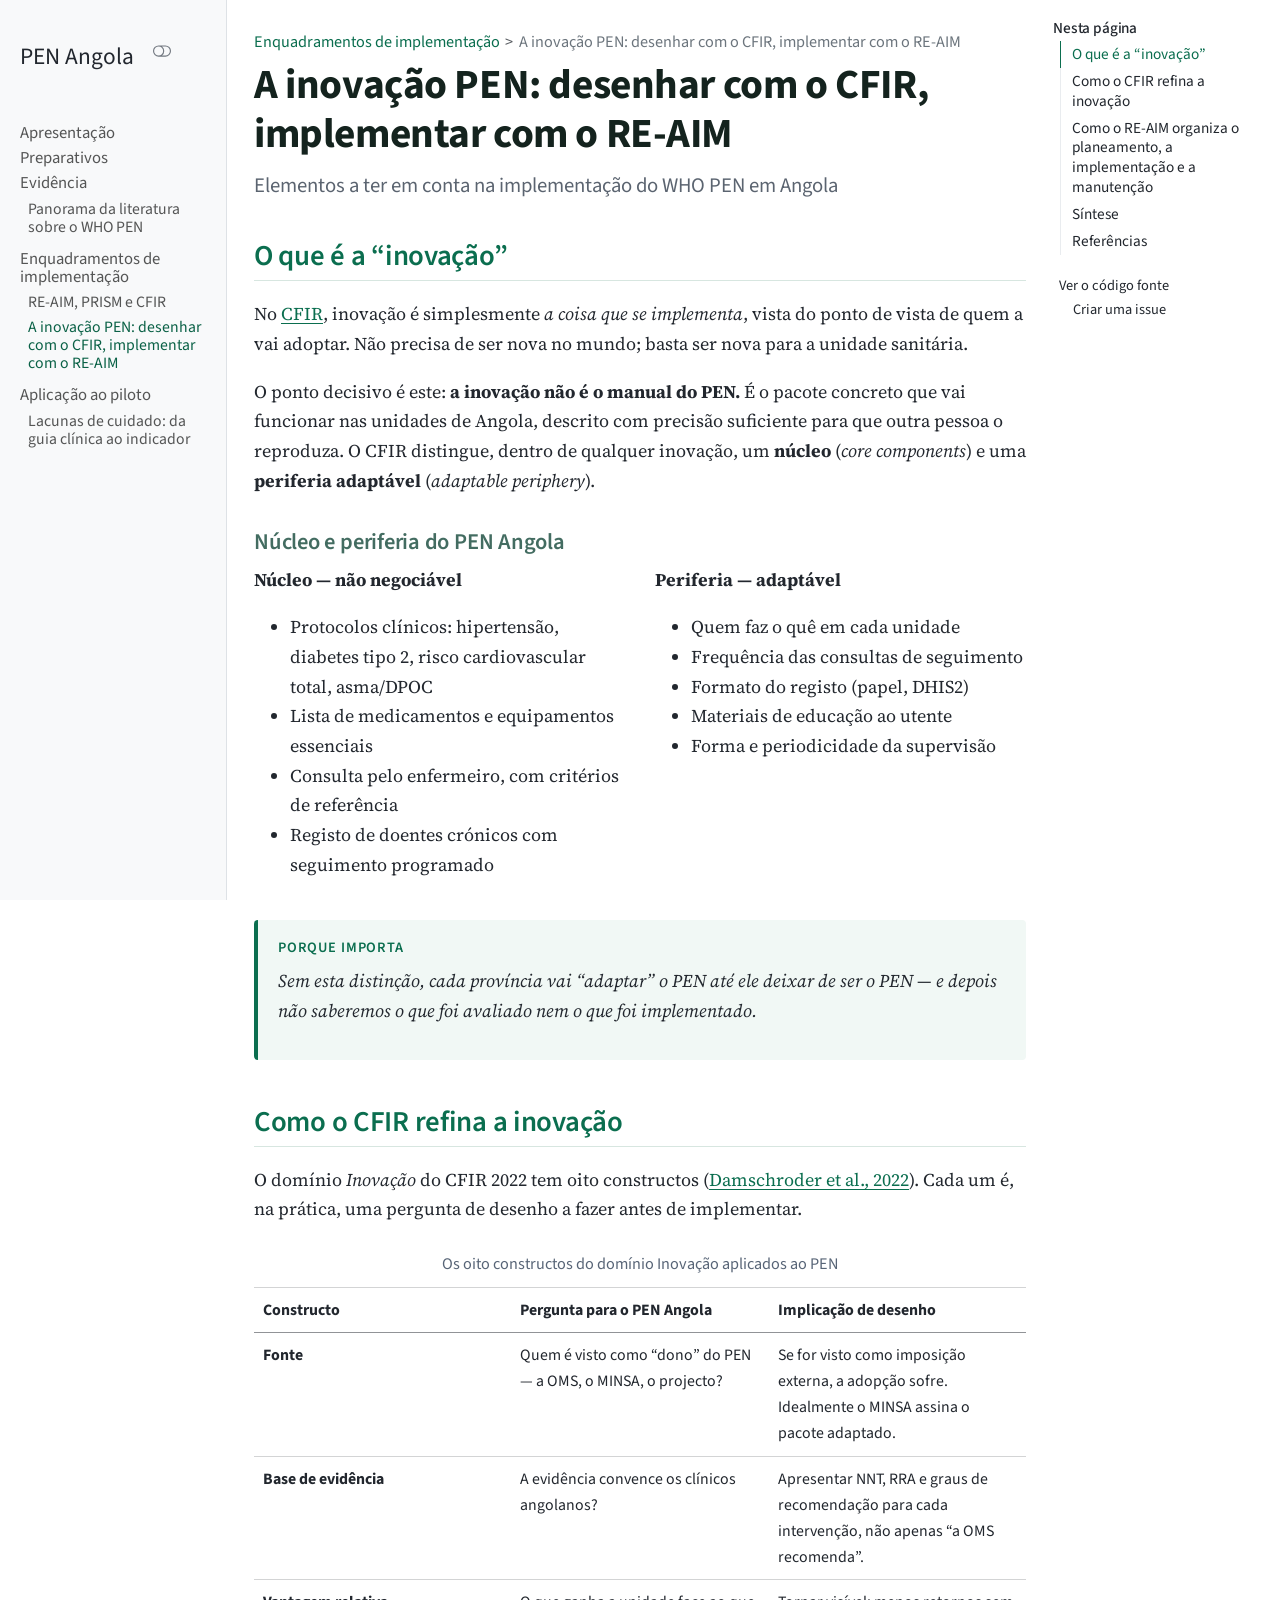
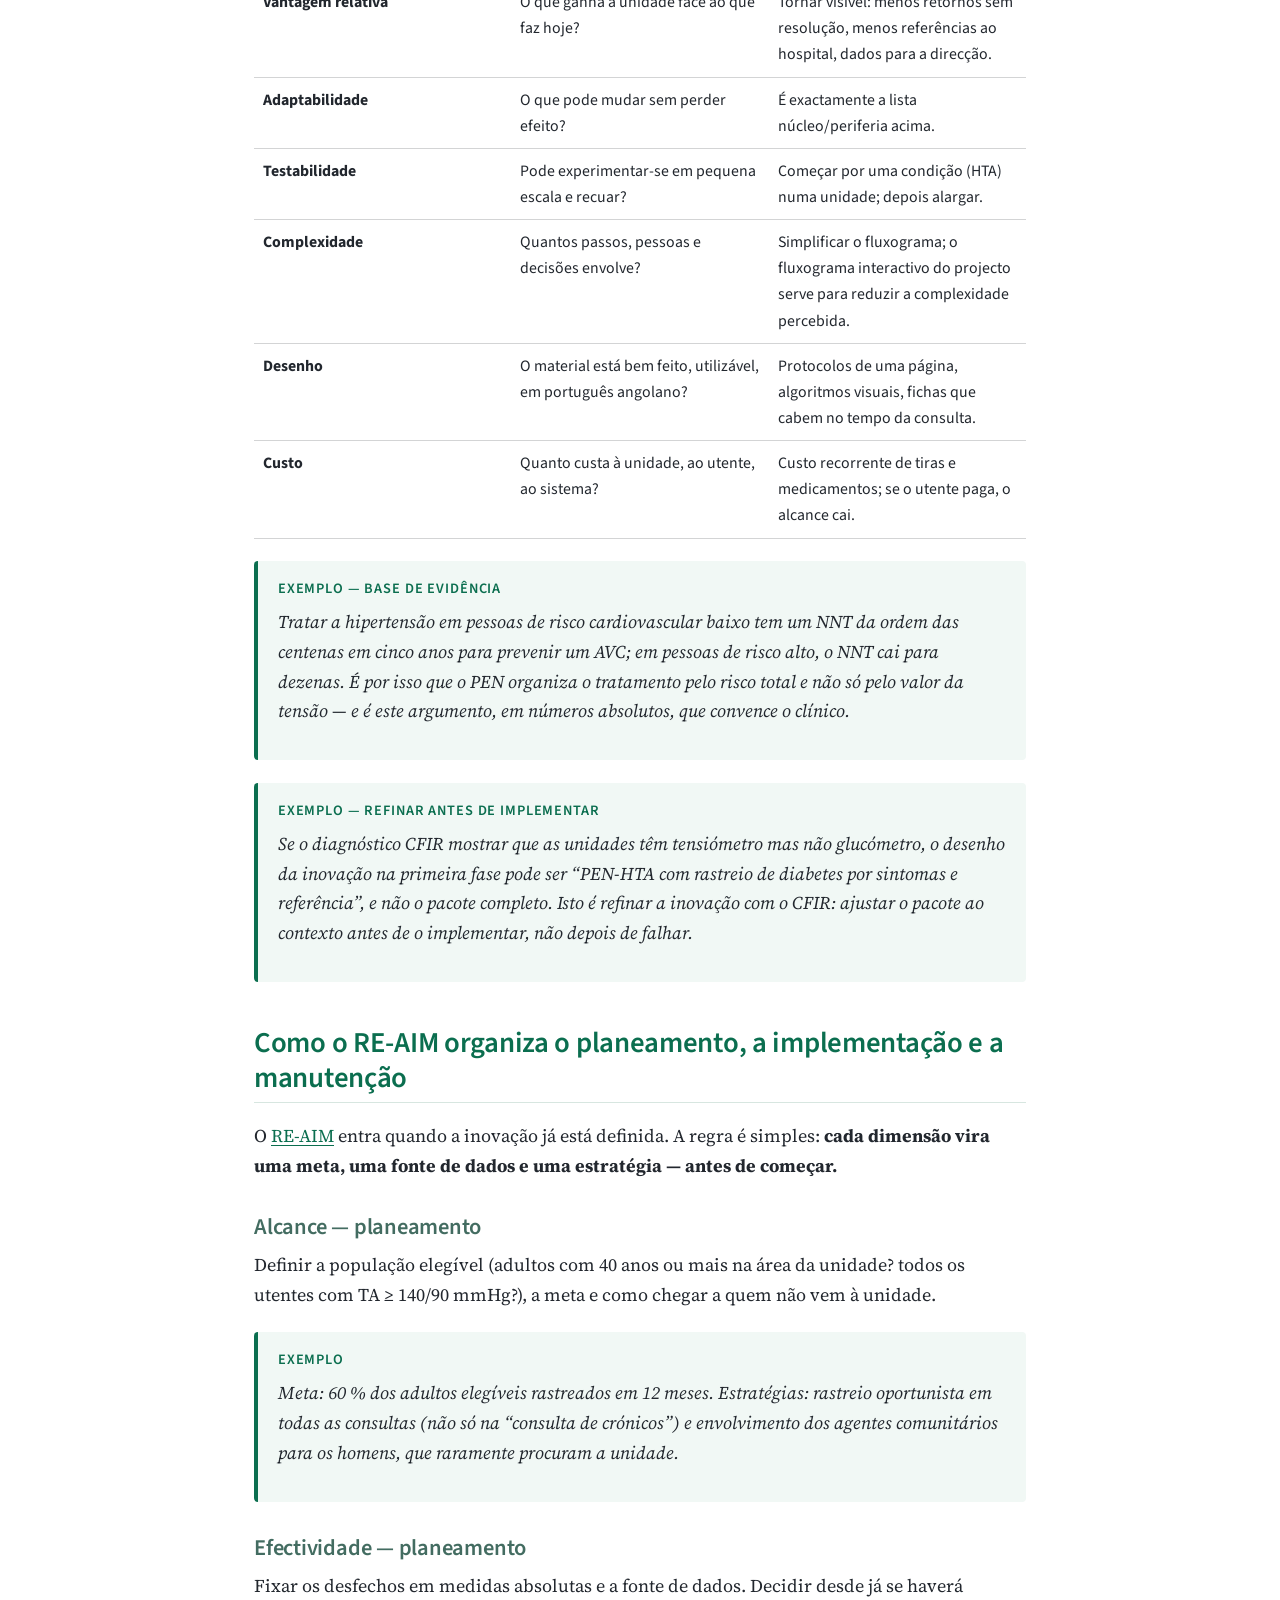
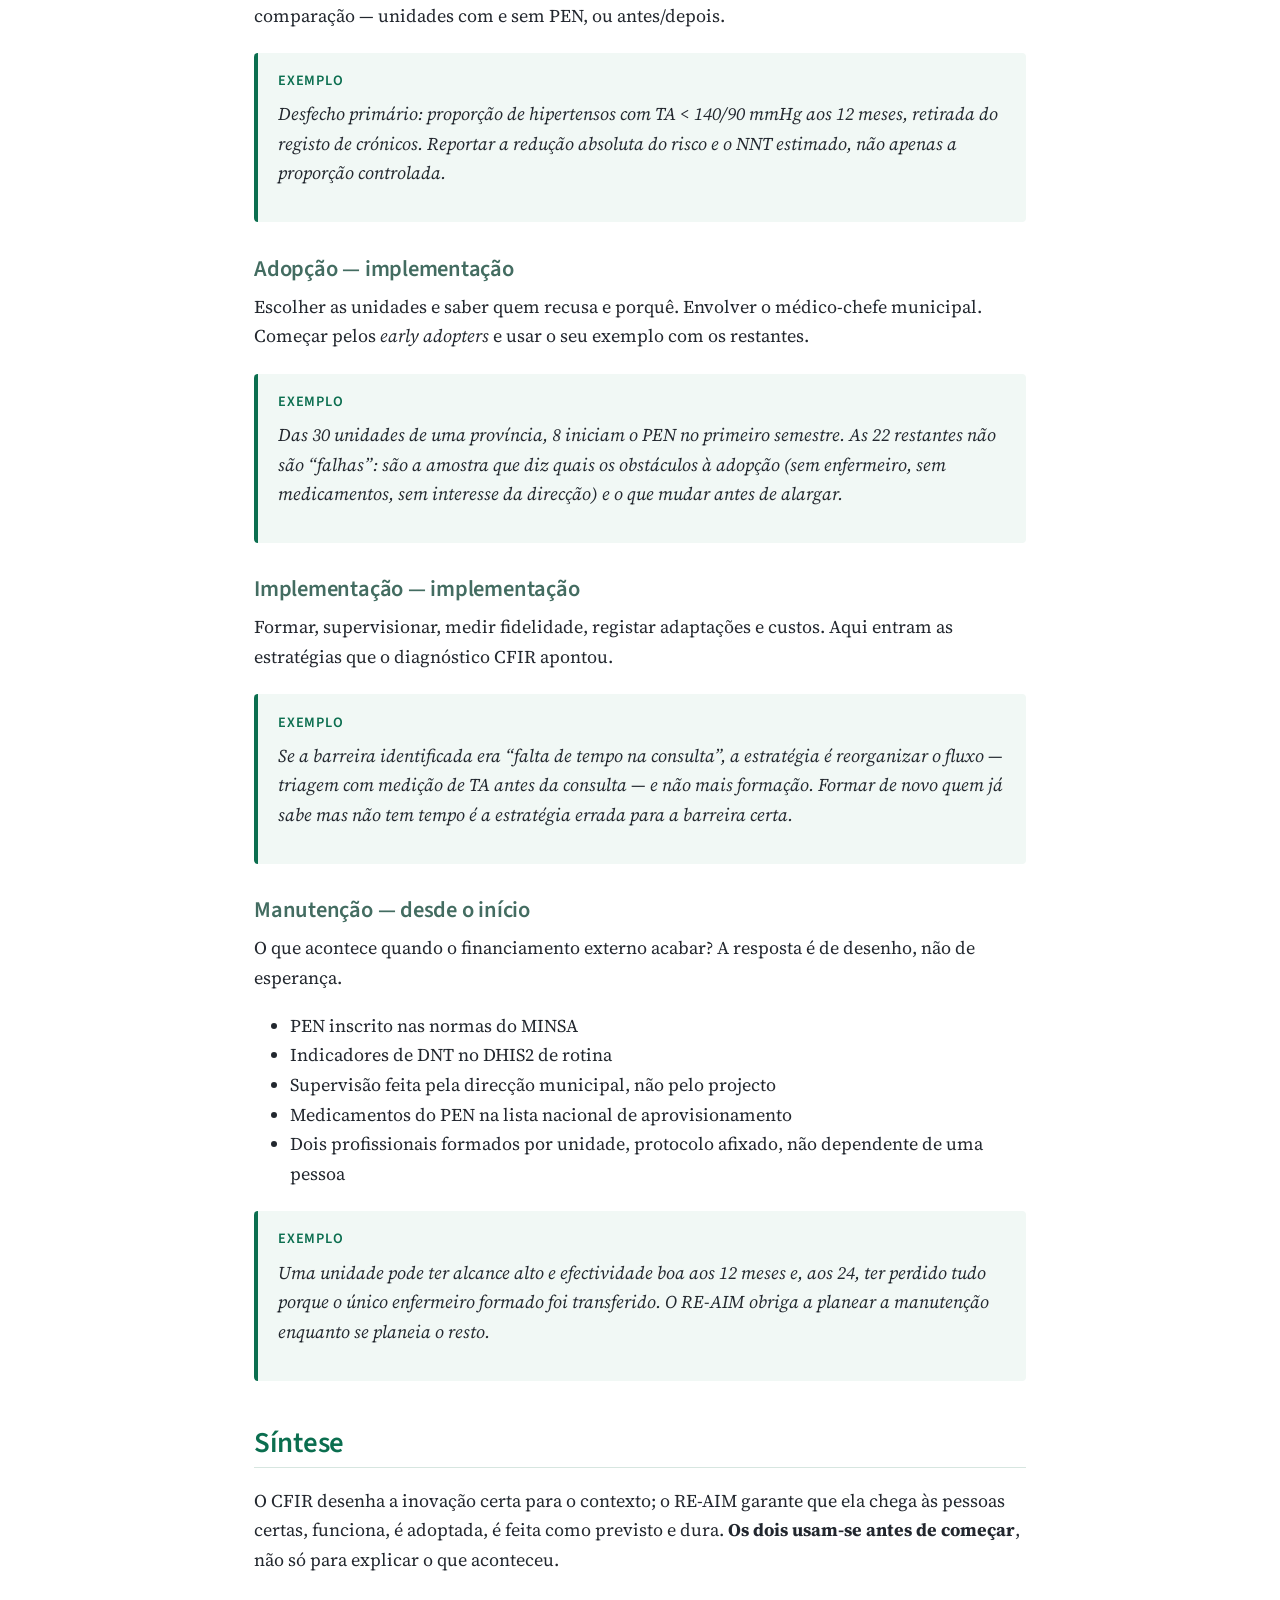
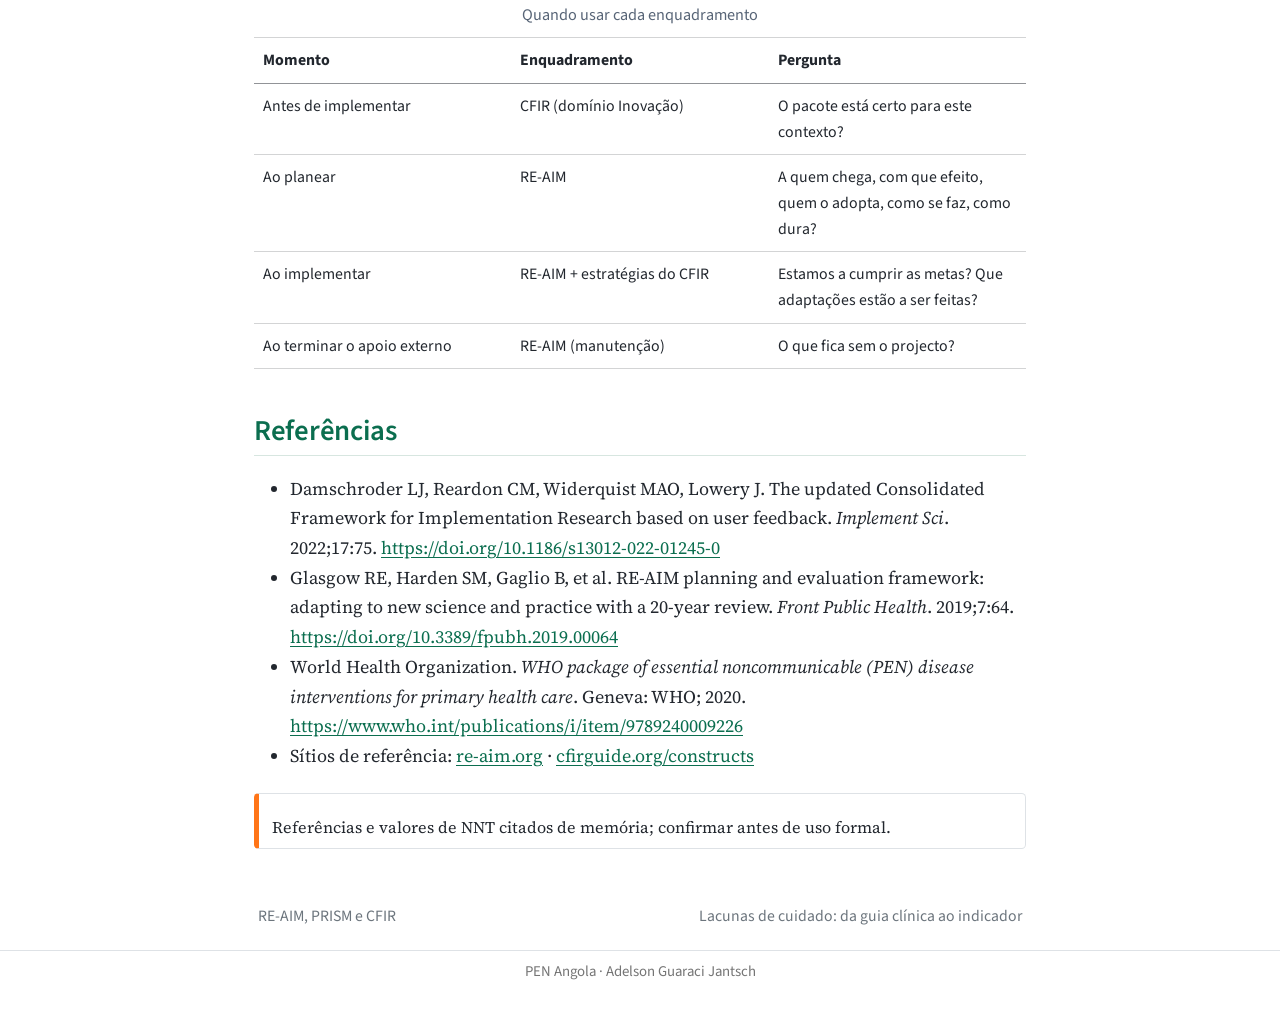
==== cfir-reaim-desenho-pen.html @ 809ad521 "Built site for gh-pages" ====
<!DOCTYPE html>
<html xmlns="http://www.w3.org/1999/xhtml" lang="pt" xml:lang="pt"><head>

<meta charset="utf-8">
<meta name="generator" content="quarto-1.8.25">

<meta name="viewport" content="width=device-width, initial-scale=1.0, user-scalable=yes">


<title>A inovação PEN: desenhar com o CFIR, implementar com o RE-AIM – PEN Angola</title>
<style>
code{white-space: pre-wrap;}
span.smallcaps{font-variant: small-caps;}
div.columns{display: flex; gap: min(4vw, 1.5em);}
div.column{flex: auto; overflow-x: auto;}
div.hanging-indent{margin-left: 1.5em; text-indent: -1.5em;}
ul.task-list{list-style: none;}
ul.task-list li input[type="checkbox"] {
  width: 0.8em;
  margin: 0 0.8em 0.2em -1em; /* quarto-specific, see https://github.com/quarto-dev/quarto-cli/issues/4556 */ 
  vertical-align: middle;
}
</style>


<script src="site_libs/quarto-nav/quarto-nav.js"></script>
<script src="site_libs/quarto-nav/headroom.min.js"></script>
<script src="site_libs/clipboard/clipboard.min.js"></script>
<script src="site_libs/quarto-search/autocomplete.umd.js"></script>
<script src="site_libs/quarto-search/fuse.min.js"></script>
<script src="site_libs/quarto-search/quarto-search.js"></script>
<meta name="quarto:offset" content="./">
<link href="./lacunas-de-cuidado-pen-angola.html" rel="next">
<link href="./reaim-prism-cfir-pen-angola.html" rel="prev">
<script src="site_libs/quarto-html/quarto.js" type="module"></script>
<script src="site_libs/quarto-html/tabsets/tabsets.js" type="module"></script>
<script src="site_libs/quarto-html/axe/axe-check.js" type="module"></script>
<script src="site_libs/quarto-html/popper.min.js"></script>
<script src="site_libs/quarto-html/tippy.umd.min.js"></script>
<script src="site_libs/quarto-html/anchor.min.js"></script>
<link href="site_libs/quarto-html/tippy.css" rel="stylesheet">
<link href="site_libs/quarto-html/quarto-syntax-highlighting-d9f556602a4d0dbd54f48a35e9d6f275.css" rel="stylesheet" class="quarto-color-scheme" id="quarto-text-highlighting-styles">
<link href="site_libs/quarto-html/quarto-syntax-highlighting-dark-a410ac0594f3f60730e10a6a17a25e0c.css" rel="stylesheet" class="quarto-color-scheme quarto-color-alternate" id="quarto-text-highlighting-styles">
<link href="site_libs/quarto-html/quarto-syntax-highlighting-d9f556602a4d0dbd54f48a35e9d6f275.css" rel="stylesheet" class="quarto-color-scheme-extra" id="quarto-text-highlighting-styles">
<script src="site_libs/bootstrap/bootstrap.min.js"></script>
<link href="site_libs/bootstrap/bootstrap-icons.css" rel="stylesheet">
<link href="site_libs/bootstrap/bootstrap-90b7d86ede8d9cce6b396161920d003d.min.css" rel="stylesheet" append-hash="true" class="quarto-color-scheme" id="quarto-bootstrap" data-mode="light">
<link href="site_libs/bootstrap/bootstrap-dark-f256fd1ab41218bc795b7dce6b5c4c24.min.css" rel="stylesheet" append-hash="true" class="quarto-color-scheme quarto-color-alternate" id="quarto-bootstrap" data-mode="dark">
<link href="site_libs/bootstrap/bootstrap-90b7d86ede8d9cce6b396161920d003d.min.css" rel="stylesheet" append-hash="true" class="quarto-color-scheme-extra" id="quarto-bootstrap" data-mode="light">
<script id="quarto-search-options" type="application/json">{
  "location": "sidebar",
  "copy-button": false,
  "collapse-after": 3,
  "panel-placement": "start",
  "type": "textbox",
  "limit": 50,
  "keyboard-shortcut": [
    "f",
    "/",
    "s"
  ],
  "show-item-context": false,
  "language": {
    "search-no-results-text": "Nenhum resultado",
    "search-matching-documents-text": "documentos correspondentes",
    "search-copy-link-title": "Copiar link para a busca",
    "search-hide-matches-text": "Esconder correspondências adicionais",
    "search-more-match-text": "mais correspondência neste documento",
    "search-more-matches-text": "mais correspondências neste documento",
    "search-clear-button-title": "Limpar",
    "search-text-placeholder": "",
    "search-detached-cancel-button-title": "Cancelar",
    "search-submit-button-title": "Enviar",
    "search-label": "Procurar"
  }
}</script>
<style>html{ scroll-behavior: smooth; }</style>


</head>

<body class="nav-sidebar docked quarto-light"><script id="quarto-html-before-body" type="application/javascript">
    const toggleBodyColorMode = (bsSheetEl) => {
      const mode = bsSheetEl.getAttribute("data-mode");
      const bodyEl = window.document.querySelector("body");
      if (mode === "dark") {
        bodyEl.classList.add("quarto-dark");
        bodyEl.classList.remove("quarto-light");
      } else {
        bodyEl.classList.add("quarto-light");
        bodyEl.classList.remove("quarto-dark");
      }
    }
    const toggleBodyColorPrimary = () => {
      const bsSheetEl = window.document.querySelector("link#quarto-bootstrap:not([rel=disabled-stylesheet])");
      if (bsSheetEl) {
        toggleBodyColorMode(bsSheetEl);
      }
    }
    const setColorSchemeToggle = (alternate) => {
      const toggles = window.document.querySelectorAll('.quarto-color-scheme-toggle');
      for (let i=0; i < toggles.length; i++) {
        const toggle = toggles[i];
        if (toggle) {
          if (alternate) {
            toggle.classList.add("alternate");
          } else {
            toggle.classList.remove("alternate");
          }
        }
      }
    };
    const toggleColorMode = (alternate) => {
      // Switch the stylesheets
      const primaryStylesheets = window.document.querySelectorAll('link.quarto-color-scheme:not(.quarto-color-alternate)');
      const alternateStylesheets = window.document.querySelectorAll('link.quarto-color-scheme.quarto-color-alternate');
      manageTransitions('#quarto-margin-sidebar .nav-link', false);
      if (alternate) {
        // note: dark is layered on light, we don't disable primary!
        enableStylesheet(alternateStylesheets);
        for (const sheetNode of alternateStylesheets) {
          if (sheetNode.id === "quarto-bootstrap") {
            toggleBodyColorMode(sheetNode);
          }
        }
      } else {
        disableStylesheet(alternateStylesheets);
        enableStylesheet(primaryStylesheets)
        toggleBodyColorPrimary();
      }
      manageTransitions('#quarto-margin-sidebar .nav-link', true);
      // Switch the toggles
      setColorSchemeToggle(alternate)
      // Hack to workaround the fact that safari doesn't
      // properly recolor the scrollbar when toggling (#1455)
      if (navigator.userAgent.indexOf('Safari') > 0 && navigator.userAgent.indexOf('Chrome') == -1) {
        manageTransitions("body", false);
        window.scrollTo(0, 1);
        setTimeout(() => {
          window.scrollTo(0, 0);
          manageTransitions("body", true);
        }, 40);
      }
    }
    const disableStylesheet = (stylesheets) => {
      for (let i=0; i < stylesheets.length; i++) {
        const stylesheet = stylesheets[i];
        stylesheet.rel = 'disabled-stylesheet';
      }
    }
    const enableStylesheet = (stylesheets) => {
      for (let i=0; i < stylesheets.length; i++) {
        const stylesheet = stylesheets[i];
        if(stylesheet.rel !== 'stylesheet') { // for Chrome, which will still FOUC without this check
          stylesheet.rel = 'stylesheet';
        }
      }
    }
    const manageTransitions = (selector, allowTransitions) => {
      const els = window.document.querySelectorAll(selector);
      for (let i=0; i < els.length; i++) {
        const el = els[i];
        if (allowTransitions) {
          el.classList.remove('notransition');
        } else {
          el.classList.add('notransition');
        }
      }
    }
    const isFileUrl = () => {
      return window.location.protocol === 'file:';
    }
    const hasAlternateSentinel = () => {
      let styleSentinel = getColorSchemeSentinel();
      if (styleSentinel !== null) {
        return styleSentinel === "alternate";
      } else {
        return false;
      }
    }
    const setStyleSentinel = (alternate) => {
      const value = alternate ? "alternate" : "default";
      if (!isFileUrl()) {
        window.localStorage.setItem("quarto-color-scheme", value);
      } else {
        localAlternateSentinel = value;
      }
    }
    const getColorSchemeSentinel = () => {
      if (!isFileUrl()) {
        const storageValue = window.localStorage.getItem("quarto-color-scheme");
        return storageValue != null ? storageValue : localAlternateSentinel;
      } else {
        return localAlternateSentinel;
      }
    }
    const toggleGiscusIfUsed = (isAlternate, darkModeDefault) => {
      const baseTheme = document.querySelector('#giscus-base-theme')?.value ?? 'light';
      const alternateTheme = document.querySelector('#giscus-alt-theme')?.value ?? 'dark';
      let newTheme = '';
      if(authorPrefersDark) {
        newTheme = isAlternate ? baseTheme : alternateTheme;
      } else {
        newTheme = isAlternate ? alternateTheme : baseTheme;
      }
      const changeGiscusTheme = () => {
        // From: https://github.com/giscus/giscus/issues/336
        const sendMessage = (message) => {
          const iframe = document.querySelector('iframe.giscus-frame');
          if (!iframe) return;
          iframe.contentWindow.postMessage({ giscus: message }, 'https://giscus.app');
        }
        sendMessage({
          setConfig: {
            theme: newTheme
          }
        });
      }
      const isGiscussLoaded = window.document.querySelector('iframe.giscus-frame') !== null;
      if (isGiscussLoaded) {
        changeGiscusTheme();
      }
    };
    const authorPrefersDark = false;
    const queryPrefersDark = window.matchMedia('(prefers-color-scheme: dark)');
    const darkModeDefault = queryPrefersDark.matches;
      document.querySelector('link#quarto-text-highlighting-styles.quarto-color-scheme-extra').rel = 'disabled-stylesheet';
      document.querySelector('link#quarto-bootstrap.quarto-color-scheme-extra').rel = 'disabled-stylesheet';
    let localAlternateSentinel = darkModeDefault ? 'alternate' : 'default';
    // Dark / light mode switch
    window.quartoToggleColorScheme = () => {
      // Read the current dark / light value
      let toAlternate = !hasAlternateSentinel();
      toggleColorMode(toAlternate);
      setStyleSentinel(toAlternate);
      toggleGiscusIfUsed(toAlternate, darkModeDefault);
      window.dispatchEvent(new Event('resize'));
    };
    queryPrefersDark.addEventListener("change", e => {
      if(window.localStorage.getItem("quarto-color-scheme") !== null)
        return;
      const alternate = e.matches
      toggleColorMode(alternate);
      localAlternateSentinel = e.matches ? 'alternate' : 'default'; // this is used alongside local storage!
      toggleGiscusIfUsed(alternate, darkModeDefault);
    });
    // Switch to dark mode if need be
    if (hasAlternateSentinel()) {
      toggleColorMode(true);
    } else {
      toggleColorMode(false);
    }
  </script>

<div id="quarto-search-results"></div>
  <header id="quarto-header" class="headroom fixed-top">
  <nav class="quarto-secondary-nav">
    <div class="container-fluid d-flex">
      <button type="button" class="quarto-btn-toggle btn" data-bs-toggle="collapse" role="button" data-bs-target=".quarto-sidebar-collapse-item" aria-controls="quarto-sidebar" aria-expanded="false" aria-label="Alternar barra lateral" onclick="if (window.quartoToggleHeadroom) { window.quartoToggleHeadroom(); }">
        <i class="bi bi-layout-text-sidebar-reverse"></i>
      </button>
        <nav class="quarto-page-breadcrumbs" aria-label="breadcrumb"><ol class="breadcrumb"><li class="breadcrumb-item"><a href="./reaim-prism-cfir-pen-angola.html">Enquadramentos de implementação</a></li><li class="breadcrumb-item"><a href="./cfir-reaim-desenho-pen.html"><span class="chapter-title">A inovação PEN: desenhar com o CFIR, implementar com o RE-AIM</span></a></li></ol></nav>
        <a class="flex-grow-1" role="navigation" data-bs-toggle="collapse" data-bs-target=".quarto-sidebar-collapse-item" aria-controls="quarto-sidebar" aria-expanded="false" aria-label="Alternar barra lateral" onclick="if (window.quartoToggleHeadroom) { window.quartoToggleHeadroom(); }">      
        </a>
      <button type="button" class="btn quarto-search-button" aria-label="Procurar" onclick="window.quartoOpenSearch();">
        <i class="bi bi-search"></i>
      </button>
    </div>
  </nav>
</header>
<!-- content -->
<div id="quarto-content" class="quarto-container page-columns page-rows-contents page-layout-article">
<!-- sidebar -->
  <nav id="quarto-sidebar" class="sidebar collapse collapse-horizontal quarto-sidebar-collapse-item sidebar-navigation docked overflow-auto">
    <div class="pt-lg-2 mt-2 text-left sidebar-header sidebar-header-stacked">
      <a href="./index.html" class="sidebar-logo-link">
      </a>
    <div class="sidebar-title mb-0 py-0">
      <a href="./">PEN Angola</a> 
        <div class="sidebar-tools-main">
    <a href="https://github.com/filustrias/PEN_Angola" title="Código fonte" class="quarto-navigation-tool px-1" aria-label="Código fonte"><i class="bi bi-github"></i></a>
  <a href="" class="quarto-color-scheme-toggle quarto-navigation-tool  px-1" onclick="window.quartoToggleColorScheme(); return false;" title="Alternar modo escuro"><i class="bi"></i></a>
</div>
    </div>
      </div>
        <div class="mt-2 flex-shrink-0 align-items-center">
        <div class="sidebar-search">
        <div id="quarto-search" class="" title="Procurar"></div>
        </div>
        </div>
    <div class="sidebar-menu-container"> 
    <ul class="list-unstyled mt-1">
        <li class="sidebar-item">
  <div class="sidebar-item-container"> 
  <a href="./index.html" class="sidebar-item-text sidebar-link">
 <span class="menu-text">Apresentação</span></a>
  </div>
</li>
        <li class="sidebar-item">
  <div class="sidebar-item-container"> 
  <a href="./preparativos.html" class="sidebar-item-text sidebar-link"><span class="chapter-title">Preparativos</span></a>
  </div>
</li>
        <li class="sidebar-item sidebar-item-section">
      <div class="sidebar-item-container"> 
            <a class="sidebar-item-text sidebar-link text-start" data-bs-toggle="collapse" data-bs-target="#quarto-sidebar-section-1" role="navigation" aria-expanded="true">
 <span class="menu-text">Evidência</span></a>
          <a class="sidebar-item-toggle text-start" data-bs-toggle="collapse" data-bs-target="#quarto-sidebar-section-1" role="navigation" aria-expanded="true" aria-label="Alternar seção">
            <i class="bi bi-chevron-right ms-2"></i>
          </a> 
      </div>
      <ul id="quarto-sidebar-section-1" class="collapse list-unstyled sidebar-section depth1 show">  
          <li class="sidebar-item">
  <div class="sidebar-item-container"> 
  <a href="./panorama-literatura-pen.html" class="sidebar-item-text sidebar-link"><span class="chapter-title">Panorama da literatura sobre o WHO PEN</span></a>
  </div>
</li>
      </ul>
  </li>
        <li class="sidebar-item sidebar-item-section">
      <div class="sidebar-item-container"> 
            <a class="sidebar-item-text sidebar-link text-start" data-bs-toggle="collapse" data-bs-target="#quarto-sidebar-section-2" role="navigation" aria-expanded="true">
 <span class="menu-text">Enquadramentos de implementação</span></a>
          <a class="sidebar-item-toggle text-start" data-bs-toggle="collapse" data-bs-target="#quarto-sidebar-section-2" role="navigation" aria-expanded="true" aria-label="Alternar seção">
            <i class="bi bi-chevron-right ms-2"></i>
          </a> 
      </div>
      <ul id="quarto-sidebar-section-2" class="collapse list-unstyled sidebar-section depth1 show">  
          <li class="sidebar-item">
  <div class="sidebar-item-container"> 
  <a href="./reaim-prism-cfir-pen-angola.html" class="sidebar-item-text sidebar-link"><span class="chapter-title">RE-AIM, PRISM e CFIR</span></a>
  </div>
</li>
          <li class="sidebar-item">
  <div class="sidebar-item-container"> 
  <a href="./cfir-reaim-desenho-pen.html" class="sidebar-item-text sidebar-link active"><span class="chapter-title">A inovação PEN: desenhar com o CFIR, implementar com o RE-AIM</span></a>
  </div>
</li>
      </ul>
  </li>
        <li class="sidebar-item sidebar-item-section">
      <div class="sidebar-item-container"> 
            <a class="sidebar-item-text sidebar-link text-start" data-bs-toggle="collapse" data-bs-target="#quarto-sidebar-section-3" role="navigation" aria-expanded="true">
 <span class="menu-text">Aplicação ao piloto</span></a>
          <a class="sidebar-item-toggle text-start" data-bs-toggle="collapse" data-bs-target="#quarto-sidebar-section-3" role="navigation" aria-expanded="true" aria-label="Alternar seção">
            <i class="bi bi-chevron-right ms-2"></i>
          </a> 
      </div>
      <ul id="quarto-sidebar-section-3" class="collapse list-unstyled sidebar-section depth1 show">  
          <li class="sidebar-item">
  <div class="sidebar-item-container"> 
  <a href="./lacunas-de-cuidado-pen-angola.html" class="sidebar-item-text sidebar-link"><span class="chapter-title">Lacunas de cuidado: da guia clínica ao indicador</span></a>
  </div>
</li>
      </ul>
  </li>
    </ul>
    </div>
</nav>
<div id="quarto-sidebar-glass" class="quarto-sidebar-collapse-item" data-bs-toggle="collapse" data-bs-target=".quarto-sidebar-collapse-item"></div>
<!-- margin-sidebar -->
    <div id="quarto-margin-sidebar" class="sidebar margin-sidebar">
        <nav id="TOC" role="doc-toc" class="toc-active">
    <h2 id="toc-title">Nesta página</h2>
   
  <ul>
  <li><a href="#o-que-é-a-inovação" id="toc-o-que-é-a-inovação" class="nav-link active" data-scroll-target="#o-que-é-a-inovação">O que é a “inovação”</a>
  <ul class="collapse">
  <li><a href="#núcleo-e-periferia-do-pen-angola" id="toc-núcleo-e-periferia-do-pen-angola" class="nav-link" data-scroll-target="#núcleo-e-periferia-do-pen-angola">Núcleo e periferia do PEN Angola</a></li>
  </ul></li>
  <li><a href="#como-o-cfir-refina-a-inovação" id="toc-como-o-cfir-refina-a-inovação" class="nav-link" data-scroll-target="#como-o-cfir-refina-a-inovação">Como o CFIR refina a inovação</a></li>
  <li><a href="#como-o-re-aim-organiza-o-planeamento-a-implementação-e-a-manutenção" id="toc-como-o-re-aim-organiza-o-planeamento-a-implementação-e-a-manutenção" class="nav-link" data-scroll-target="#como-o-re-aim-organiza-o-planeamento-a-implementação-e-a-manutenção">Como o RE-AIM organiza o planeamento, a implementação e a manutenção</a>
  <ul class="collapse">
  <li><a href="#alcance-planeamento" id="toc-alcance-planeamento" class="nav-link" data-scroll-target="#alcance-planeamento">Alcance — planeamento</a></li>
  <li><a href="#efectividade-planeamento" id="toc-efectividade-planeamento" class="nav-link" data-scroll-target="#efectividade-planeamento">Efectividade — planeamento</a></li>
  <li><a href="#adopção-implementação" id="toc-adopção-implementação" class="nav-link" data-scroll-target="#adopção-implementação">Adopção — implementação</a></li>
  <li><a href="#implementação-implementação" id="toc-implementação-implementação" class="nav-link" data-scroll-target="#implementação-implementação">Implementação — implementação</a></li>
  <li><a href="#manutenção-desde-o-início" id="toc-manutenção-desde-o-início" class="nav-link" data-scroll-target="#manutenção-desde-o-início">Manutenção — desde o início</a></li>
  </ul></li>
  <li><a href="#síntese" id="toc-síntese" class="nav-link" data-scroll-target="#síntese">Síntese</a></li>
  <li><a href="#referências" id="toc-referências" class="nav-link" data-scroll-target="#referências">Referências</a></li>
  </ul>
<div class="toc-actions"><ul><li><a href="https://github.com/filustrias/PEN_Angola/blob/main/cfir-reaim-desenho-pen.qmd" class="toc-action"><i class="bi bi-github"></i>Ver o código fonte</a></li><li><a href="https://github.com/filustrias/PEN_Angola/issues/new" class="toc-action"><i class="bi empty"></i>Criar uma issue</a></li></ul></div></nav>
    </div>
<!-- main -->
<main class="content" id="quarto-document-content">


<header id="title-block-header" class="quarto-title-block default"><nav class="quarto-page-breadcrumbs quarto-title-breadcrumbs d-none d-lg-block" aria-label="breadcrumb"><ol class="breadcrumb"><li class="breadcrumb-item"><a href="./reaim-prism-cfir-pen-angola.html">Enquadramentos de implementação</a></li><li class="breadcrumb-item"><a href="./cfir-reaim-desenho-pen.html"><span class="chapter-title">A inovação PEN: desenhar com o CFIR, implementar com o RE-AIM</span></a></li></ol></nav>
<div class="quarto-title">
<h1 class="title"><span id="sec-desenho" class="quarto-section-identifier"><span class="chapter-title">A inovação PEN: desenhar com o CFIR, implementar com o RE-AIM</span></span></h1>
</div>



<div class="quarto-title-meta">

    
  
    
  </div>
  


</header>


<div class="chapter-subtitle">
<p>Elementos a ter em conta na implementação do WHO PEN em Angola</p>
</div>
<section id="o-que-é-a-inovação" class="level2">
<h2 class="anchored" data-anchor-id="o-que-é-a-inovação">O que é a “inovação”</h2>
<p>No <a href="https://cfirguide.org/">CFIR</a>, inovação é simplesmente <em>a coisa que se implementa</em>, vista do ponto de vista de quem a vai adoptar. Não precisa de ser nova no mundo; basta ser nova para a unidade sanitária.</p>
<p>O ponto decisivo é este: <strong>a inovação não é o manual do PEN.</strong> É o pacote concreto que vai funcionar nas unidades de Angola, descrito com precisão suficiente para que outra pessoa o reproduza. O CFIR distingue, dentro de qualquer inovação, um <strong>núcleo</strong> (<em>core components</em>) e uma <strong>periferia adaptável</strong> (<em>adaptable periphery</em>).</p>
<section id="núcleo-e-periferia-do-pen-angola" class="level3">
<h3 class="anchored" data-anchor-id="núcleo-e-periferia-do-pen-angola">Núcleo e periferia do PEN Angola</h3>
<div class="columns">
<div class="column" style="width:48%;">
<p><strong>Núcleo — não negociável</strong></p>
<ul>
<li>Protocolos clínicos: hipertensão, diabetes tipo 2, risco cardiovascular total, asma/DPOC</li>
<li>Lista de medicamentos e equipamentos essenciais</li>
<li>Consulta pelo enfermeiro, com critérios de referência</li>
<li>Registo de doentes crónicos com seguimento programado</li>
</ul>
</div><div class="column" style="width:4%;">

</div><div class="column" style="width:48%;">
<p><strong>Periferia — adaptável</strong></p>
<ul>
<li>Quem faz o quê em cada unidade</li>
<li>Frequência das consultas de seguimento</li>
<li>Formato do registo (papel, DHIS2)</li>
<li>Materiais de educação ao utente</li>
<li>Forma e periodicidade da supervisão</li>
</ul>
</div>
</div>
<div class="callout-exemplo">
<div class="titulo">
Porque importa
</div>
<p><em>Sem esta distinção, cada província vai “adaptar” o PEN até ele deixar de ser o PEN — e depois não saberemos o que foi avaliado nem o que foi implementado.</em></p>
</div>
</section>
</section>
<section id="como-o-cfir-refina-a-inovação" class="level2">
<h2 class="anchored" data-anchor-id="como-o-cfir-refina-a-inovação">Como o CFIR refina a inovação</h2>
<p>O domínio <em>Inovação</em> do CFIR 2022 tem oito constructos (<a href="https://doi.org/10.1186/s13012-022-01245-0">Damschroder et al., 2022</a>). Cada um é, na prática, uma pergunta de desenho a fazer antes de implementar.</p>
<table class="tabela-compacta caption-top table">
<caption>Os oito constructos do domínio Inovação aplicados ao PEN</caption>
<colgroup>
<col style="width: 33%">
<col style="width: 33%">
<col style="width: 33%">
</colgroup>
<thead>
<tr class="header">
<th style="text-align: left;">Constructo</th>
<th style="text-align: left;">Pergunta para o PEN Angola</th>
<th style="text-align: left;">Implicação de desenho</th>
</tr>
</thead>
<tbody>
<tr class="odd">
<td style="text-align: left;"><strong>Fonte</strong></td>
<td style="text-align: left;">Quem é visto como “dono” do PEN — a OMS, o MINSA, o projecto?</td>
<td style="text-align: left;">Se for visto como imposição externa, a adopção sofre. Idealmente o MINSA assina o pacote adaptado.</td>
</tr>
<tr class="even">
<td style="text-align: left;"><strong>Base de evidência</strong></td>
<td style="text-align: left;">A evidência convence os clínicos angolanos?</td>
<td style="text-align: left;">Apresentar NNT, RRA e graus de recomendação para cada intervenção, não apenas “a OMS recomenda”.</td>
</tr>
<tr class="odd">
<td style="text-align: left;"><strong>Vantagem relativa</strong></td>
<td style="text-align: left;">O que ganha a unidade face ao que faz hoje?</td>
<td style="text-align: left;">Tornar visível: menos retornos sem resolução, menos referências ao hospital, dados para a direcção.</td>
</tr>
<tr class="even">
<td style="text-align: left;"><strong>Adaptabilidade</strong></td>
<td style="text-align: left;">O que pode mudar sem perder efeito?</td>
<td style="text-align: left;">É exactamente a lista núcleo/periferia acima.</td>
</tr>
<tr class="odd">
<td style="text-align: left;"><strong>Testabilidade</strong></td>
<td style="text-align: left;">Pode experimentar-se em pequena escala e recuar?</td>
<td style="text-align: left;">Começar por uma condição (HTA) numa unidade; depois alargar.</td>
</tr>
<tr class="even">
<td style="text-align: left;"><strong>Complexidade</strong></td>
<td style="text-align: left;">Quantos passos, pessoas e decisões envolve?</td>
<td style="text-align: left;">Simplificar o fluxograma; o fluxograma interactivo do projecto serve para reduzir a complexidade percebida.</td>
</tr>
<tr class="odd">
<td style="text-align: left;"><strong>Desenho</strong></td>
<td style="text-align: left;">O material está bem feito, utilizável, em português angolano?</td>
<td style="text-align: left;">Protocolos de uma página, algoritmos visuais, fichas que cabem no tempo da consulta.</td>
</tr>
<tr class="even">
<td style="text-align: left;"><strong>Custo</strong></td>
<td style="text-align: left;">Quanto custa à unidade, ao utente, ao sistema?</td>
<td style="text-align: left;">Custo recorrente de tiras e medicamentos; se o utente paga, o alcance cai.</td>
</tr>
</tbody>
</table>
<div class="callout-exemplo">
<div class="titulo">
Exemplo — base de evidência
</div>
<p><em>Tratar a hipertensão em pessoas de risco cardiovascular baixo tem um NNT da ordem das centenas em cinco anos para prevenir um AVC; em pessoas de risco alto, o NNT cai para dezenas. É por isso que o PEN organiza o tratamento pelo risco total e não só pelo valor da tensão — e é este argumento, em números absolutos, que convence o clínico.</em></p>
</div>
<div class="callout-exemplo">
<div class="titulo">
Exemplo — refinar antes de implementar
</div>
<p><em>Se o diagnóstico CFIR mostrar que as unidades têm tensiómetro mas não glucómetro, o desenho da inovação na primeira fase pode ser “PEN-HTA com rastreio de diabetes por sintomas e referência”, e não o pacote completo. Isto é refinar a inovação com o CFIR: ajustar o pacote ao contexto antes de o implementar, não depois de falhar.</em></p>
</div>
</section>
<section id="como-o-re-aim-organiza-o-planeamento-a-implementação-e-a-manutenção" class="level2">
<h2 class="anchored" data-anchor-id="como-o-re-aim-organiza-o-planeamento-a-implementação-e-a-manutenção">Como o RE-AIM organiza o planeamento, a implementação e a manutenção</h2>
<p>O <a href="https://re-aim.org/">RE-AIM</a> entra quando a inovação já está definida. A regra é simples: <strong>cada dimensão vira uma meta, uma fonte de dados e uma estratégia — antes de começar.</strong></p>
<section id="alcance-planeamento" class="level3">
<h3 class="anchored" data-anchor-id="alcance-planeamento">Alcance — planeamento</h3>
<p>Definir a população elegível (adultos com 40 anos ou mais na área da unidade? todos os utentes com TA ≥ 140/90 mmHg?), a meta e como chegar a quem não vem à unidade.</p>
<div class="callout-exemplo">
<div class="titulo">
Exemplo
</div>
<p><em>Meta: 60 % dos adultos elegíveis rastreados em 12 meses. Estratégias: rastreio oportunista em todas as consultas (não só na “consulta de crónicos”) e envolvimento dos agentes comunitários para os homens, que raramente procuram a unidade.</em></p>
</div>
</section>
<section id="efectividade-planeamento" class="level3">
<h3 class="anchored" data-anchor-id="efectividade-planeamento">Efectividade — planeamento</h3>
<p>Fixar os desfechos em medidas absolutas e a fonte de dados. Decidir desde já se haverá comparação — unidades com e sem PEN, ou antes/depois.</p>
<div class="callout-exemplo">
<div class="titulo">
Exemplo
</div>
<p><em>Desfecho primário: proporção de hipertensos com TA &lt; 140/90 mmHg aos 12 meses, retirada do registo de crónicos. Reportar a redução absoluta do risco e o NNT estimado, não apenas a proporção controlada.</em></p>
</div>
</section>
<section id="adopção-implementação" class="level3">
<h3 class="anchored" data-anchor-id="adopção-implementação">Adopção — implementação</h3>
<p>Escolher as unidades e saber quem recusa e porquê. Envolver o médico-chefe municipal. Começar pelos <em>early adopters</em> e usar o seu exemplo com os restantes.</p>
<div class="callout-exemplo">
<div class="titulo">
Exemplo
</div>
<p><em>Das 30 unidades de uma província, 8 iniciam o PEN no primeiro semestre. As 22 restantes não são “falhas”: são a amostra que diz quais os obstáculos à adopção (sem enfermeiro, sem medicamentos, sem interesse da direcção) e o que mudar antes de alargar.</em></p>
</div>
</section>
<section id="implementação-implementação" class="level3">
<h3 class="anchored" data-anchor-id="implementação-implementação">Implementação — implementação</h3>
<p>Formar, supervisionar, medir fidelidade, registar adaptações e custos. Aqui entram as estratégias que o diagnóstico CFIR apontou.</p>
<div class="callout-exemplo">
<div class="titulo">
Exemplo
</div>
<p><em>Se a barreira identificada era “falta de tempo na consulta”, a estratégia é reorganizar o fluxo — triagem com medição de TA antes da consulta — e não mais formação. Formar de novo quem já sabe mas não tem tempo é a estratégia errada para a barreira certa.</em></p>
</div>
</section>
<section id="manutenção-desde-o-início" class="level3">
<h3 class="anchored" data-anchor-id="manutenção-desde-o-início">Manutenção — desde o início</h3>
<p>O que acontece quando o financiamento externo acabar? A resposta é de desenho, não de esperança.</p>
<ul>
<li>PEN inscrito nas normas do MINSA</li>
<li>Indicadores de DNT no DHIS2 de rotina</li>
<li>Supervisão feita pela direcção municipal, não pelo projecto</li>
<li>Medicamentos do PEN na lista nacional de aprovisionamento</li>
<li>Dois profissionais formados por unidade, protocolo afixado, não dependente de uma pessoa</li>
</ul>
<div class="callout-exemplo">
<div class="titulo">
Exemplo
</div>
<p><em>Uma unidade pode ter alcance alto e efectividade boa aos 12 meses e, aos 24, ter perdido tudo porque o único enfermeiro formado foi transferido. O RE-AIM obriga a planear a manutenção enquanto se planeia o resto.</em></p>
</div>
</section>
</section>
<section id="síntese" class="level2">
<h2 class="anchored" data-anchor-id="síntese">Síntese</h2>
<p>O CFIR desenha a inovação certa para o contexto; o RE-AIM garante que ela chega às pessoas certas, funciona, é adoptada, é feita como previsto e dura. <strong>Os dois usam-se antes de começar</strong>, não só para explicar o que aconteceu.</p>
<table class="tabela-compacta caption-top table">
<caption>Quando usar cada enquadramento</caption>
<colgroup>
<col style="width: 33%">
<col style="width: 33%">
<col style="width: 33%">
</colgroup>
<thead>
<tr class="header">
<th style="text-align: left;">Momento</th>
<th style="text-align: left;">Enquadramento</th>
<th style="text-align: left;">Pergunta</th>
</tr>
</thead>
<tbody>
<tr class="odd">
<td style="text-align: left;">Antes de implementar</td>
<td style="text-align: left;">CFIR (domínio Inovação)</td>
<td style="text-align: left;">O pacote está certo para este contexto?</td>
</tr>
<tr class="even">
<td style="text-align: left;">Ao planear</td>
<td style="text-align: left;">RE-AIM</td>
<td style="text-align: left;">A quem chega, com que efeito, quem o adopta, como se faz, como dura?</td>
</tr>
<tr class="odd">
<td style="text-align: left;">Ao implementar</td>
<td style="text-align: left;">RE-AIM + estratégias do CFIR</td>
<td style="text-align: left;">Estamos a cumprir as metas? Que adaptações estão a ser feitas?</td>
</tr>
<tr class="even">
<td style="text-align: left;">Ao terminar o apoio externo</td>
<td style="text-align: left;">RE-AIM (manutenção)</td>
<td style="text-align: left;">O que fica sem o projecto?</td>
</tr>
</tbody>
</table>
</section>
<section id="referências" class="level2 unnumbered">
<h2 class="unnumbered anchored" data-anchor-id="referências">Referências</h2>
<ul>
<li>Damschroder LJ, Reardon CM, Widerquist MAO, Lowery J. The updated Consolidated Framework for Implementation Research based on user feedback. <em>Implement Sci</em>. 2022;17:75. <a href="https://doi.org/10.1186/s13012-022-01245-0" class="uri">https://doi.org/10.1186/s13012-022-01245-0</a></li>
<li>Glasgow RE, Harden SM, Gaglio B, et al.&nbsp;RE-AIM planning and evaluation framework: adapting to new science and practice with a 20-year review. <em>Front Public Health</em>. 2019;7:64. <a href="https://doi.org/10.3389/fpubh.2019.00064" class="uri">https://doi.org/10.3389/fpubh.2019.00064</a></li>
<li>World Health Organization. <em>WHO package of essential noncommunicable (PEN) disease interventions for primary health care</em>. Geneva: WHO; 2020. <a href="https://www.who.int/publications/i/item/9789240009226" class="uri">https://www.who.int/publications/i/item/9789240009226</a></li>
<li>Sítios de referência: <a href="https://re-aim.org/">re-aim.org</a> · <a href="https://cfirguide.org/constructs/">cfirguide.org/constructs</a></li>
</ul>
<div class="callout callout-style-simple callout-warning no-icon">
<div class="callout-body d-flex">
<div class="callout-icon-container">
<i class="callout-icon no-icon"></i>
</div>
<div class="callout-body-container">
<p>Referências e valores de NNT citados de memória; confirmar antes de uso formal.</p>
</div>
</div>
</div>


</section>

</main> <!-- /main -->
<script id="quarto-html-after-body" type="application/javascript">
  window.document.addEventListener("DOMContentLoaded", function (event) {
    // Ensure there is a toggle, if there isn't float one in the top right
    if (window.document.querySelector('.quarto-color-scheme-toggle') === null) {
      const a = window.document.createElement('a');
      a.classList.add('top-right');
      a.classList.add('quarto-color-scheme-toggle');
      a.href = "";
      a.onclick = function() { try { window.quartoToggleColorScheme(); } catch {} return false; };
      const i = window.document.createElement("i");
      i.classList.add('bi');
      a.appendChild(i);
      window.document.body.appendChild(a);
    }
    setColorSchemeToggle(hasAlternateSentinel())
    const icon = "";
    const anchorJS = new window.AnchorJS();
    anchorJS.options = {
      placement: 'right',
      icon: icon
    };
    anchorJS.add('.anchored');
    const isCodeAnnotation = (el) => {
      for (const clz of el.classList) {
        if (clz.startsWith('code-annotation-')) {                     
          return true;
        }
      }
      return false;
    }
    const onCopySuccess = function(e) {
      // button target
      const button = e.trigger;
      // don't keep focus
      button.blur();
      // flash "checked"
      button.classList.add('code-copy-button-checked');
      var currentTitle = button.getAttribute("title");
      button.setAttribute("title", "Copiada");
      let tooltip;
      if (window.bootstrap) {
        button.setAttribute("data-bs-toggle", "tooltip");
        button.setAttribute("data-bs-placement", "left");
        button.setAttribute("data-bs-title", "Copiada");
        tooltip = new bootstrap.Tooltip(button, 
          { trigger: "manual", 
            customClass: "code-copy-button-tooltip",
            offset: [0, -8]});
        tooltip.show();    
      }
      setTimeout(function() {
        if (tooltip) {
          tooltip.hide();
          button.removeAttribute("data-bs-title");
          button.removeAttribute("data-bs-toggle");
          button.removeAttribute("data-bs-placement");
        }
        button.setAttribute("title", currentTitle);
        button.classList.remove('code-copy-button-checked');
      }, 1000);
      // clear code selection
      e.clearSelection();
    }
    const getTextToCopy = function(trigger) {
      const outerScaffold = trigger.parentElement.cloneNode(true);
      const codeEl = outerScaffold.querySelector('code');
      for (const childEl of codeEl.children) {
        if (isCodeAnnotation(childEl)) {
          childEl.remove();
        }
      }
      return codeEl.innerText;
    }
    const clipboard = new window.ClipboardJS('.code-copy-button:not([data-in-quarto-modal])', {
      text: getTextToCopy
    });
    clipboard.on('success', onCopySuccess);
    if (window.document.getElementById('quarto-embedded-source-code-modal')) {
      const clipboardModal = new window.ClipboardJS('.code-copy-button[data-in-quarto-modal]', {
        text: getTextToCopy,
        container: window.document.getElementById('quarto-embedded-source-code-modal')
      });
      clipboardModal.on('success', onCopySuccess);
    }
      var localhostRegex = new RegExp(/^(?:http|https):\/\/localhost\:?[0-9]*\//);
      var mailtoRegex = new RegExp(/^mailto:/);
        var filterRegex = new RegExp("^(?:http:|https:)\/\/filustrias\.github\.io\/PEN_Angola\/");
      var isInternal = (href) => {
          return filterRegex.test(href) || localhostRegex.test(href) || mailtoRegex.test(href);
      }
      // Inspect non-navigation links and adorn them if external
     var links = window.document.querySelectorAll('a[href]:not(.nav-link):not(.navbar-brand):not(.toc-action):not(.sidebar-link):not(.sidebar-item-toggle):not(.pagination-link):not(.no-external):not([aria-hidden]):not(.dropdown-item):not(.quarto-navigation-tool):not(.about-link)');
      for (var i=0; i<links.length; i++) {
        const link = links[i];
        if (!isInternal(link.href)) {
          // undo the damage that might have been done by quarto-nav.js in the case of
          // links that we want to consider external
          if (link.dataset.originalHref !== undefined) {
            link.href = link.dataset.originalHref;
          }
            // target, if specified
            link.setAttribute("target", "_blank");
            if (link.getAttribute("rel") === null) {
              link.setAttribute("rel", "noopener");
            }
        }
      }
    function tippyHover(el, contentFn, onTriggerFn, onUntriggerFn) {
      const config = {
        allowHTML: true,
        maxWidth: 500,
        delay: 100,
        arrow: false,
        appendTo: function(el) {
            return el.parentElement;
        },
        interactive: true,
        interactiveBorder: 10,
        theme: 'quarto',
        placement: 'bottom-start',
      };
      if (contentFn) {
        config.content = contentFn;
      }
      if (onTriggerFn) {
        config.onTrigger = onTriggerFn;
      }
      if (onUntriggerFn) {
        config.onUntrigger = onUntriggerFn;
      }
      window.tippy(el, config); 
    }
        let selectedAnnoteEl;
        const selectorForAnnotation = ( cell, annotation) => {
          let cellAttr = 'data-code-cell="' + cell + '"';
          let lineAttr = 'data-code-annotation="' +  annotation + '"';
          const selector = 'span[' + cellAttr + '][' + lineAttr + ']';
          return selector;
        }
        const selectCodeLines = (annoteEl) => {
          const doc = window.document;
          const targetCell = annoteEl.getAttribute("data-target-cell");
          const targetAnnotation = annoteEl.getAttribute("data-target-annotation");
          const annoteSpan = window.document.querySelector(selectorForAnnotation(targetCell, targetAnnotation));
          const lines = annoteSpan.getAttribute("data-code-lines").split(",");
          const lineIds = lines.map((line) => {
            return targetCell + "-" + line;
          })
          let top = null;
          let height = null;
          let parent = null;
          if (lineIds.length > 0) {
              //compute the position of the single el (top and bottom and make a div)
              const el = window.document.getElementById(lineIds[0]);
              top = el.offsetTop;
              height = el.offsetHeight;
              parent = el.parentElement.parentElement;
            if (lineIds.length > 1) {
              const lastEl = window.document.getElementById(lineIds[lineIds.length - 1]);
              const bottom = lastEl.offsetTop + lastEl.offsetHeight;
              height = bottom - top;
            }
            if (top !== null && height !== null && parent !== null) {
              // cook up a div (if necessary) and position it 
              let div = window.document.getElementById("code-annotation-line-highlight");
              if (div === null) {
                div = window.document.createElement("div");
                div.setAttribute("id", "code-annotation-line-highlight");
                div.style.position = 'absolute';
                parent.appendChild(div);
              }
              div.style.top = top - 2 + "px";
              div.style.height = height + 4 + "px";
              div.style.left = 0;
              let gutterDiv = window.document.getElementById("code-annotation-line-highlight-gutter");
              if (gutterDiv === null) {
                gutterDiv = window.document.createElement("div");
                gutterDiv.setAttribute("id", "code-annotation-line-highlight-gutter");
                gutterDiv.style.position = 'absolute';
                const codeCell = window.document.getElementById(targetCell);
                const gutter = codeCell.querySelector('.code-annotation-gutter');
                gutter.appendChild(gutterDiv);
              }
              gutterDiv.style.top = top - 2 + "px";
              gutterDiv.style.height = height + 4 + "px";
            }
            selectedAnnoteEl = annoteEl;
          }
        };
        const unselectCodeLines = () => {
          const elementsIds = ["code-annotation-line-highlight", "code-annotation-line-highlight-gutter"];
          elementsIds.forEach((elId) => {
            const div = window.document.getElementById(elId);
            if (div) {
              div.remove();
            }
          });
          selectedAnnoteEl = undefined;
        };
          // Handle positioning of the toggle
      window.addEventListener(
        "resize",
        throttle(() => {
          elRect = undefined;
          if (selectedAnnoteEl) {
            selectCodeLines(selectedAnnoteEl);
          }
        }, 10)
      );
      function throttle(fn, ms) {
      let throttle = false;
      let timer;
        return (...args) => {
          if(!throttle) { // first call gets through
              fn.apply(this, args);
              throttle = true;
          } else { // all the others get throttled
              if(timer) clearTimeout(timer); // cancel #2
              timer = setTimeout(() => {
                fn.apply(this, args);
                timer = throttle = false;
              }, ms);
          }
        };
      }
        // Attach click handler to the DT
        const annoteDls = window.document.querySelectorAll('dt[data-target-cell]');
        for (const annoteDlNode of annoteDls) {
          annoteDlNode.addEventListener('click', (event) => {
            const clickedEl = event.target;
            if (clickedEl !== selectedAnnoteEl) {
              unselectCodeLines();
              const activeEl = window.document.querySelector('dt[data-target-cell].code-annotation-active');
              if (activeEl) {
                activeEl.classList.remove('code-annotation-active');
              }
              selectCodeLines(clickedEl);
              clickedEl.classList.add('code-annotation-active');
            } else {
              // Unselect the line
              unselectCodeLines();
              clickedEl.classList.remove('code-annotation-active');
            }
          });
        }
  });
  </script>
<nav class="page-navigation">
  <div class="nav-page nav-page-previous">
      <a href="./reaim-prism-cfir-pen-angola.html" class="pagination-link" aria-label="RE-AIM, PRISM e CFIR">
        <i class="bi bi-arrow-left-short"></i> <span class="nav-page-text"><span class="chapter-title">RE-AIM, PRISM e CFIR</span></span>
      </a>          
  </div>
  <div class="nav-page nav-page-next">
      <a href="./lacunas-de-cuidado-pen-angola.html" class="pagination-link" aria-label="Lacunas de cuidado: da guia clínica ao indicador">
        <span class="nav-page-text"><span class="chapter-title">Lacunas de cuidado: da guia clínica ao indicador</span></span> <i class="bi bi-arrow-right-short"></i>
      </a>
  </div>
</nav>
</div> <!-- /content -->
<footer class="footer">
  <div class="nav-footer">
    <div class="nav-footer-left">
      &nbsp;
    </div>   
    <div class="nav-footer-center">
<p>PEN Angola · Adelson Guaraci Jantsch</p>
<div class="toc-actions d-sm-block d-md-none"><ul><li><a href="https://github.com/filustrias/PEN_Angola/blob/main/cfir-reaim-desenho-pen.qmd" class="toc-action"><i class="bi bi-github"></i>Ver o código fonte</a></li><li><a href="https://github.com/filustrias/PEN_Angola/issues/new" class="toc-action"><i class="bi empty"></i>Criar uma issue</a></li></ul></div></div>
    <div class="nav-footer-right">
      &nbsp;
    </div>
  </div>
</footer>




<script src="site_libs/quarto-html/zenscroll-min.js"></script>
</body></html>
---- site_libs/quarto-html/tippy.css ----
.tippy-box[data-animation=fade][data-state=hidden]{opacity:0}[data-tippy-root]{max-width:calc(100vw - 10px)}.tippy-box{position:relative;background-color:#333;color:#fff;border-radius:4px;font-size:14px;line-height:1.4;white-space:normal;outline:0;transition-property:transform,visibility,opacity}.tippy-box[data-placement^=top]>.tippy-arrow{bottom:0}.tippy-box[data-placement^=top]>.tippy-arrow:before{bottom:-7px;left:0;border-width:8px 8px 0;border-top-color:initial;transform-origin:center top}.tippy-box[data-placement^=bottom]>.tippy-arrow{top:0}.tippy-box[data-placement^=bottom]>.tippy-arrow:before{top:-7px;left:0;border-width:0 8px 8px;border-bottom-color:initial;transform-origin:center bottom}.tippy-box[data-placement^=left]>.tippy-arrow{right:0}.tippy-box[data-placement^=left]>.tippy-arrow:before{border-width:8px 0 8px 8px;border-left-color:initial;right:-7px;transform-origin:center left}.tippy-box[data-placement^=right]>.tippy-arrow{left:0}.tippy-box[data-placement^=right]>.tippy-arrow:before{left:-7px;border-width:8px 8px 8px 0;border-right-color:initial;transform-origin:center right}.tippy-box[data-inertia][data-state=visible]{transition-timing-function:cubic-bezier(.54,1.5,.38,1.11)}.tippy-arrow{width:16px;height:16px;color:#333}.tippy-arrow:before{content:"";position:absolute;border-color:transparent;border-style:solid}.tippy-content{position:relative;padding:5px 9px;z-index:1}
---- site_libs/quarto-html/quarto-syntax-highlighting-d9f556602a4d0dbd54f48a35e9d6f275.css ----
/* quarto syntax highlight colors */
:root {
  --quarto-hl-ot-color: #003B4F;
  --quarto-hl-at-color: #657422;
  --quarto-hl-ss-color: #20794D;
  --quarto-hl-an-color: #5E5E5E;
  --quarto-hl-fu-color: #4758AB;
  --quarto-hl-st-color: #20794D;
  --quarto-hl-cf-color: #003B4F;
  --quarto-hl-op-color: #5E5E5E;
  --quarto-hl-er-color: #AD0000;
  --quarto-hl-bn-color: #AD0000;
  --quarto-hl-al-color: #AD0000;
  --quarto-hl-va-color: #111111;
  --quarto-hl-bu-color: inherit;
  --quarto-hl-ex-color: inherit;
  --quarto-hl-pp-color: #AD0000;
  --quarto-hl-in-color: #5E5E5E;
  --quarto-hl-vs-color: #20794D;
  --quarto-hl-wa-color: #5E5E5E;
  --quarto-hl-do-color: #5E5E5E;
  --quarto-hl-im-color: #00769E;
  --quarto-hl-ch-color: #20794D;
  --quarto-hl-dt-color: #AD0000;
  --quarto-hl-fl-color: #AD0000;
  --quarto-hl-co-color: #5E5E5E;
  --quarto-hl-cv-color: #5E5E5E;
  --quarto-hl-cn-color: #8f5902;
  --quarto-hl-sc-color: #5E5E5E;
  --quarto-hl-dv-color: #AD0000;
  --quarto-hl-kw-color: #003B4F;
}

/* other quarto variables */
:root {
  --quarto-font-monospace: "JetBrains Mono", Consolas, monospace;
}

/* syntax highlight based on Pandoc's rules */
pre > code.sourceCode > span {
  color: #003B4F;
}

code.sourceCode > span {
  color: #003B4F;
}

div.sourceCode,
div.sourceCode pre.sourceCode {
  color: #003B4F;
}

/* Normal */
code span {
  color: #003B4F;
}

/* Alert */
code span.al {
  color: #AD0000;
  font-style: inherit;
}

/* Annotation */
code span.an {
  color: #5E5E5E;
  font-style: inherit;
}

/* Attribute */
code span.at {
  color: #657422;
  font-style: inherit;
}

/* BaseN */
code span.bn {
  color: #AD0000;
  font-style: inherit;
}

/* BuiltIn */
code span.bu {
  font-style: inherit;
}

/* ControlFlow */
code span.cf {
  color: #003B4F;
  font-weight: bold;
  font-style: inherit;
}

/* Char */
code span.ch {
  color: #20794D;
  font-style: inherit;
}

/* Constant */
code span.cn {
  color: #8f5902;
  font-style: inherit;
}

/* Comment */
code span.co {
  color: #5E5E5E;
  font-style: inherit;
}

/* CommentVar */
code span.cv {
  color: #5E5E5E;
  font-style: italic;
}

/* Documentation */
code span.do {
  color: #5E5E5E;
  font-style: italic;
}

/* DataType */
code span.dt {
  color: #AD0000;
  font-style: inherit;
}

/* DecVal */
code span.dv {
  color: #AD0000;
  font-style: inherit;
}

/* Error */
code span.er {
  color: #AD0000;
  font-style: inherit;
}

/* Extension */
code span.ex {
  font-style: inherit;
}

/* Float */
code span.fl {
  color: #AD0000;
  font-style: inherit;
}

/* Function */
code span.fu {
  color: #4758AB;
  font-style: inherit;
}

/* Import */
code span.im {
  color: #00769E;
  font-style: inherit;
}

/* Information */
code span.in {
  color: #5E5E5E;
  font-style: inherit;
}

/* Keyword */
code span.kw {
  color: #003B4F;
  font-weight: bold;
  font-style: inherit;
}

/* Operator */
code span.op {
  color: #5E5E5E;
  font-style: inherit;
}

/* Other */
code span.ot {
  color: #003B4F;
  font-style: inherit;
}

/* Preprocessor */
code span.pp {
  color: #AD0000;
  font-style: inherit;
}

/* SpecialChar */
code span.sc {
  color: #5E5E5E;
  font-style: inherit;
}

/* SpecialString */
code span.ss {
  color: #20794D;
  font-style: inherit;
}

/* String */
code span.st {
  color: #20794D;
  font-style: inherit;
}

/* Variable */
code span.va {
  color: #111111;
  font-style: inherit;
}

/* VerbatimString */
code span.vs {
  color: #20794D;
  font-style: inherit;
}

/* Warning */
code span.wa {
  color: #5E5E5E;
  font-style: italic;
}

.prevent-inlining {
  content: "</";
}

/*# sourceMappingURL=cb6d29c6a8f236dd64354bd6ae43c6a5.css.map */
---- site_libs/quarto-html/quarto-syntax-highlighting-dark-a410ac0594f3f60730e10a6a17a25e0c.css ----
/* quarto syntax highlight colors */
:root {
  --quarto-hl-al-color: #f07178;
  --quarto-hl-an-color: #d4d0ab;
  --quarto-hl-at-color: #00e0e0;
  --quarto-hl-bn-color: #d4d0ab;
  --quarto-hl-bu-color: #abe338;
  --quarto-hl-ch-color: #abe338;
  --quarto-hl-co-color: #f8f8f2;
  --quarto-hl-cv-color: #ffd700;
  --quarto-hl-cn-color: #ffd700;
  --quarto-hl-cf-color: #ffa07a;
  --quarto-hl-dt-color: #ffa07a;
  --quarto-hl-dv-color: #d4d0ab;
  --quarto-hl-do-color: #f8f8f2;
  --quarto-hl-er-color: #f07178;
  --quarto-hl-ex-color: #00e0e0;
  --quarto-hl-fl-color: #d4d0ab;
  --quarto-hl-fu-color: #ffa07a;
  --quarto-hl-im-color: #abe338;
  --quarto-hl-in-color: #d4d0ab;
  --quarto-hl-kw-color: #ffa07a;
  --quarto-hl-op-color: #ffa07a;
  --quarto-hl-ot-color: #00e0e0;
  --quarto-hl-pp-color: #dcc6e0;
  --quarto-hl-re-color: #00e0e0;
  --quarto-hl-sc-color: #abe338;
  --quarto-hl-ss-color: #abe338;
  --quarto-hl-st-color: #abe338;
  --quarto-hl-va-color: #00e0e0;
  --quarto-hl-vs-color: #abe338;
  --quarto-hl-wa-color: #dcc6e0;
}

/* other quarto variables */
:root {
  --quarto-font-monospace: "JetBrains Mono", Consolas, monospace;
}

/* syntax highlight based on Pandoc's rules */
pre > code.sourceCode > span {
  color: #f8f8f2;
}

code.sourceCode > span {
  color: #f8f8f2;
}

div.sourceCode,
div.sourceCode pre.sourceCode {
  color: #f8f8f2;
}

/* Normal */
code span {
  color: #f8f8f2;
}

/* Alert */
code span.al {
  color: #f07178;
}

/* Annotation */
code span.an {
  color: #d4d0ab;
}

/* Attribute */
code span.at {
  color: #00e0e0;
}

/* BaseN */
code span.bn {
  color: #d4d0ab;
}

/* BuiltIn */
code span.bu {
  color: #abe338;
}

/* ControlFlow */
code span.cf {
  font-weight: bold;
  color: #ffa07a;
}

/* Char */
code span.ch {
  color: #abe338;
}

/* Constant */
code span.cn {
  color: #ffd700;
}

/* Comment */
code span.co {
  font-style: italic;
  color: #f8f8f2;
}

/* CommentVar */
code span.cv {
  color: #ffd700;
}

/* Documentation */
code span.do {
  color: #f8f8f2;
}

/* DataType */
code span.dt {
  color: #ffa07a;
}

/* DecVal */
code span.dv {
  color: #d4d0ab;
}

/* Error */
code span.er {
  color: #f07178;
  text-decoration: underline;
}

/* Extension */
code span.ex {
  font-weight: bold;
  color: #00e0e0;
}

/* Float */
code span.fl {
  color: #d4d0ab;
}

/* Function */
code span.fu {
  color: #ffa07a;
}

/* Import */
code span.im {
  color: #abe338;
}

/* Information */
code span.in {
  color: #d4d0ab;
}

/* Keyword */
code span.kw {
  font-weight: bold;
  color: #ffa07a;
}

/* Operator */
code span.op {
  color: #ffa07a;
}

/* Other */
code span.ot {
  color: #00e0e0;
}

/* Preprocessor */
code span.pp {
  color: #dcc6e0;
}

/* RegionMarker */
code span.re {
  background-color: #f8f8f2;
  color: #00e0e0;
}

/* SpecialChar */
code span.sc {
  color: #abe338;
}

/* SpecialString */
code span.ss {
  color: #abe338;
}

/* String */
code span.st {
  color: #abe338;
}

/* Variable */
code span.va {
  color: #00e0e0;
}

/* VerbatimString */
code span.vs {
  color: #abe338;
}

/* Warning */
code span.wa {
  color: #dcc6e0;
}

.prevent-inlining {
  content: "</";
}

/*# sourceMappingURL=fa86b363101770d3242b98c58854be9b.css.map */
---- site_libs/quarto-html/quarto-syntax-highlighting-d9f556602a4d0dbd54f48a35e9d6f275.css ----
/* quarto syntax highlight colors */
:root {
  --quarto-hl-ot-color: #003B4F;
  --quarto-hl-at-color: #657422;
  --quarto-hl-ss-color: #20794D;
  --quarto-hl-an-color: #5E5E5E;
  --quarto-hl-fu-color: #4758AB;
  --quarto-hl-st-color: #20794D;
  --quarto-hl-cf-color: #003B4F;
  --quarto-hl-op-color: #5E5E5E;
  --quarto-hl-er-color: #AD0000;
  --quarto-hl-bn-color: #AD0000;
  --quarto-hl-al-color: #AD0000;
  --quarto-hl-va-color: #111111;
  --quarto-hl-bu-color: inherit;
  --quarto-hl-ex-color: inherit;
  --quarto-hl-pp-color: #AD0000;
  --quarto-hl-in-color: #5E5E5E;
  --quarto-hl-vs-color: #20794D;
  --quarto-hl-wa-color: #5E5E5E;
  --quarto-hl-do-color: #5E5E5E;
  --quarto-hl-im-color: #00769E;
  --quarto-hl-ch-color: #20794D;
  --quarto-hl-dt-color: #AD0000;
  --quarto-hl-fl-color: #AD0000;
  --quarto-hl-co-color: #5E5E5E;
  --quarto-hl-cv-color: #5E5E5E;
  --quarto-hl-cn-color: #8f5902;
  --quarto-hl-sc-color: #5E5E5E;
  --quarto-hl-dv-color: #AD0000;
  --quarto-hl-kw-color: #003B4F;
}

/* other quarto variables */
:root {
  --quarto-font-monospace: "JetBrains Mono", Consolas, monospace;
}

/* syntax highlight based on Pandoc's rules */
pre > code.sourceCode > span {
  color: #003B4F;
}

code.sourceCode > span {
  color: #003B4F;
}

div.sourceCode,
div.sourceCode pre.sourceCode {
  color: #003B4F;
}

/* Normal */
code span {
  color: #003B4F;
}

/* Alert */
code span.al {
  color: #AD0000;
  font-style: inherit;
}

/* Annotation */
code span.an {
  color: #5E5E5E;
  font-style: inherit;
}

/* Attribute */
code span.at {
  color: #657422;
  font-style: inherit;
}

/* BaseN */
code span.bn {
  color: #AD0000;
  font-style: inherit;
}

/* BuiltIn */
code span.bu {
  font-style: inherit;
}

/* ControlFlow */
code span.cf {
  color: #003B4F;
  font-weight: bold;
  font-style: inherit;
}

/* Char */
code span.ch {
  color: #20794D;
  font-style: inherit;
}

/* Constant */
code span.cn {
  color: #8f5902;
  font-style: inherit;
}

/* Comment */
code span.co {
  color: #5E5E5E;
  font-style: inherit;
}

/* CommentVar */
code span.cv {
  color: #5E5E5E;
  font-style: italic;
}

/* Documentation */
code span.do {
  color: #5E5E5E;
  font-style: italic;
}

/* DataType */
code span.dt {
  color: #AD0000;
  font-style: inherit;
}

/* DecVal */
code span.dv {
  color: #AD0000;
  font-style: inherit;
}

/* Error */
code span.er {
  color: #AD0000;
  font-style: inherit;
}

/* Extension */
code span.ex {
  font-style: inherit;
}

/* Float */
code span.fl {
  color: #AD0000;
  font-style: inherit;
}

/* Function */
code span.fu {
  color: #4758AB;
  font-style: inherit;
}

/* Import */
code span.im {
  color: #00769E;
  font-style: inherit;
}

/* Information */
code span.in {
  color: #5E5E5E;
  font-style: inherit;
}

/* Keyword */
code span.kw {
  color: #003B4F;
  font-weight: bold;
  font-style: inherit;
}

/* Operator */
code span.op {
  color: #5E5E5E;
  font-style: inherit;
}

/* Other */
code span.ot {
  color: #003B4F;
  font-style: inherit;
}

/* Preprocessor */
code span.pp {
  color: #AD0000;
  font-style: inherit;
}

/* SpecialChar */
code span.sc {
  color: #5E5E5E;
  font-style: inherit;
}

/* SpecialString */
code span.ss {
  color: #20794D;
  font-style: inherit;
}

/* String */
code span.st {
  color: #20794D;
  font-style: inherit;
}

/* Variable */
code span.va {
  color: #111111;
  font-style: inherit;
}

/* VerbatimString */
code span.vs {
  color: #20794D;
  font-style: inherit;
}

/* Warning */
code span.wa {
  color: #5E5E5E;
  font-style: italic;
}

.prevent-inlining {
  content: "</";
}

/*# sourceMappingURL=cb6d29c6a8f236dd64354bd6ae43c6a5.css.map */
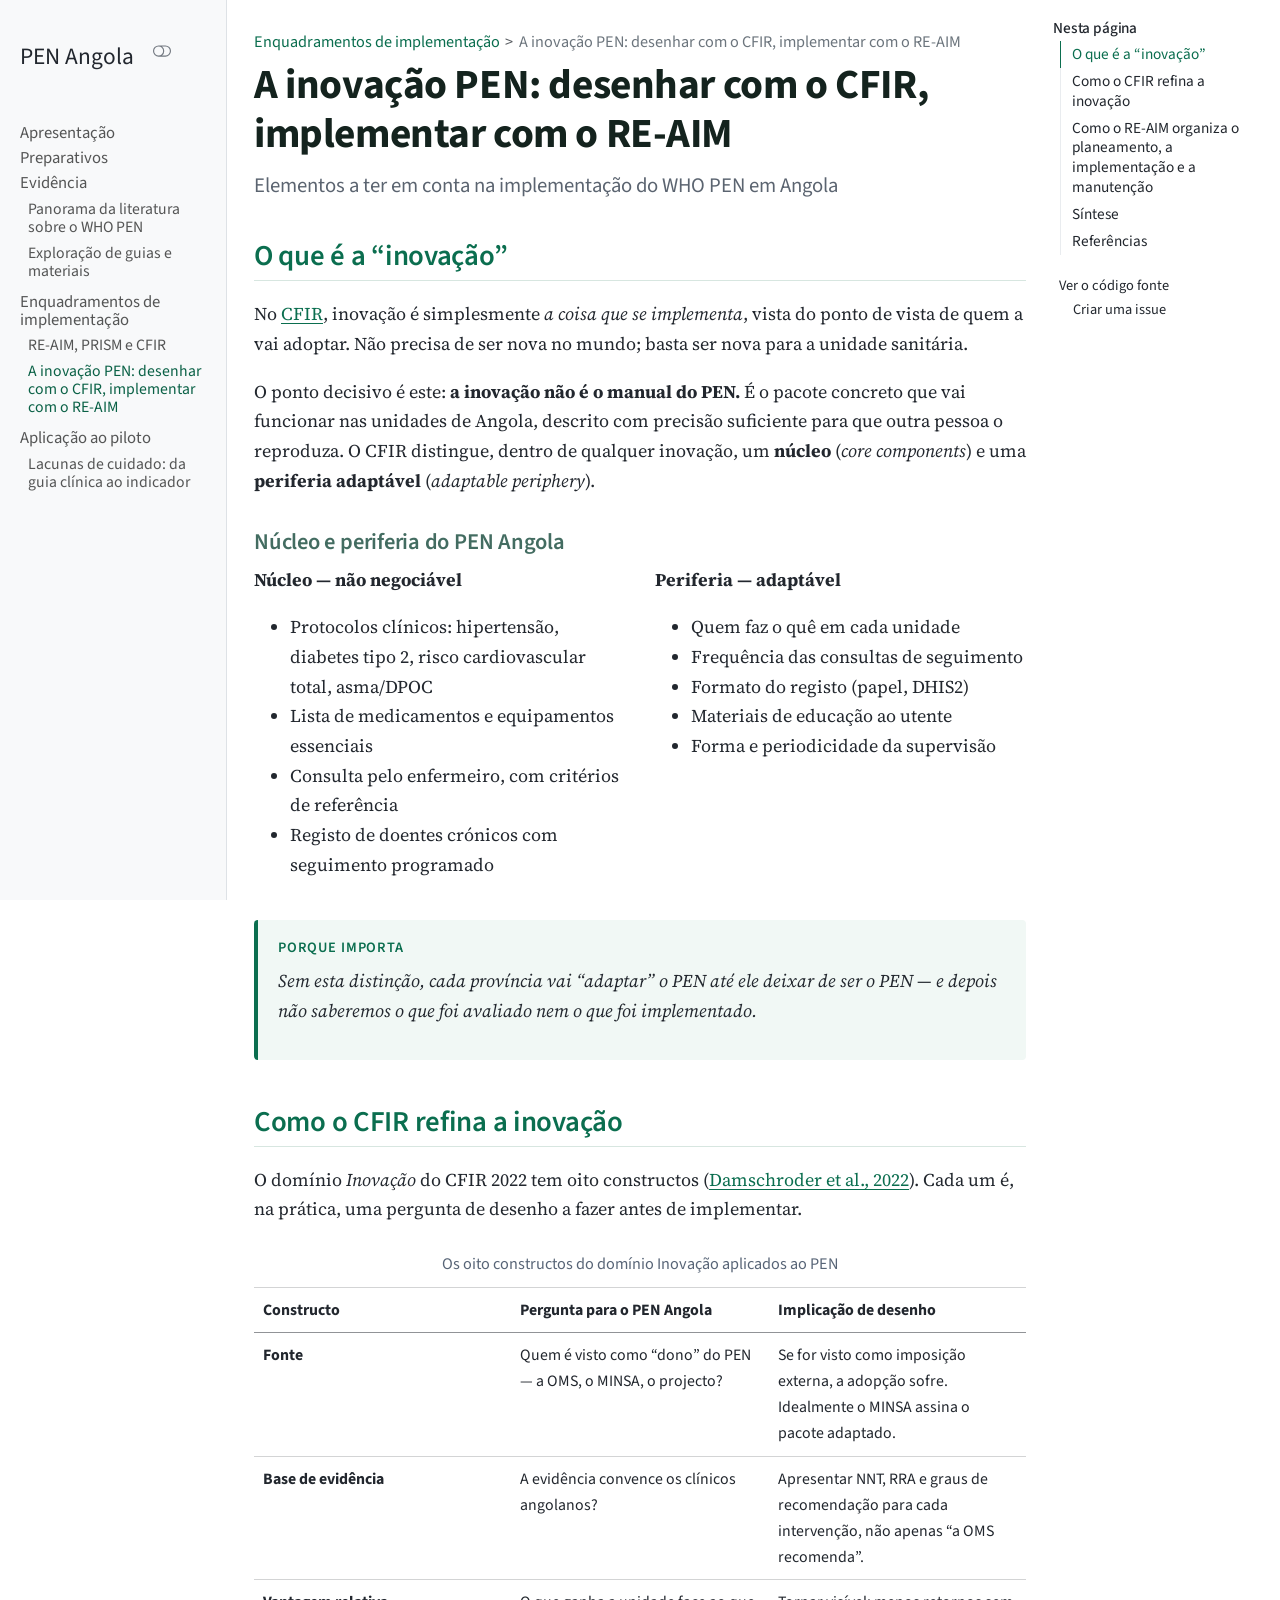
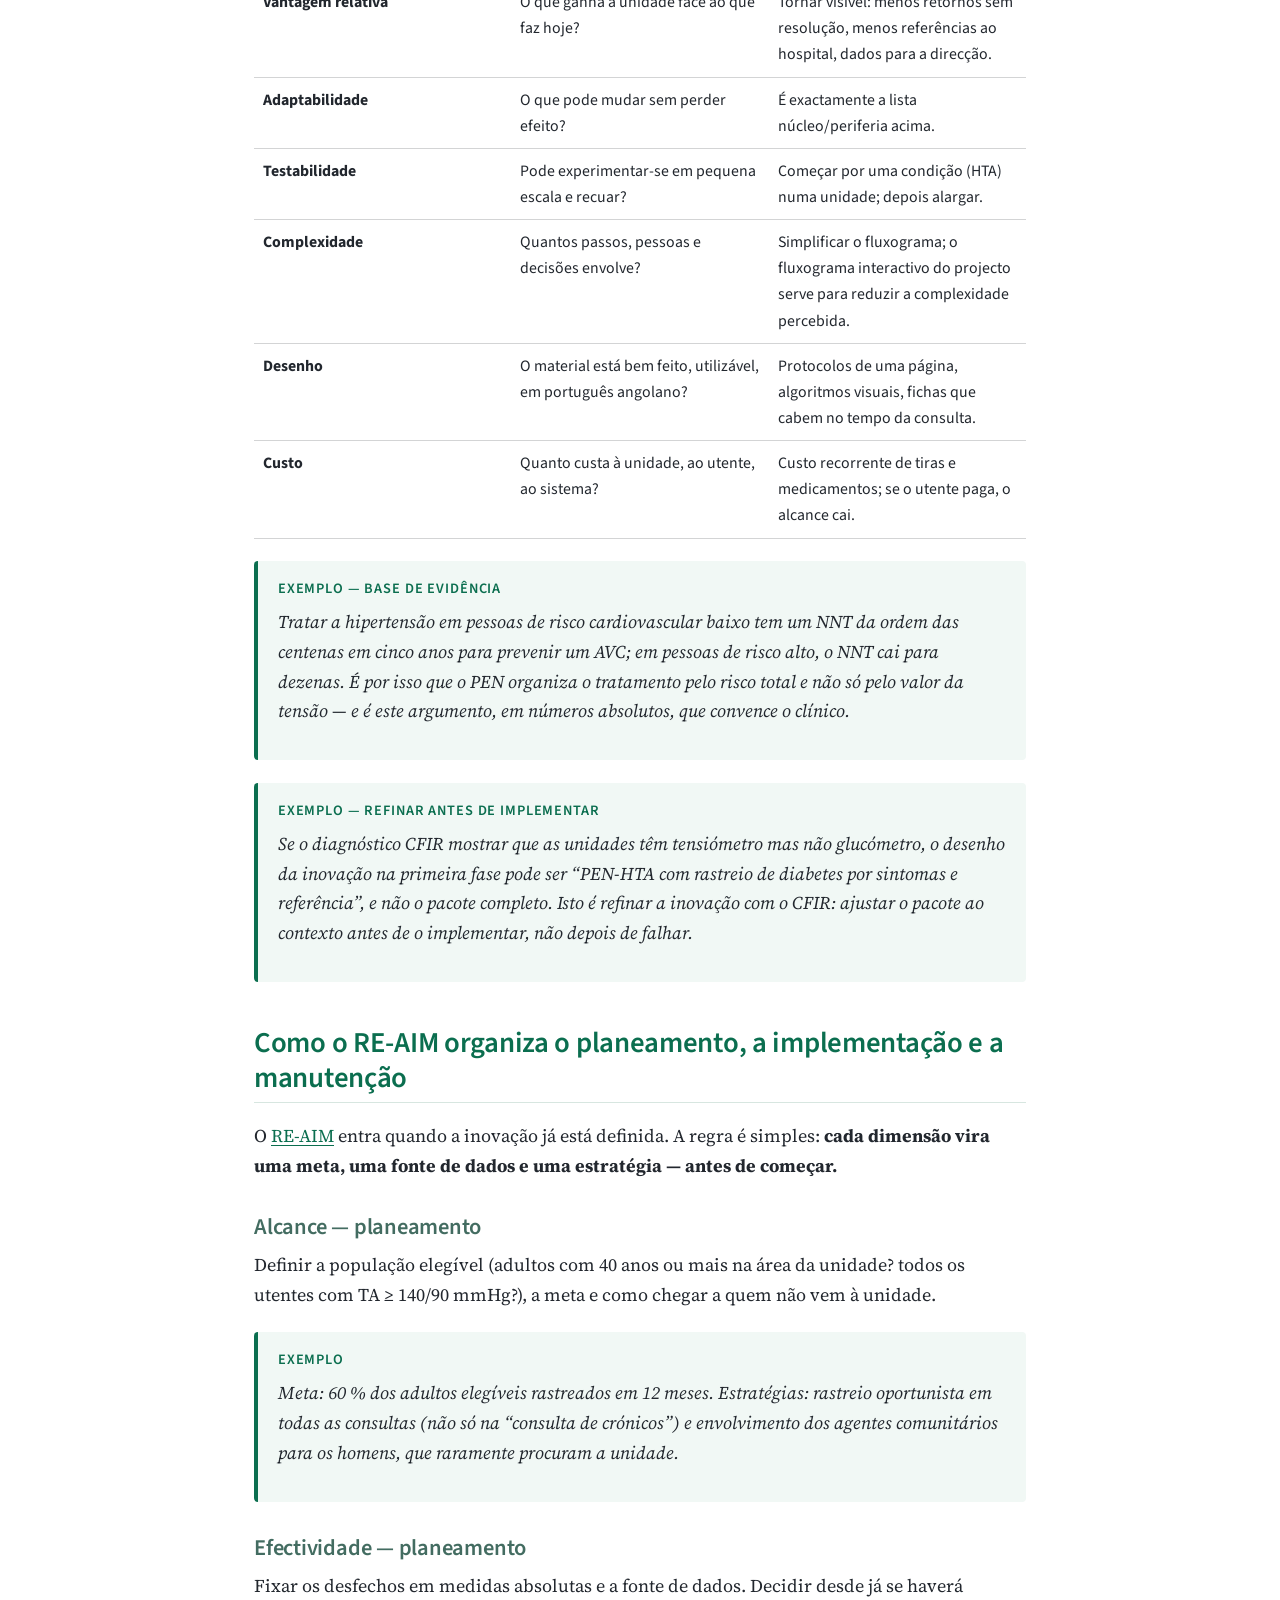
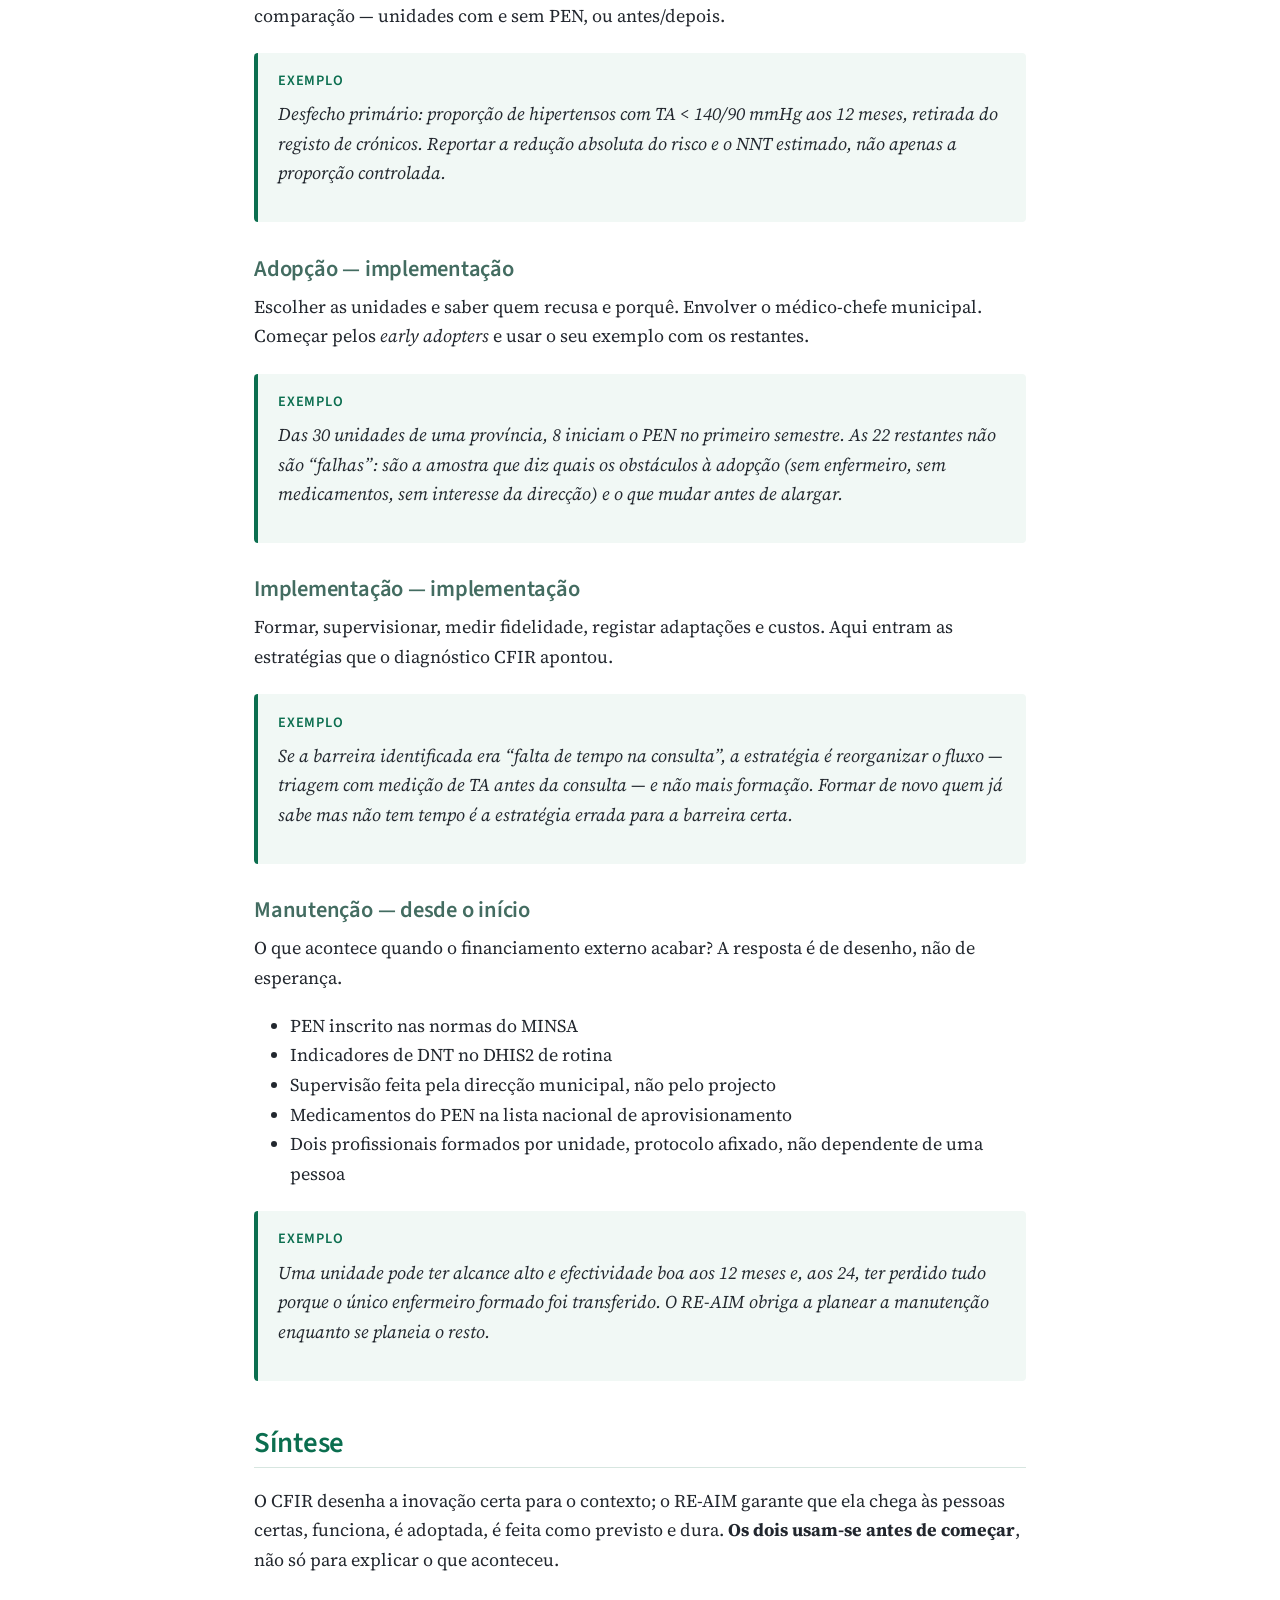
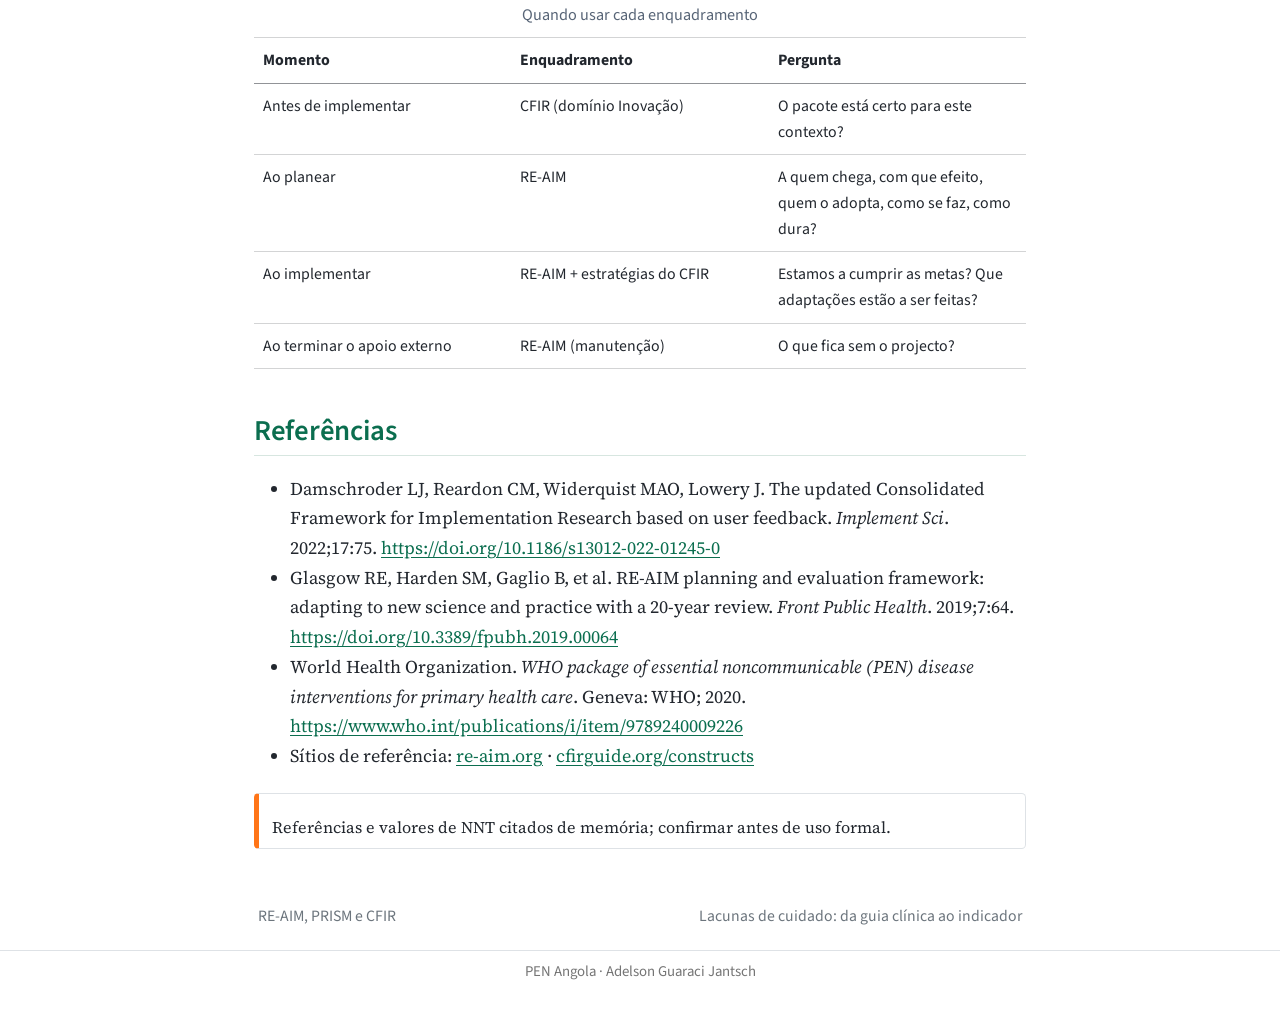
==== commit 2eff6d24: "Built site for gh-pages" ====
--- a/cfir-reaim-desenho-pen.html
+++ b/cfir-reaim-desenho-pen.html
@@ -44,9 +44,9 @@
 <link href="site_libs/quarto-html/quarto-syntax-highlighting-d9f556602a4d0dbd54f48a35e9d6f275.css" rel="stylesheet" class="quarto-color-scheme-extra" id="quarto-text-highlighting-styles">
 <script src="site_libs/bootstrap/bootstrap.min.js"></script>
 <link href="site_libs/bootstrap/bootstrap-icons.css" rel="stylesheet">
-<link href="site_libs/bootstrap/bootstrap-90b7d86ede8d9cce6b396161920d003d.min.css" rel="stylesheet" append-hash="true" class="quarto-color-scheme" id="quarto-bootstrap" data-mode="light">
-<link href="site_libs/bootstrap/bootstrap-dark-f256fd1ab41218bc795b7dce6b5c4c24.min.css" rel="stylesheet" append-hash="true" class="quarto-color-scheme quarto-color-alternate" id="quarto-bootstrap" data-mode="dark">
-<link href="site_libs/bootstrap/bootstrap-90b7d86ede8d9cce6b396161920d003d.min.css" rel="stylesheet" append-hash="true" class="quarto-color-scheme-extra" id="quarto-bootstrap" data-mode="light">
+<link href="site_libs/bootstrap/bootstrap-20ee78697bf0ee1463beb054b69576d8.min.css" rel="stylesheet" append-hash="true" class="quarto-color-scheme" id="quarto-bootstrap" data-mode="light">
+<link href="site_libs/bootstrap/bootstrap-dark-8f4e138a7407754d119c97fd35bb5a46.min.css" rel="stylesheet" append-hash="true" class="quarto-color-scheme quarto-color-alternate" id="quarto-bootstrap" data-mode="dark">
+<link href="site_libs/bootstrap/bootstrap-20ee78697bf0ee1463beb054b69576d8.min.css" rel="stylesheet" append-hash="true" class="quarto-color-scheme-extra" id="quarto-bootstrap" data-mode="light">
 <script id="quarto-search-options" type="application/json">{
   "location": "sidebar",
   "copy-button": false,
@@ -313,6 +313,11 @@
           <li class="sidebar-item">
   <div class="sidebar-item-container"> 
   <a href="./panorama-literatura-pen.html" class="sidebar-item-text sidebar-link"><span class="chapter-title">Panorama da literatura sobre o WHO PEN</span></a>
+  </div>
+</li>
+          <li class="sidebar-item">
+  <div class="sidebar-item-container"> 
+  <a href="./exploracao-guias-materiais.html" class="sidebar-item-text sidebar-link"><span class="chapter-title">Exploração de guias e materiais</span></a>
   </div>
 </li>
       </ul>
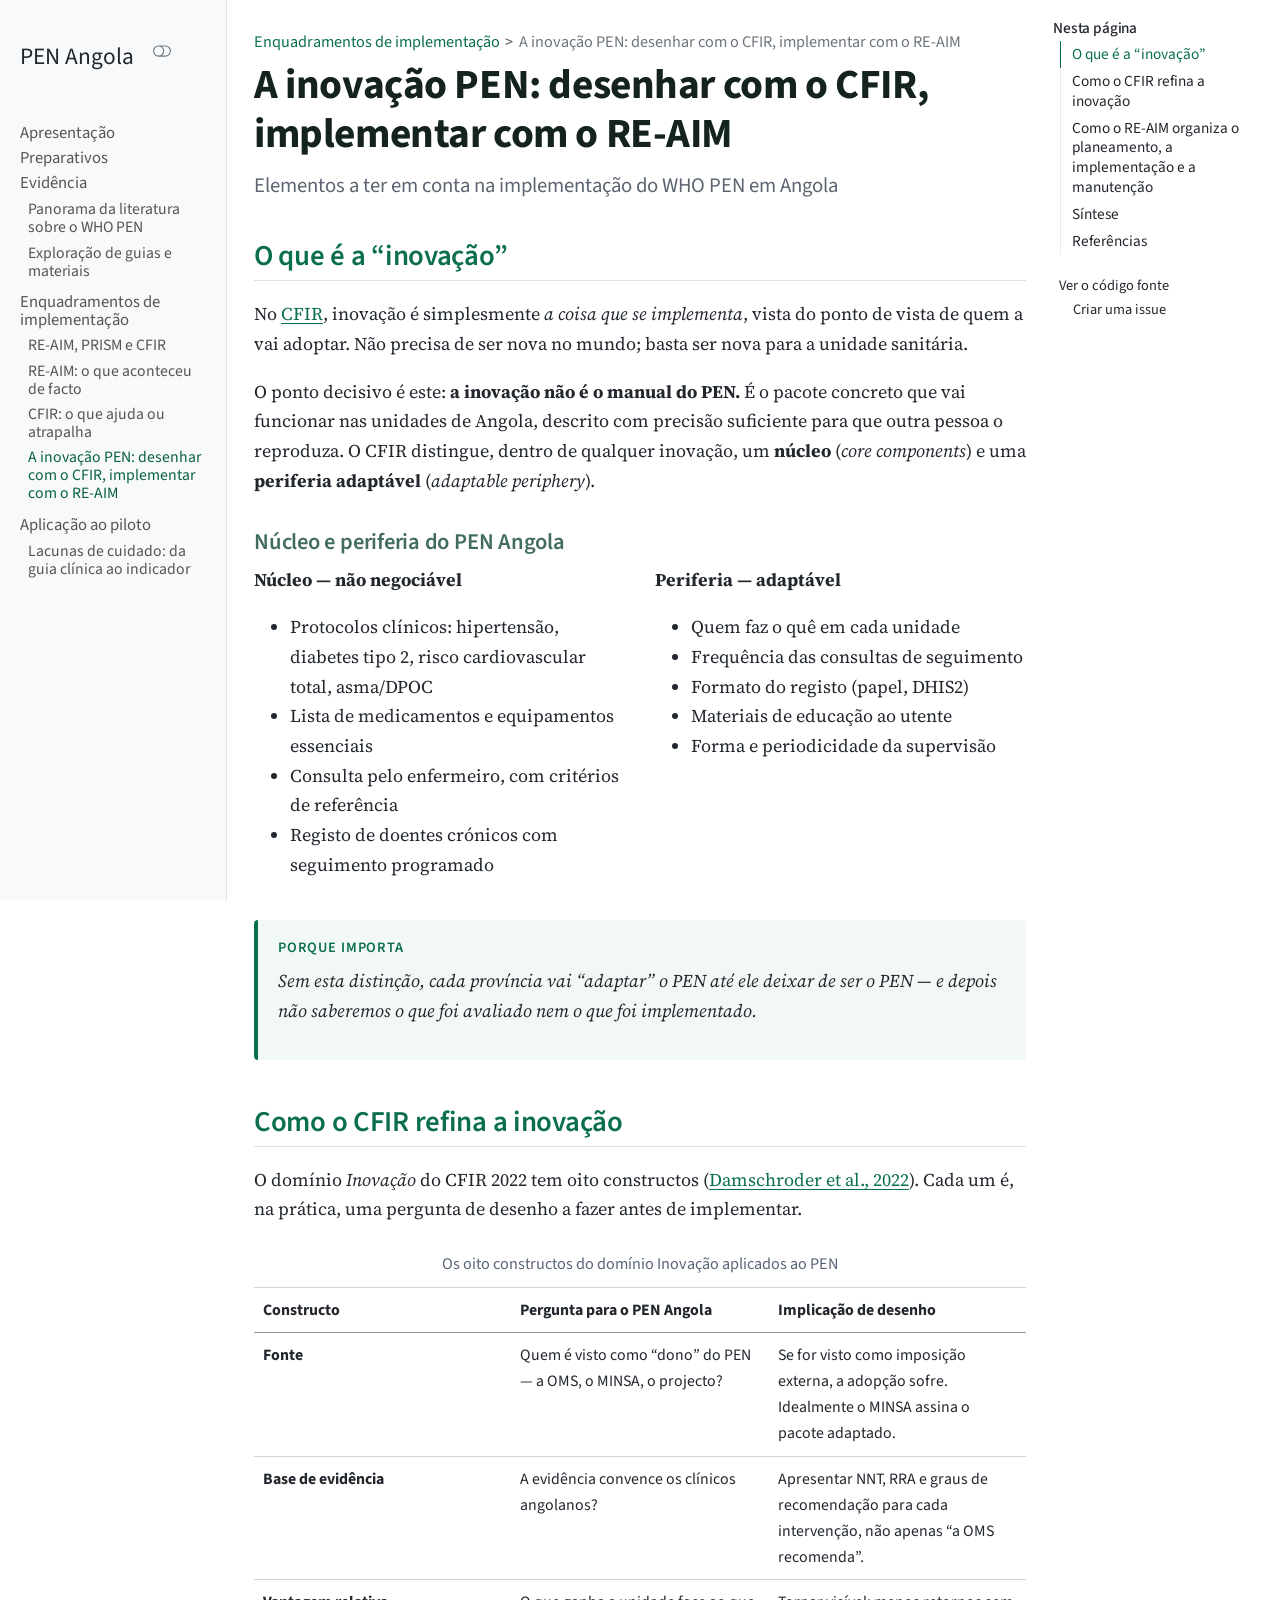
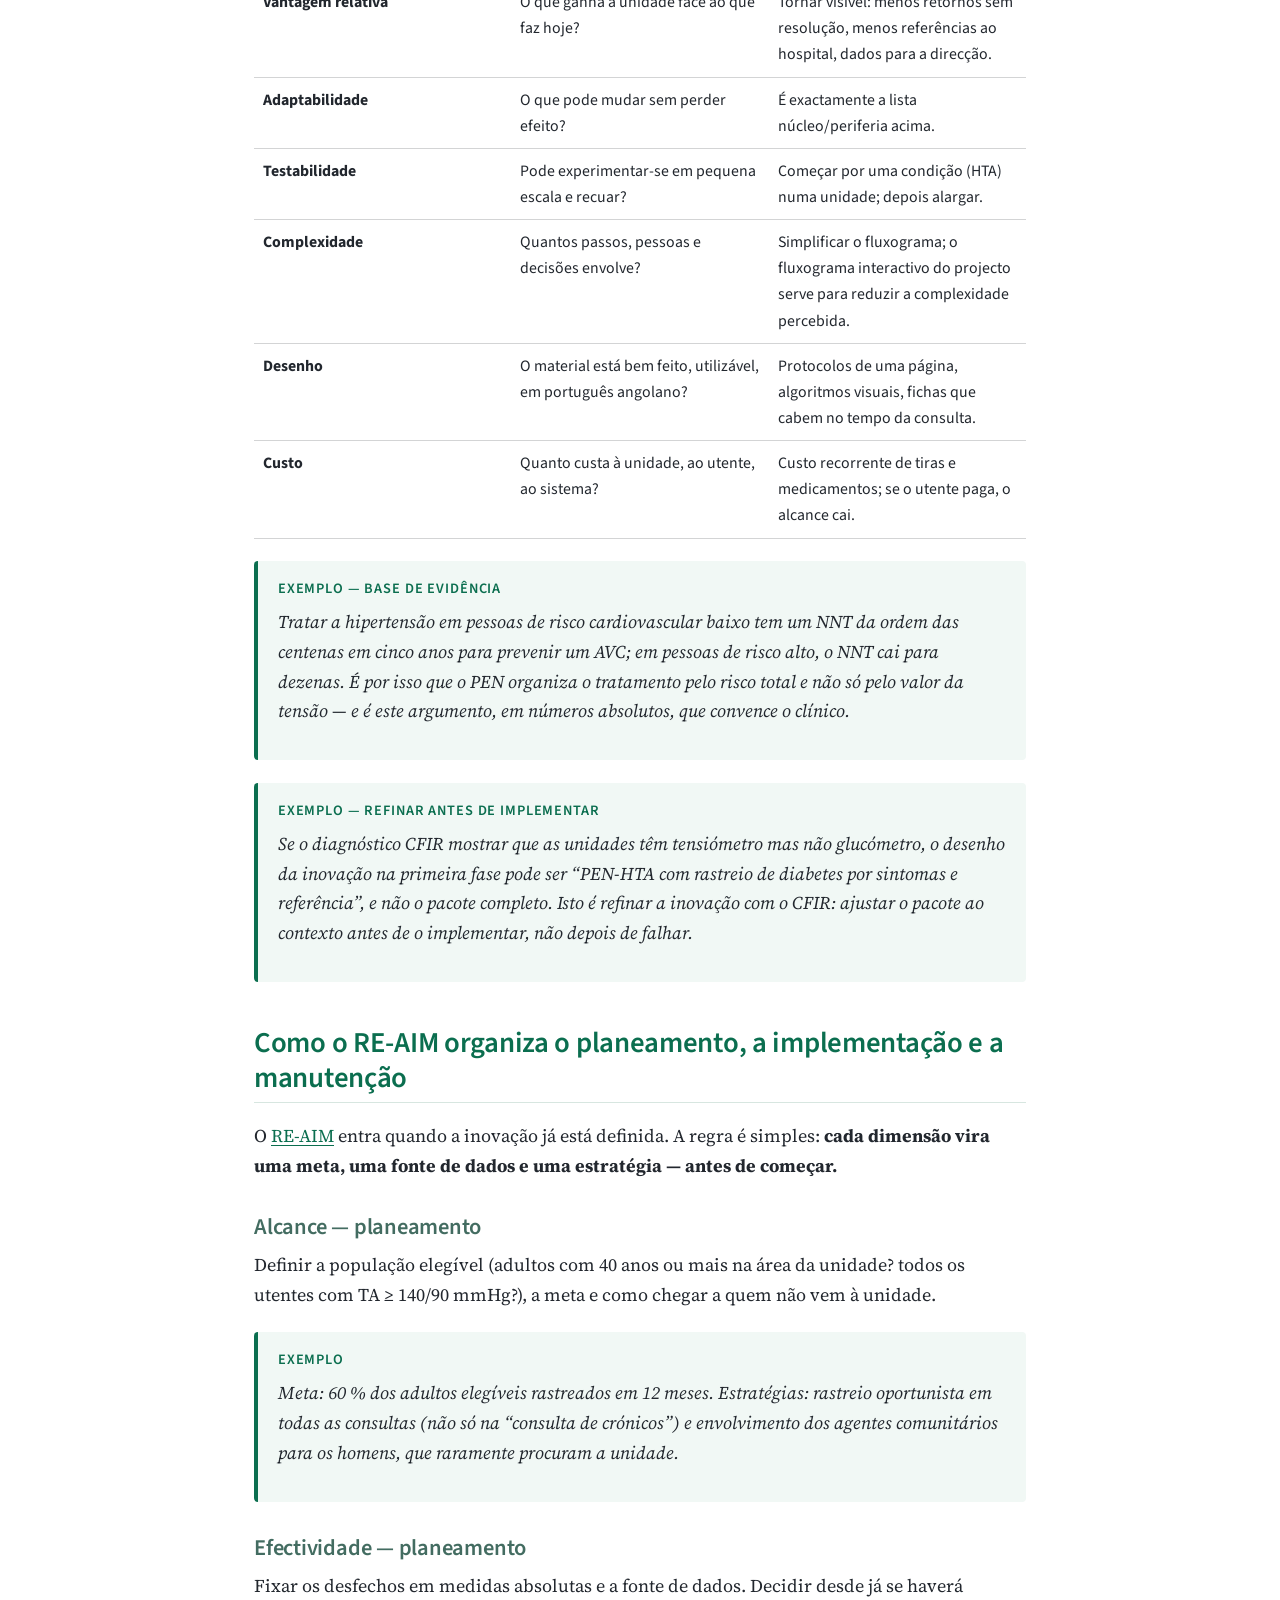
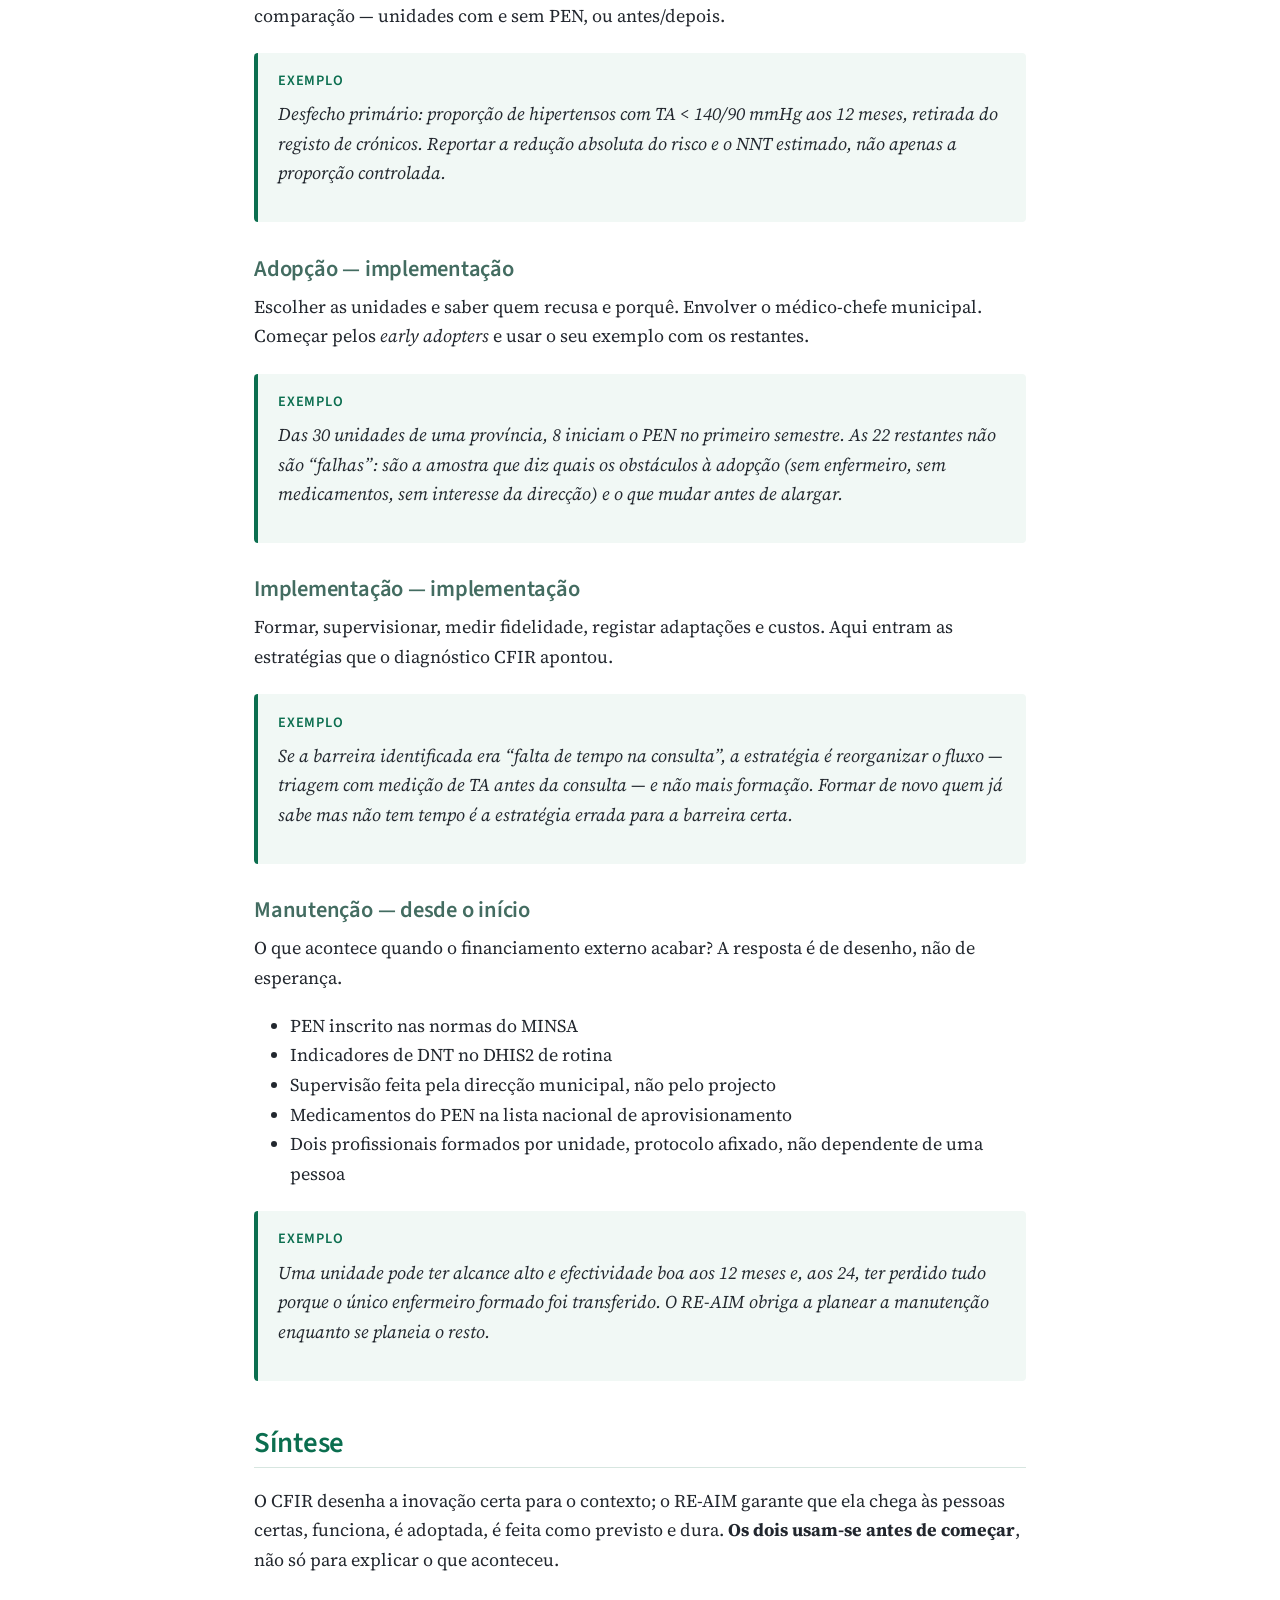
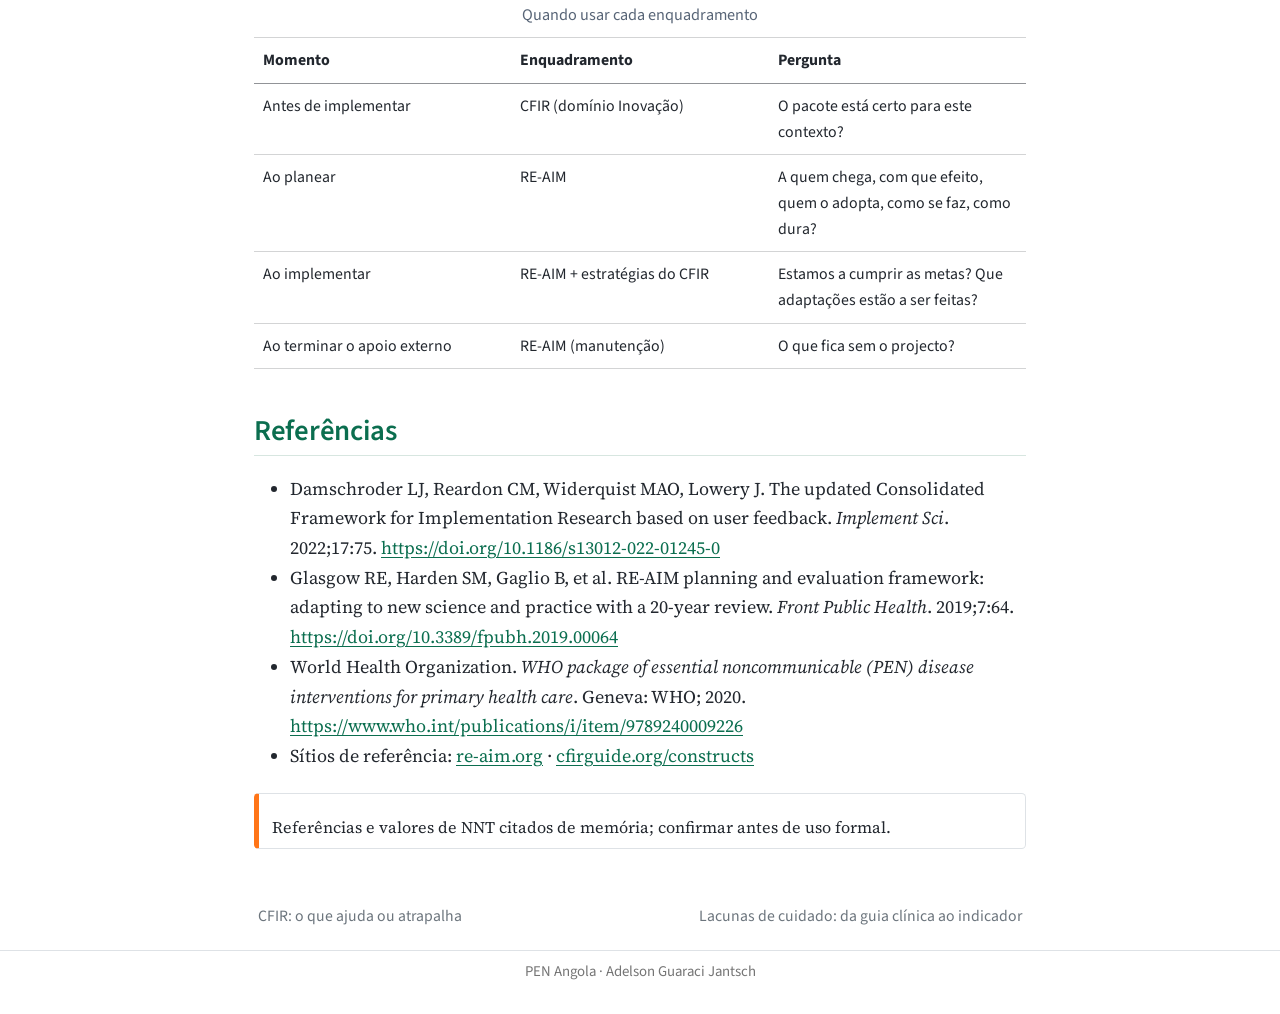
==== commit fc92c52c: "Built site for gh-pages" ====
--- a/cfir-reaim-desenho-pen.html
+++ b/cfir-reaim-desenho-pen.html
@@ -31,7 +31,7 @@
 <script src="site_libs/quarto-search/quarto-search.js"></script>
 <meta name="quarto:offset" content="./">
 <link href="./lacunas-de-cuidado-pen-angola.html" rel="next">
-<link href="./reaim-prism-cfir-pen-angola.html" rel="prev">
+<link href="./cfir.html" rel="prev">
 <script src="site_libs/quarto-html/quarto.js" type="module"></script>
 <script src="site_libs/quarto-html/tabsets/tabsets.js" type="module"></script>
 <script src="site_libs/quarto-html/axe/axe-check.js" type="module"></script>
@@ -44,9 +44,9 @@
 <link href="site_libs/quarto-html/quarto-syntax-highlighting-d9f556602a4d0dbd54f48a35e9d6f275.css" rel="stylesheet" class="quarto-color-scheme-extra" id="quarto-text-highlighting-styles">
 <script src="site_libs/bootstrap/bootstrap.min.js"></script>
 <link href="site_libs/bootstrap/bootstrap-icons.css" rel="stylesheet">
-<link href="site_libs/bootstrap/bootstrap-20ee78697bf0ee1463beb054b69576d8.min.css" rel="stylesheet" append-hash="true" class="quarto-color-scheme" id="quarto-bootstrap" data-mode="light">
-<link href="site_libs/bootstrap/bootstrap-dark-8f4e138a7407754d119c97fd35bb5a46.min.css" rel="stylesheet" append-hash="true" class="quarto-color-scheme quarto-color-alternate" id="quarto-bootstrap" data-mode="dark">
-<link href="site_libs/bootstrap/bootstrap-20ee78697bf0ee1463beb054b69576d8.min.css" rel="stylesheet" append-hash="true" class="quarto-color-scheme-extra" id="quarto-bootstrap" data-mode="light">
+<link href="site_libs/bootstrap/bootstrap-0578e7881288616dbf8e3ea461469366.min.css" rel="stylesheet" append-hash="true" class="quarto-color-scheme" id="quarto-bootstrap" data-mode="light">
+<link href="site_libs/bootstrap/bootstrap-dark-7978bb4974cbd753efe6f779a684a65d.min.css" rel="stylesheet" append-hash="true" class="quarto-color-scheme quarto-color-alternate" id="quarto-bootstrap" data-mode="dark">
+<link href="site_libs/bootstrap/bootstrap-0578e7881288616dbf8e3ea461469366.min.css" rel="stylesheet" append-hash="true" class="quarto-color-scheme-extra" id="quarto-bootstrap" data-mode="light">
 <script id="quarto-search-options" type="application/json">{
   "location": "sidebar",
   "copy-button": false,
@@ -334,6 +334,16 @@
           <li class="sidebar-item">
   <div class="sidebar-item-container"> 
   <a href="./reaim-prism-cfir-pen-angola.html" class="sidebar-item-text sidebar-link"><span class="chapter-title">RE-AIM, PRISM e CFIR</span></a>
+  </div>
+</li>
+          <li class="sidebar-item">
+  <div class="sidebar-item-container"> 
+  <a href="./reaim.html" class="sidebar-item-text sidebar-link"><span class="chapter-title">RE-AIM: o que aconteceu de facto</span></a>
+  </div>
+</li>
+          <li class="sidebar-item">
+  <div class="sidebar-item-container"> 
+  <a href="./cfir.html" class="sidebar-item-text sidebar-link"><span class="chapter-title">CFIR: o que ajuda ou atrapalha</span></a>
   </div>
 </li>
           <li class="sidebar-item">
@@ -896,8 +906,8 @@
   </script>
 <nav class="page-navigation">
   <div class="nav-page nav-page-previous">
-      <a href="./reaim-prism-cfir-pen-angola.html" class="pagination-link" aria-label="RE-AIM, PRISM e CFIR">
-        <i class="bi bi-arrow-left-short"></i> <span class="nav-page-text"><span class="chapter-title">RE-AIM, PRISM e CFIR</span></span>
+      <a href="./cfir.html" class="pagination-link" aria-label="CFIR: o que ajuda ou atrapalha">
+        <i class="bi bi-arrow-left-short"></i> <span class="nav-page-text"><span class="chapter-title">CFIR: o que ajuda ou atrapalha</span></span>
       </a>          
   </div>
   <div class="nav-page nav-page-next">
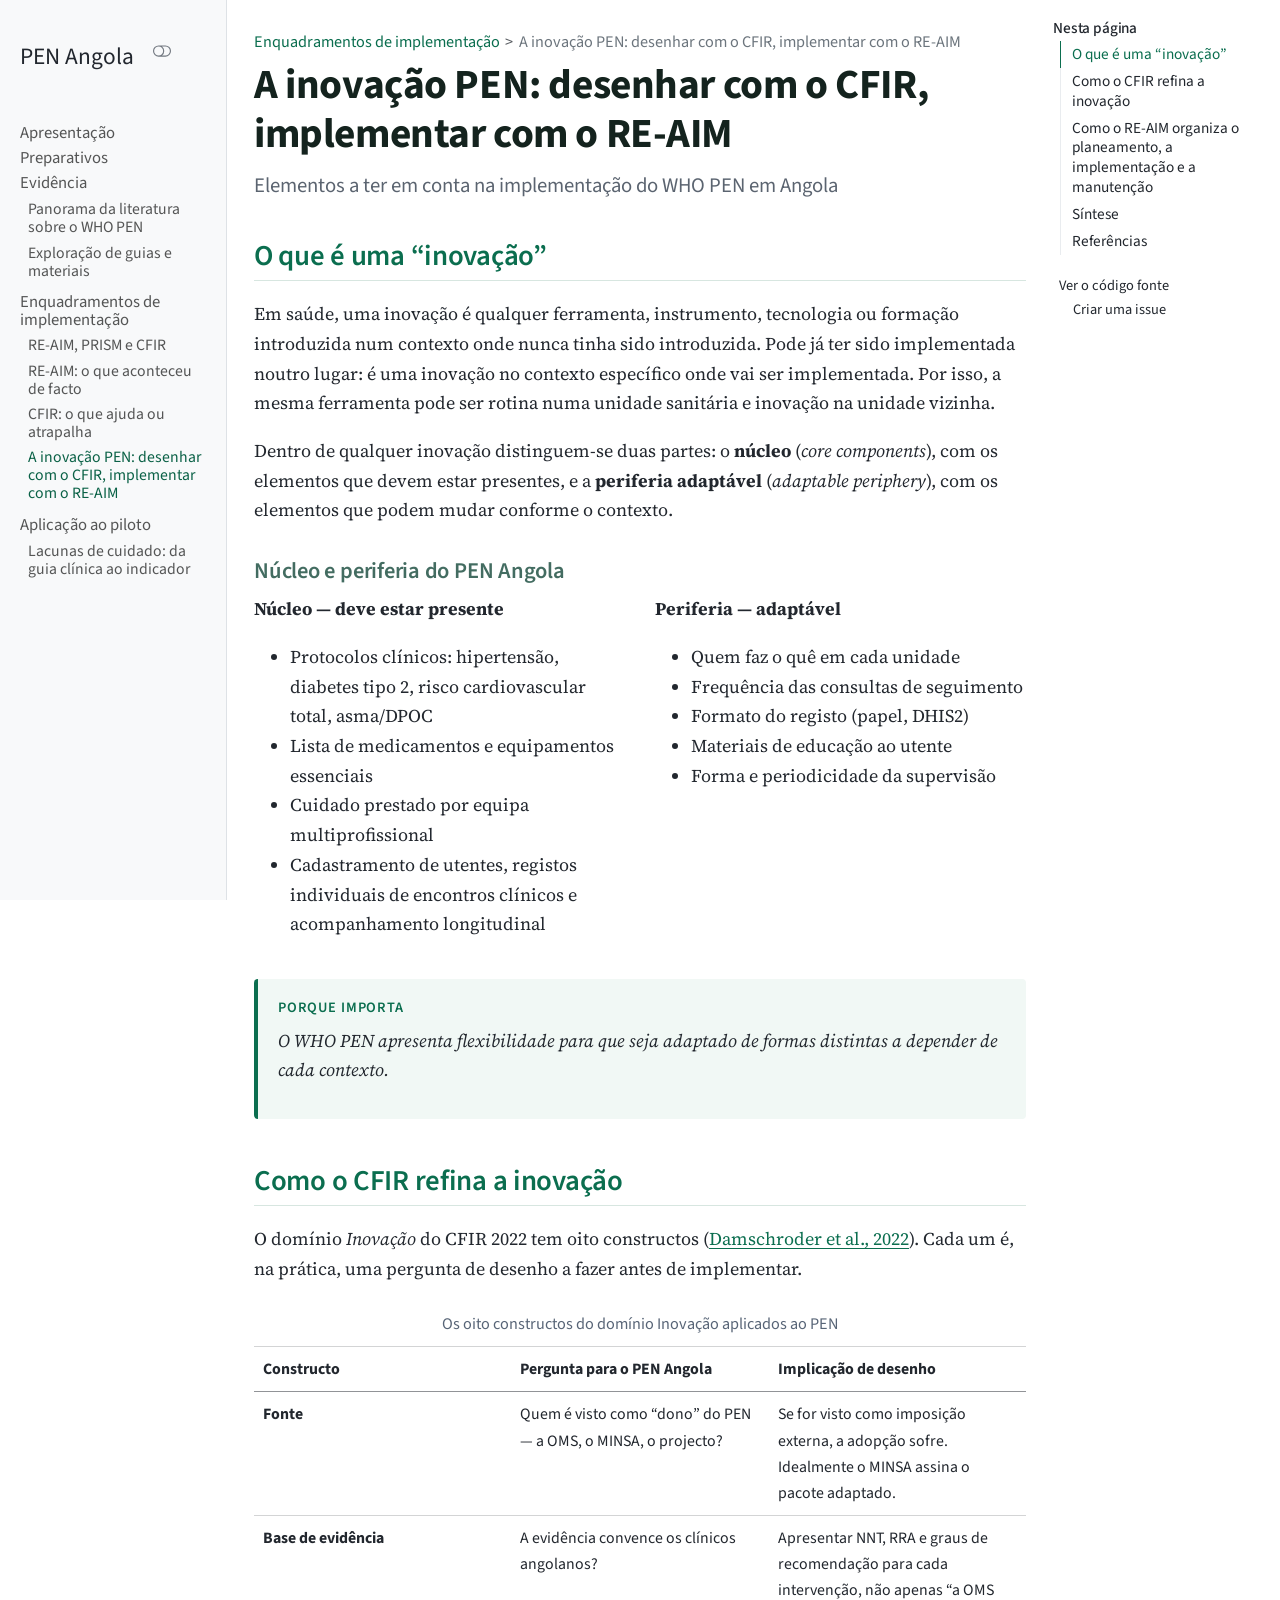
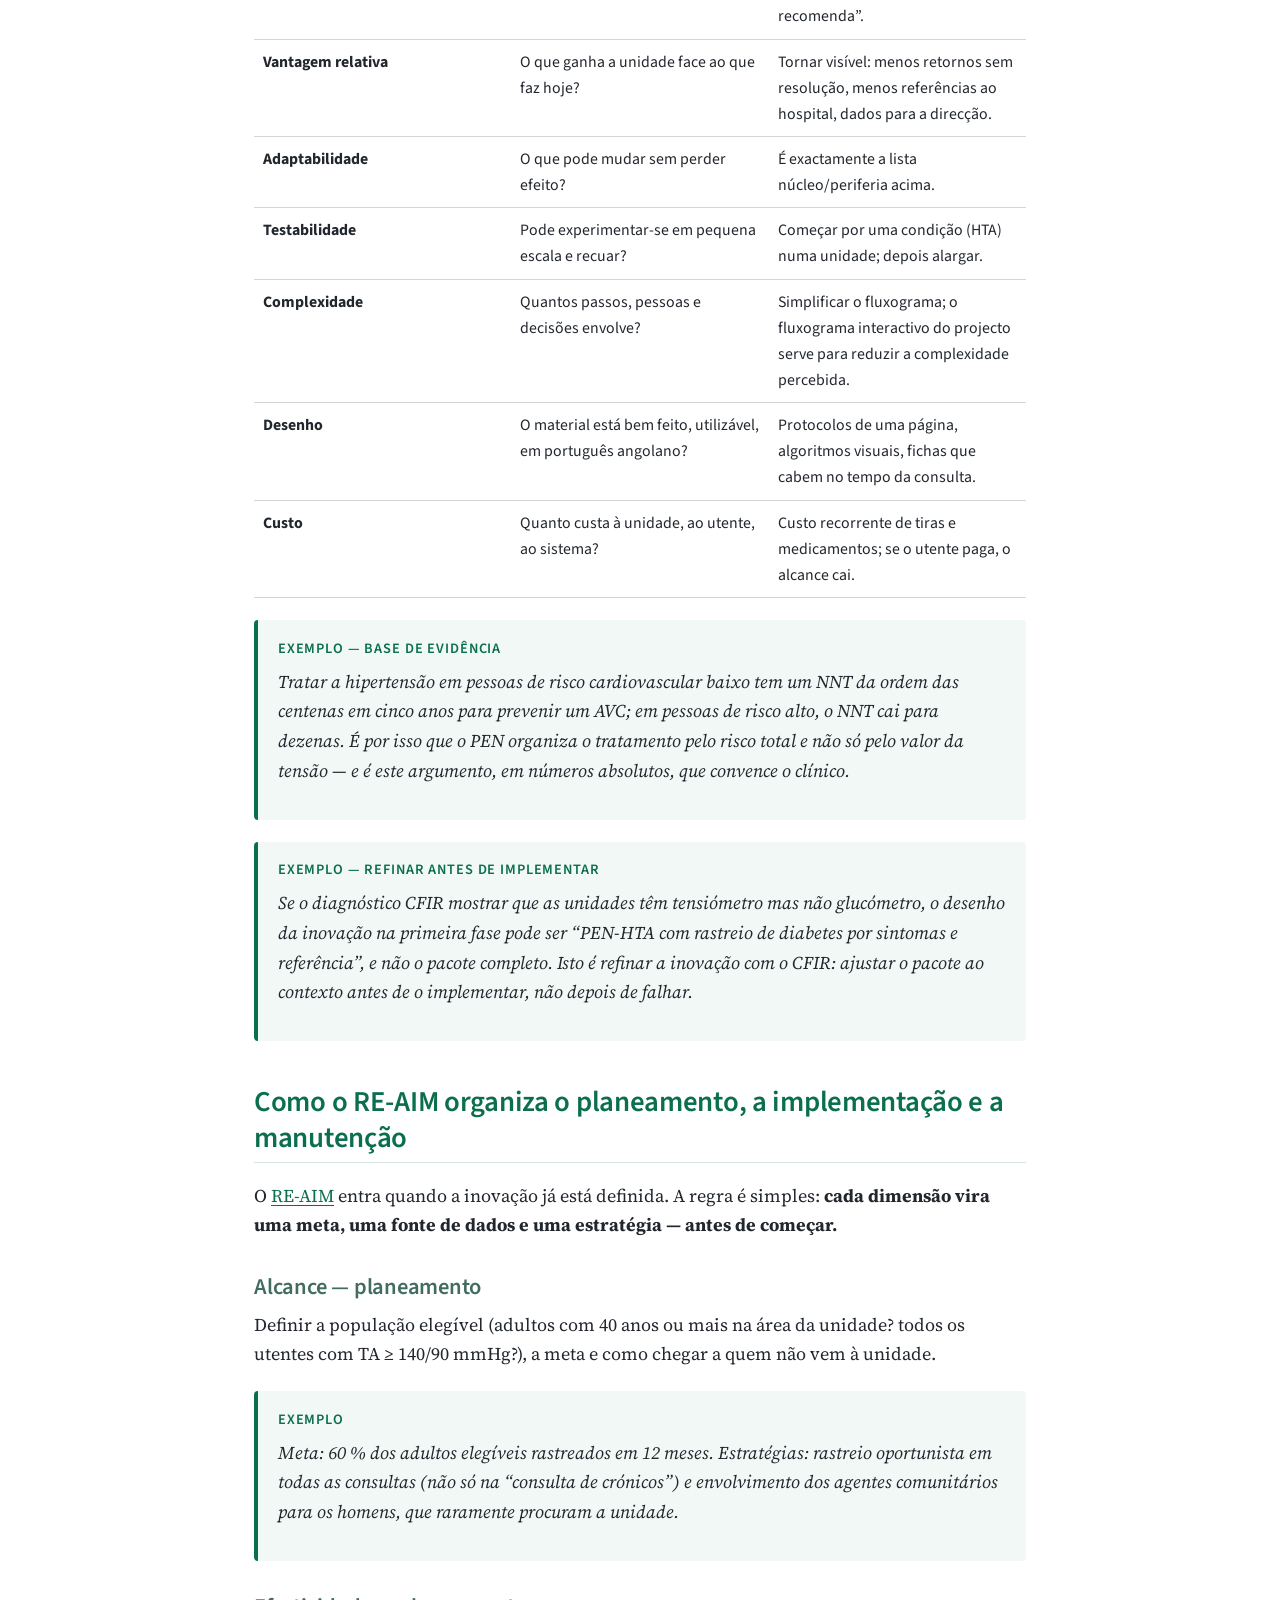
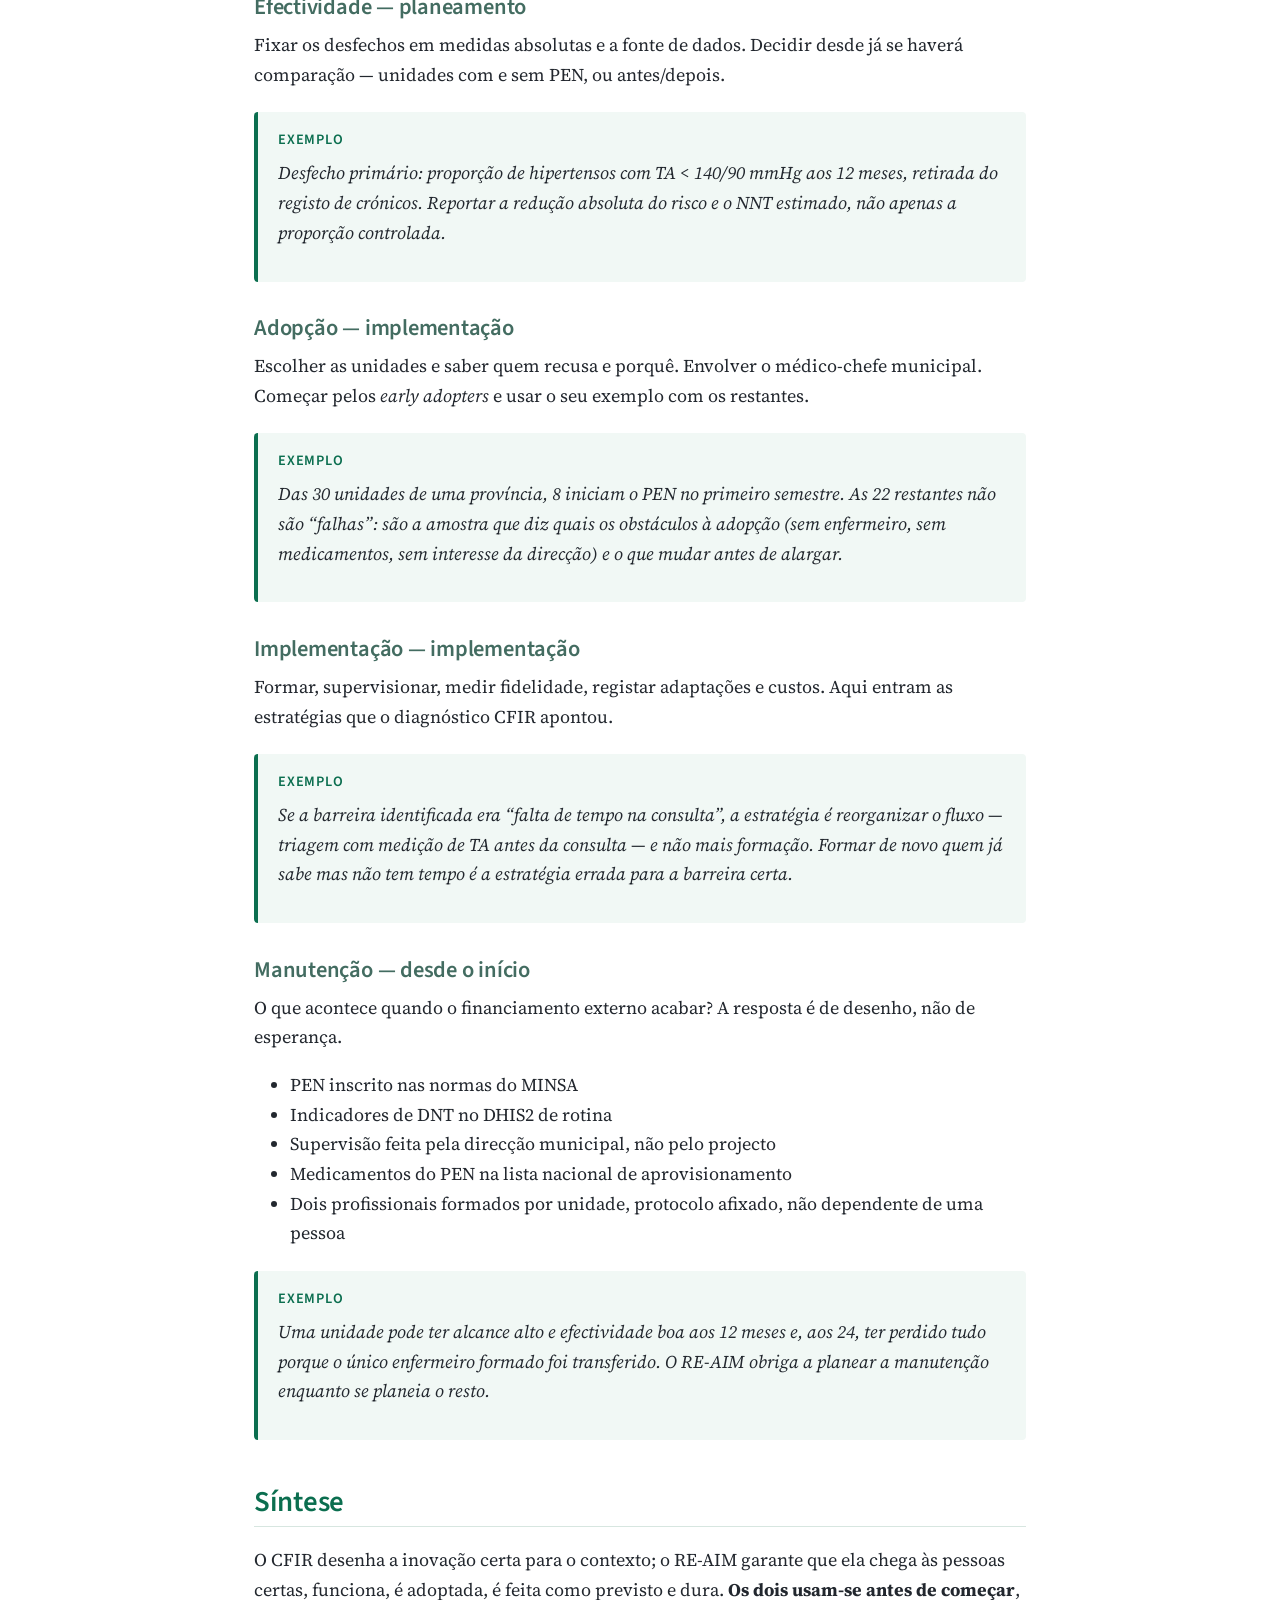
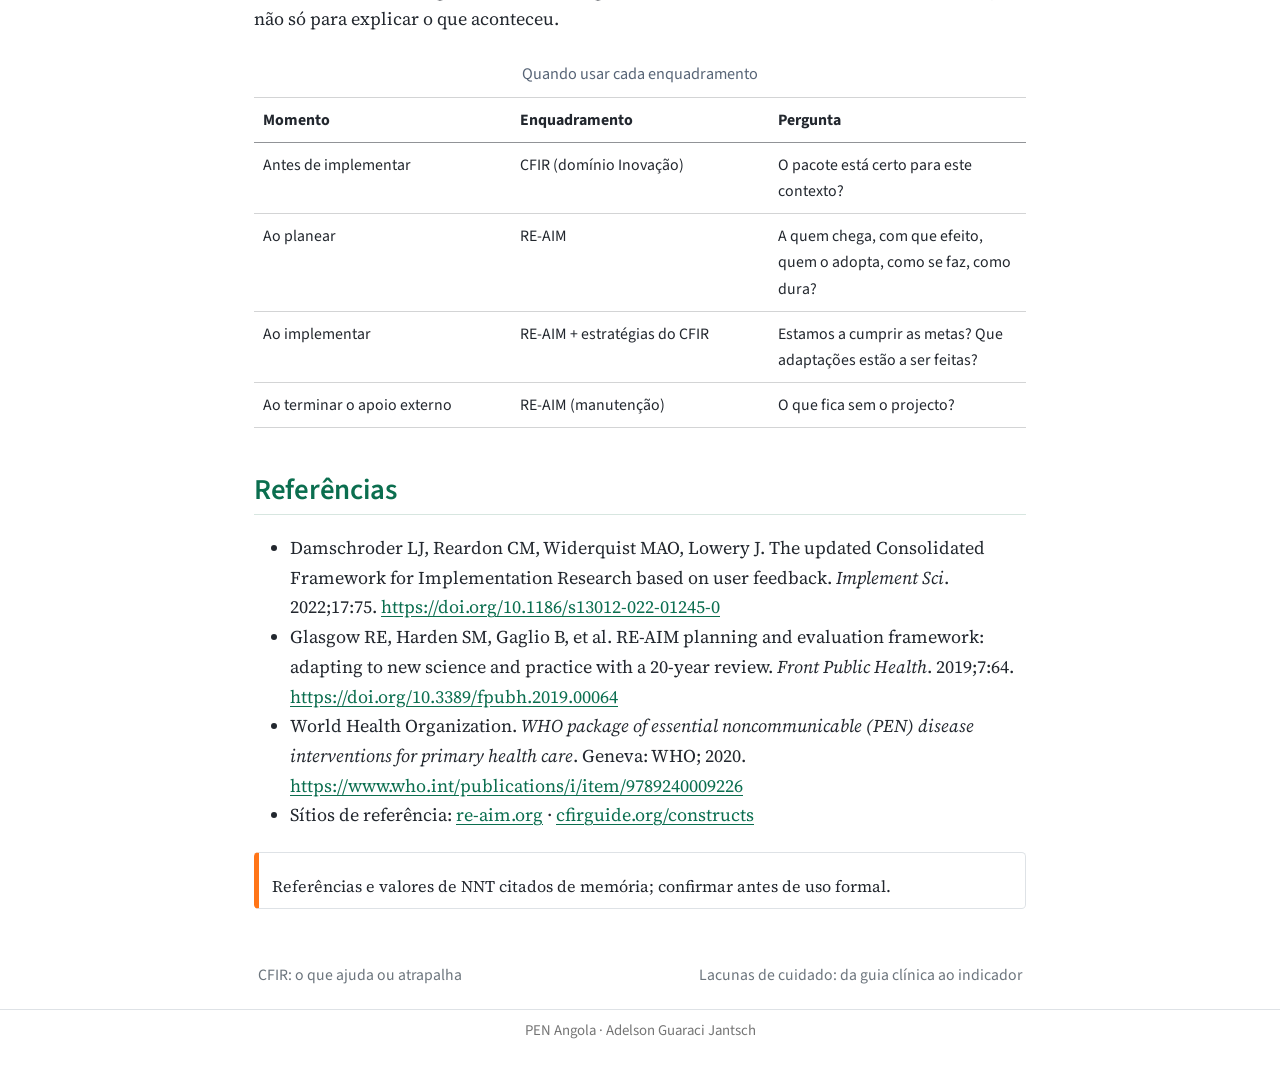
==== commit 44060a72: "Built site for gh-pages" ====
--- a/cfir-reaim-desenho-pen.html
+++ b/cfir-reaim-desenho-pen.html
@@ -379,7 +379,7 @@
     <h2 id="toc-title">Nesta página</h2>
    
   <ul>
-  <li><a href="#o-que-é-a-inovação" id="toc-o-que-é-a-inovação" class="nav-link active" data-scroll-target="#o-que-é-a-inovação">O que é a “inovação”</a>
+  <li><a href="#o-que-é-uma-inovação" id="toc-o-que-é-uma-inovação" class="nav-link active" data-scroll-target="#o-que-é-uma-inovação">O que é uma “inovação”</a>
   <ul class="collapse">
   <li><a href="#núcleo-e-periferia-do-pen-angola" id="toc-núcleo-e-periferia-do-pen-angola" class="nav-link" data-scroll-target="#núcleo-e-periferia-do-pen-angola">Núcleo e periferia do PEN Angola</a></li>
   </ul></li>
@@ -423,20 +423,20 @@
 <div class="chapter-subtitle">
 <p>Elementos a ter em conta na implementação do WHO PEN em Angola</p>
 </div>
-<section id="o-que-é-a-inovação" class="level2">
-<h2 class="anchored" data-anchor-id="o-que-é-a-inovação">O que é a “inovação”</h2>
-<p>No <a href="https://cfirguide.org/">CFIR</a>, inovação é simplesmente <em>a coisa que se implementa</em>, vista do ponto de vista de quem a vai adoptar. Não precisa de ser nova no mundo; basta ser nova para a unidade sanitária.</p>
-<p>O ponto decisivo é este: <strong>a inovação não é o manual do PEN.</strong> É o pacote concreto que vai funcionar nas unidades de Angola, descrito com precisão suficiente para que outra pessoa o reproduza. O CFIR distingue, dentro de qualquer inovação, um <strong>núcleo</strong> (<em>core components</em>) e uma <strong>periferia adaptável</strong> (<em>adaptable periphery</em>).</p>
+<section id="o-que-é-uma-inovação" class="level2">
+<h2 class="anchored" data-anchor-id="o-que-é-uma-inovação">O que é uma “inovação”</h2>
+<p>Em saúde, uma inovação é qualquer ferramenta, instrumento, tecnologia ou formação introduzida num contexto onde nunca tinha sido introduzida. Pode já ter sido implementada noutro lugar: é uma inovação no contexto específico onde vai ser implementada. Por isso, a mesma ferramenta pode ser rotina numa unidade sanitária e inovação na unidade vizinha.</p>
+<p>Dentro de qualquer inovação distinguem-se duas partes: o <strong>núcleo</strong> (<em>core components</em>), com os elementos que devem estar presentes, e a <strong>periferia adaptável</strong> (<em>adaptable periphery</em>), com os elementos que podem mudar conforme o contexto.</p>
 <section id="núcleo-e-periferia-do-pen-angola" class="level3">
 <h3 class="anchored" data-anchor-id="núcleo-e-periferia-do-pen-angola">Núcleo e periferia do PEN Angola</h3>
 <div class="columns">
 <div class="column" style="width:48%;">
-<p><strong>Núcleo — não negociável</strong></p>
+<p><strong>Núcleo — deve estar presente</strong></p>
 <ul>
 <li>Protocolos clínicos: hipertensão, diabetes tipo 2, risco cardiovascular total, asma/DPOC</li>
 <li>Lista de medicamentos e equipamentos essenciais</li>
-<li>Consulta pelo enfermeiro, com critérios de referência</li>
-<li>Registo de doentes crónicos com seguimento programado</li>
+<li>Cuidado prestado por equipa multiprofissional</li>
+<li>Cadastramento de utentes, registos individuais de encontros clínicos e acompanhamento longitudinal</li>
 </ul>
 </div><div class="column" style="width:4%;">
 
@@ -455,7 +455,7 @@
 <div class="titulo">
 Porque importa
 </div>
-<p><em>Sem esta distinção, cada província vai “adaptar” o PEN até ele deixar de ser o PEN — e depois não saberemos o que foi avaliado nem o que foi implementado.</em></p>
+<p><em>O WHO PEN apresenta flexibilidade para que seja adaptado de formas distintas a depender de cada contexto.</em></p>
 </div>
 </section>
 </section>
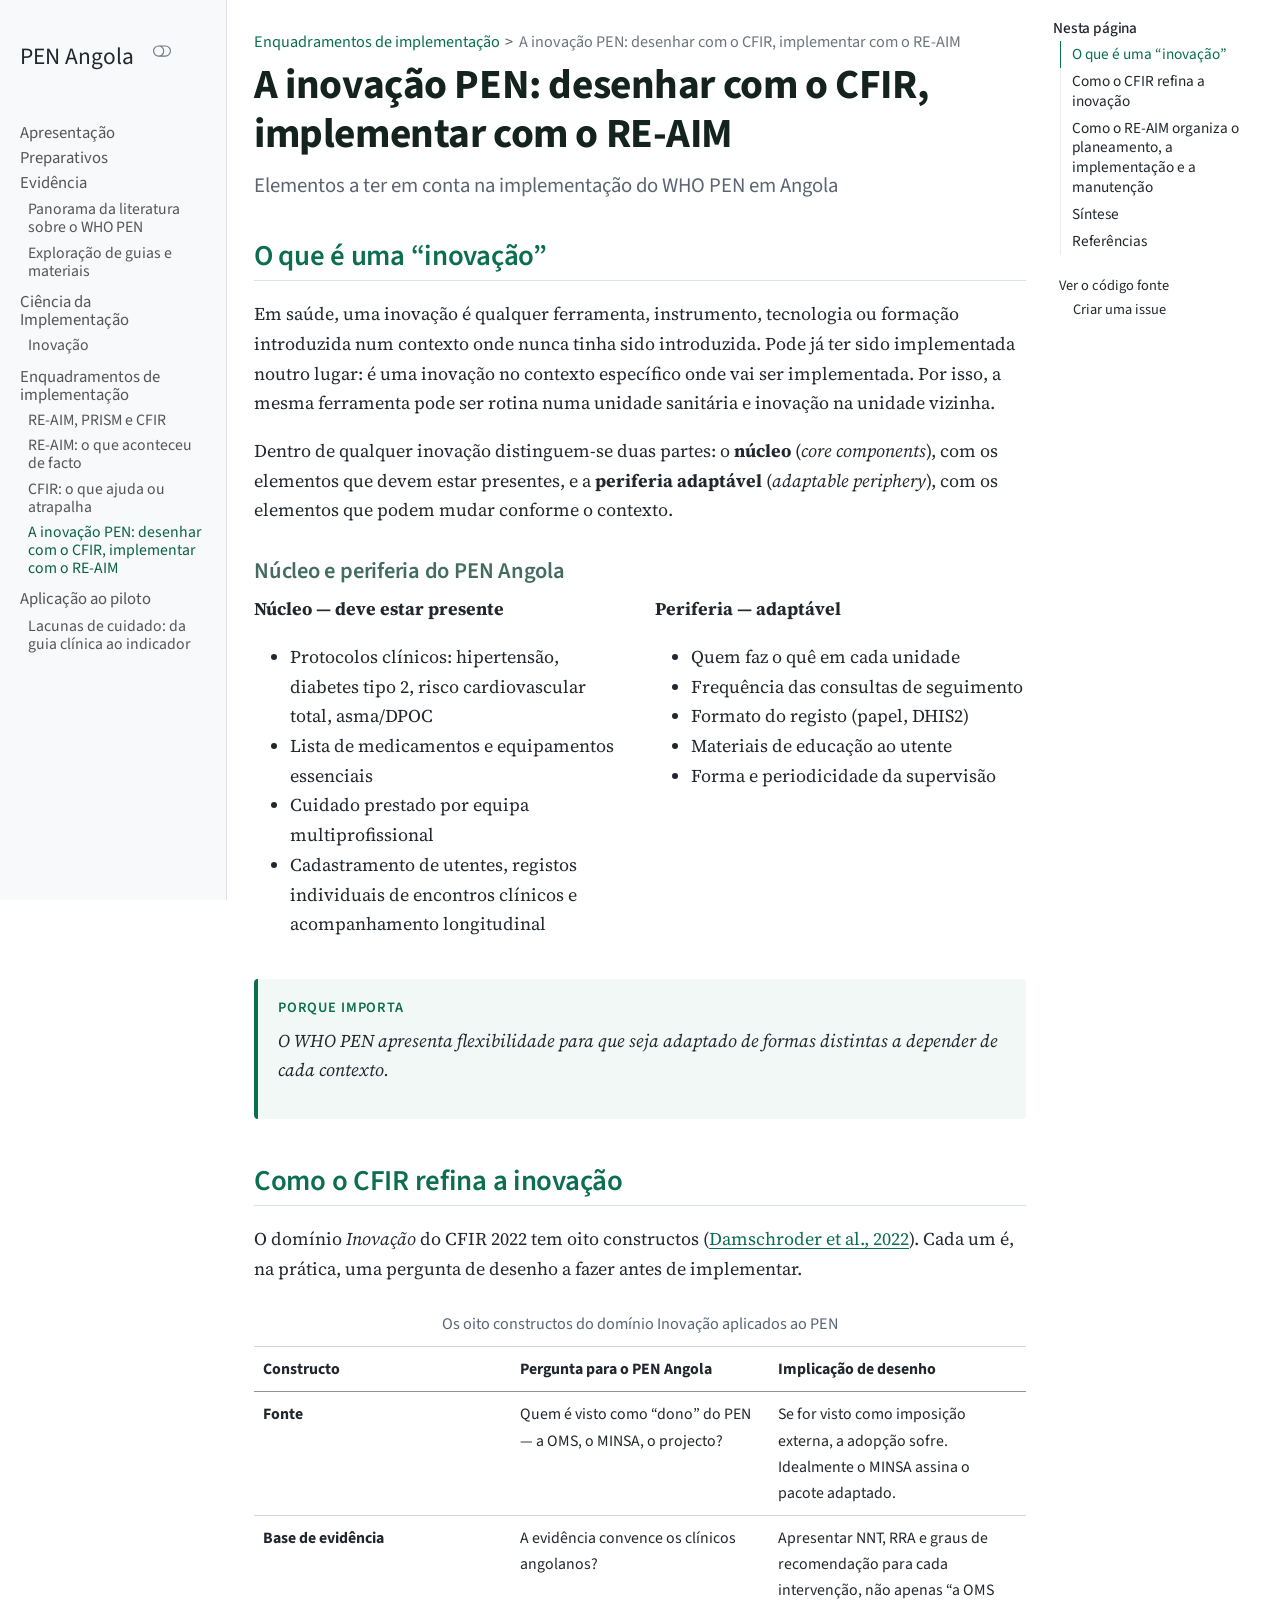
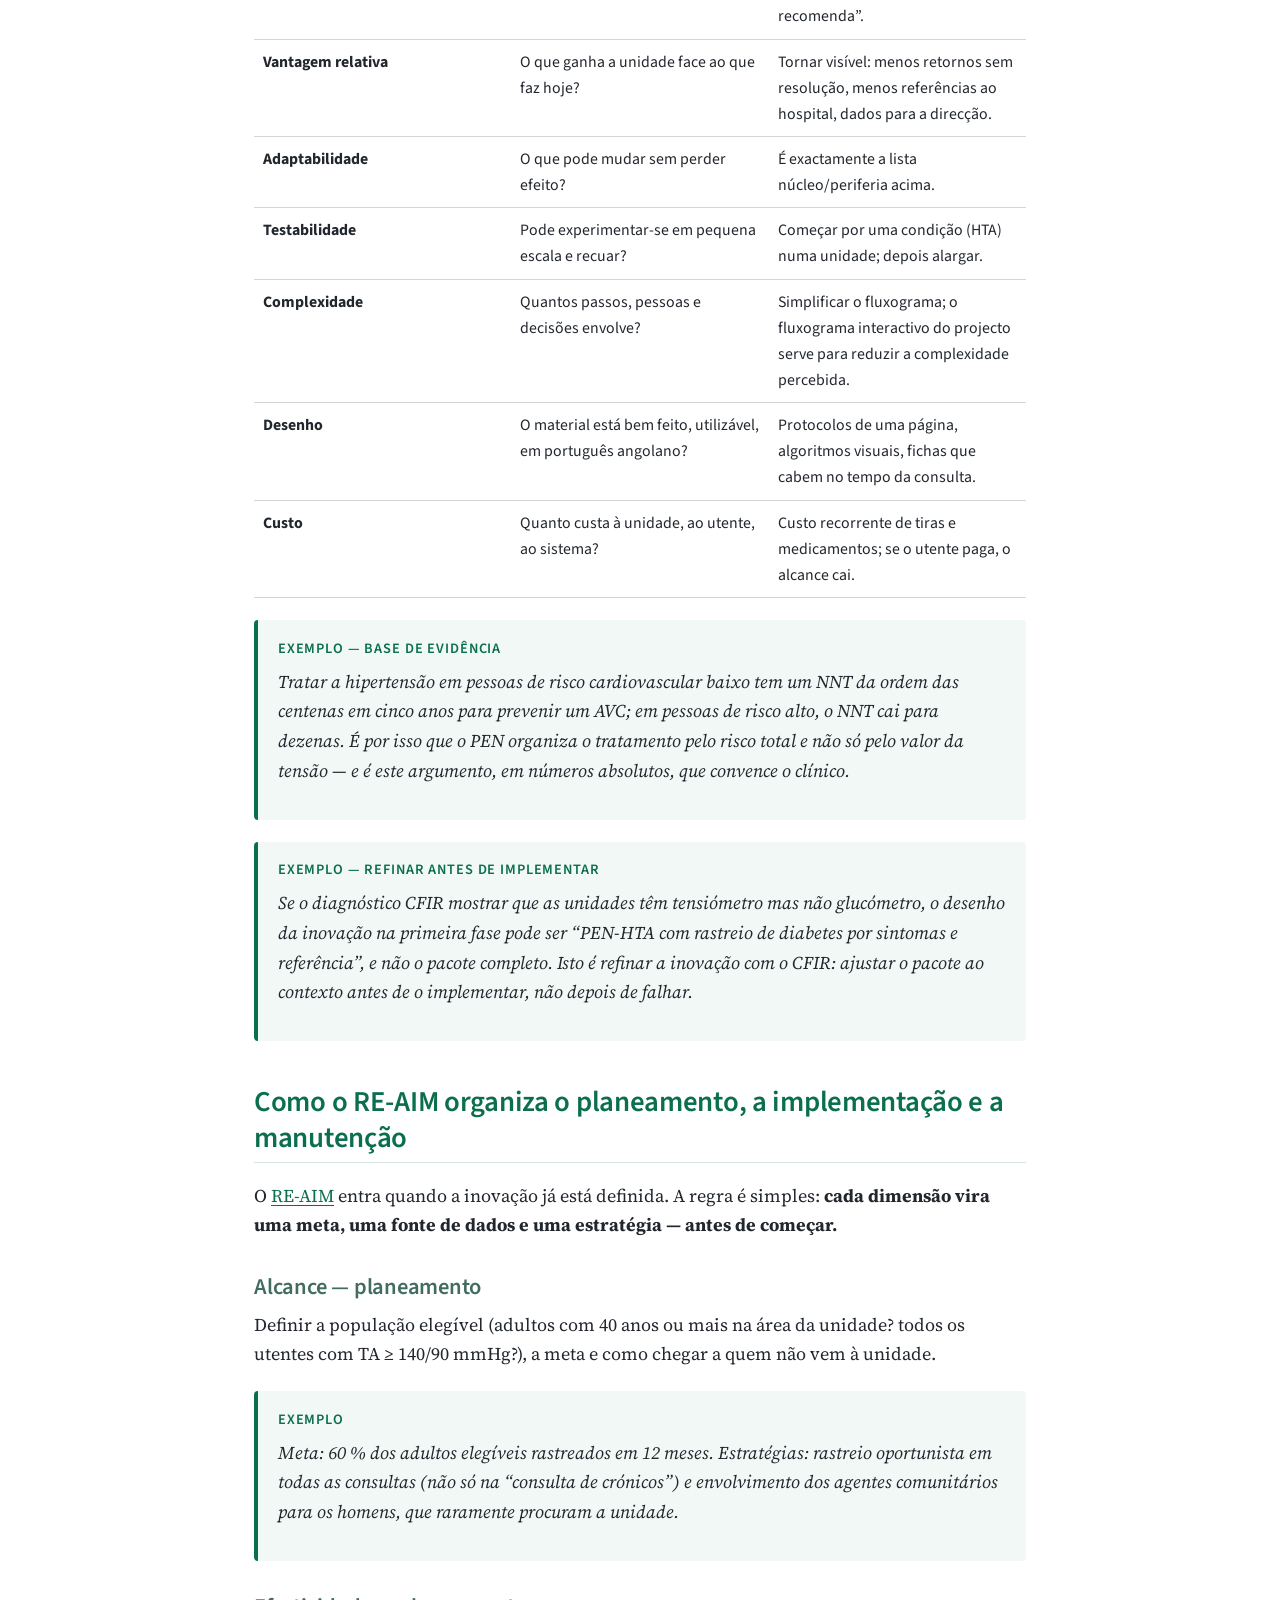
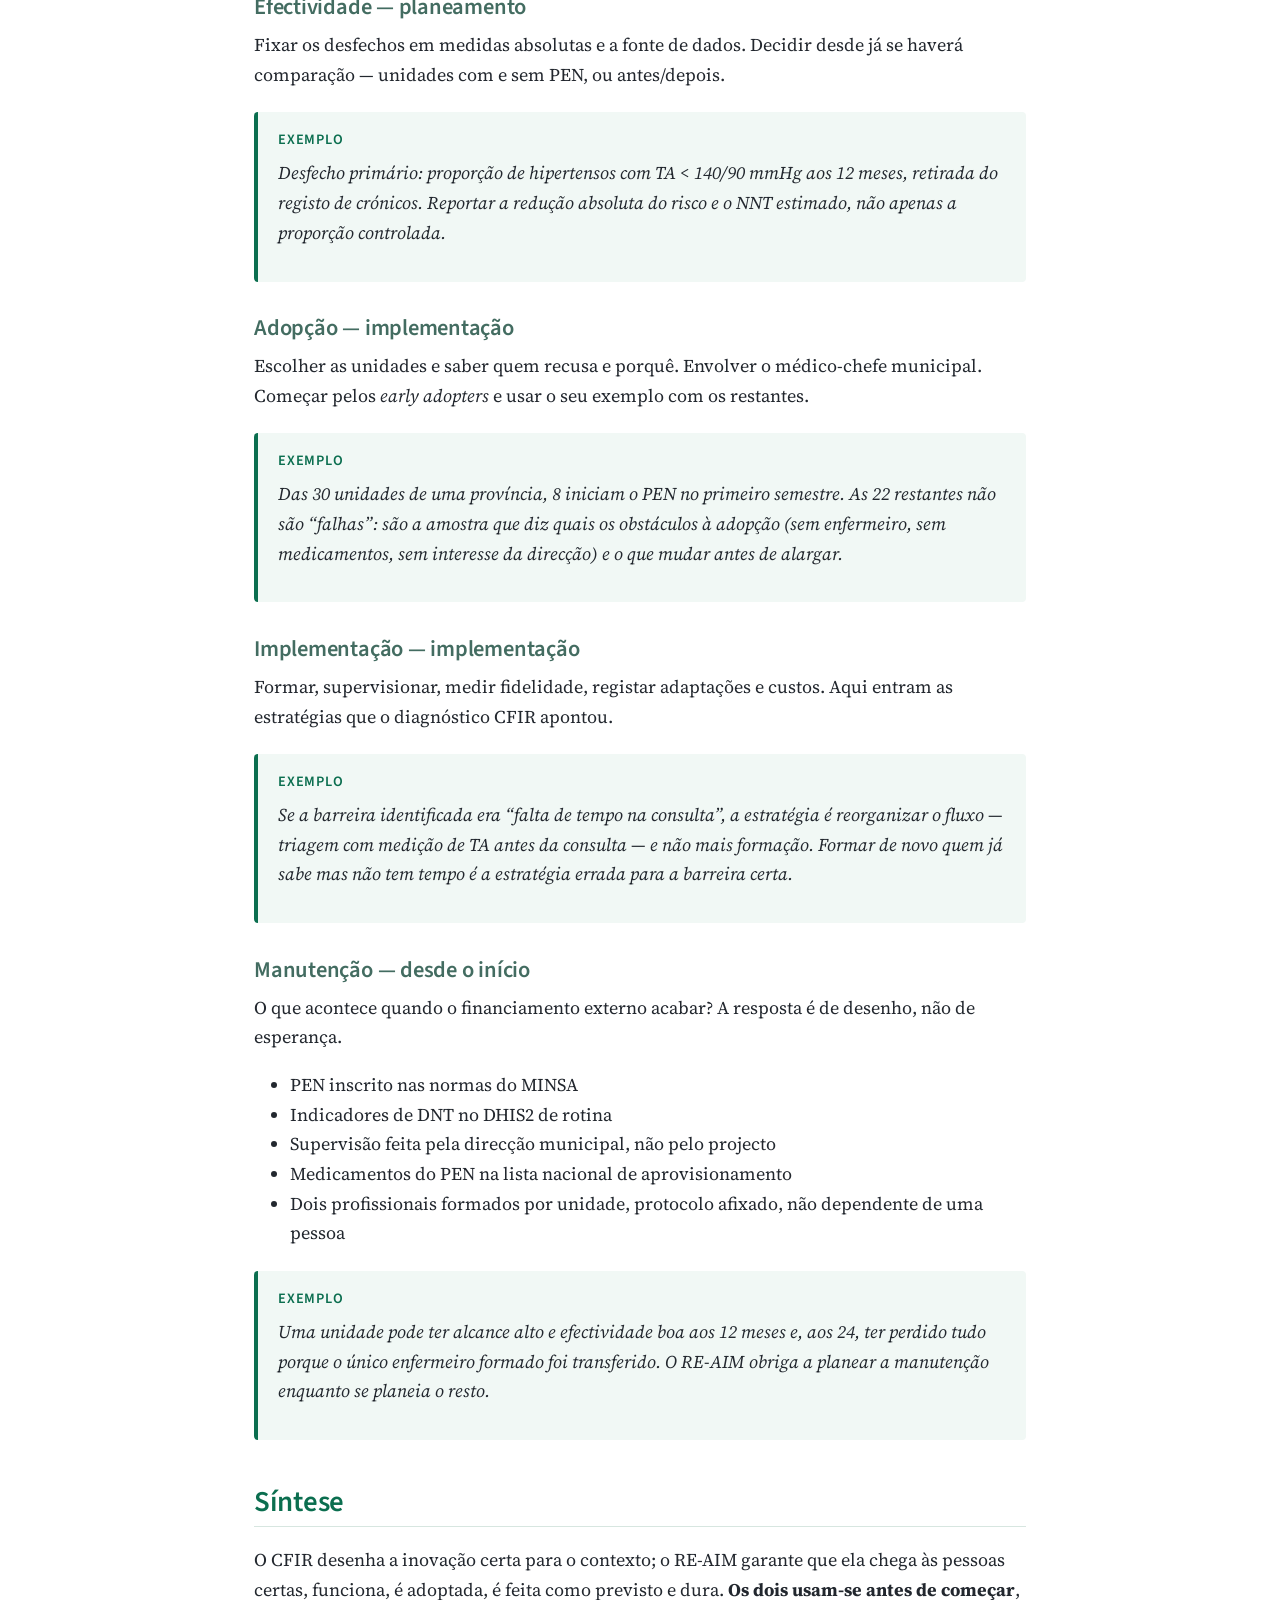
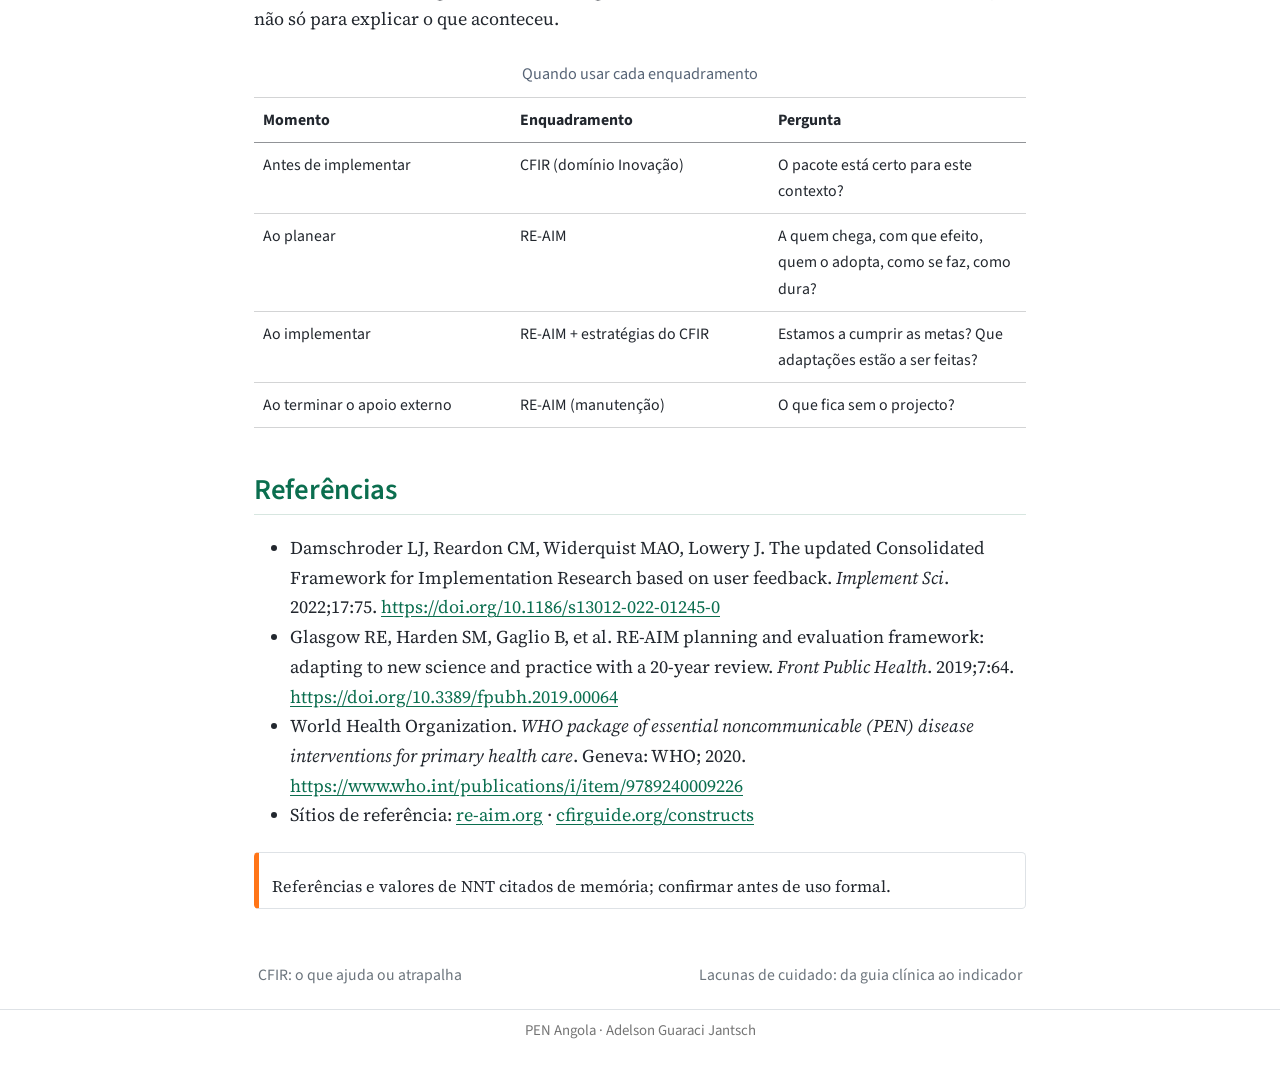
==== commit a07b85ed: "Built site for gh-pages" ====
--- a/cfir-reaim-desenho-pen.html
+++ b/cfir-reaim-desenho-pen.html
@@ -325,7 +325,7 @@
         <li class="sidebar-item sidebar-item-section">
       <div class="sidebar-item-container"> 
             <a class="sidebar-item-text sidebar-link text-start" data-bs-toggle="collapse" data-bs-target="#quarto-sidebar-section-2" role="navigation" aria-expanded="true">
- <span class="menu-text">Enquadramentos de implementação</span></a>
+ <span class="menu-text">Ciência da Implementação</span></a>
           <a class="sidebar-item-toggle text-start" data-bs-toggle="collapse" data-bs-target="#quarto-sidebar-section-2" role="navigation" aria-expanded="true" aria-label="Alternar seção">
             <i class="bi bi-chevron-right ms-2"></i>
           </a> 
@@ -333,22 +333,7 @@
       <ul id="quarto-sidebar-section-2" class="collapse list-unstyled sidebar-section depth1 show">  
           <li class="sidebar-item">
   <div class="sidebar-item-container"> 
-  <a href="./reaim-prism-cfir-pen-angola.html" class="sidebar-item-text sidebar-link"><span class="chapter-title">RE-AIM, PRISM e CFIR</span></a>
-  </div>
-</li>
-          <li class="sidebar-item">
-  <div class="sidebar-item-container"> 
-  <a href="./reaim.html" class="sidebar-item-text sidebar-link"><span class="chapter-title">RE-AIM: o que aconteceu de facto</span></a>
-  </div>
-</li>
-          <li class="sidebar-item">
-  <div class="sidebar-item-container"> 
-  <a href="./cfir.html" class="sidebar-item-text sidebar-link"><span class="chapter-title">CFIR: o que ajuda ou atrapalha</span></a>
-  </div>
-</li>
-          <li class="sidebar-item">
-  <div class="sidebar-item-container"> 
-  <a href="./cfir-reaim-desenho-pen.html" class="sidebar-item-text sidebar-link active"><span class="chapter-title">A inovação PEN: desenhar com o CFIR, implementar com o RE-AIM</span></a>
+  <a href="./inovacao.html" class="sidebar-item-text sidebar-link"><span class="chapter-title">Inovação</span></a>
   </div>
 </li>
       </ul>
@@ -356,12 +341,43 @@
         <li class="sidebar-item sidebar-item-section">
       <div class="sidebar-item-container"> 
             <a class="sidebar-item-text sidebar-link text-start" data-bs-toggle="collapse" data-bs-target="#quarto-sidebar-section-3" role="navigation" aria-expanded="true">
- <span class="menu-text">Aplicação ao piloto</span></a>
+ <span class="menu-text">Enquadramentos de implementação</span></a>
           <a class="sidebar-item-toggle text-start" data-bs-toggle="collapse" data-bs-target="#quarto-sidebar-section-3" role="navigation" aria-expanded="true" aria-label="Alternar seção">
             <i class="bi bi-chevron-right ms-2"></i>
           </a> 
       </div>
       <ul id="quarto-sidebar-section-3" class="collapse list-unstyled sidebar-section depth1 show">  
+          <li class="sidebar-item">
+  <div class="sidebar-item-container"> 
+  <a href="./reaim-prism-cfir-pen-angola.html" class="sidebar-item-text sidebar-link"><span class="chapter-title">RE-AIM, PRISM e CFIR</span></a>
+  </div>
+</li>
+          <li class="sidebar-item">
+  <div class="sidebar-item-container"> 
+  <a href="./reaim.html" class="sidebar-item-text sidebar-link"><span class="chapter-title">RE-AIM: o que aconteceu de facto</span></a>
+  </div>
+</li>
+          <li class="sidebar-item">
+  <div class="sidebar-item-container"> 
+  <a href="./cfir.html" class="sidebar-item-text sidebar-link"><span class="chapter-title">CFIR: o que ajuda ou atrapalha</span></a>
+  </div>
+</li>
+          <li class="sidebar-item">
+  <div class="sidebar-item-container"> 
+  <a href="./cfir-reaim-desenho-pen.html" class="sidebar-item-text sidebar-link active"><span class="chapter-title">A inovação PEN: desenhar com o CFIR, implementar com o RE-AIM</span></a>
+  </div>
+</li>
+      </ul>
+  </li>
+        <li class="sidebar-item sidebar-item-section">
+      <div class="sidebar-item-container"> 
+            <a class="sidebar-item-text sidebar-link text-start" data-bs-toggle="collapse" data-bs-target="#quarto-sidebar-section-4" role="navigation" aria-expanded="true">
+ <span class="menu-text">Aplicação ao piloto</span></a>
+          <a class="sidebar-item-toggle text-start" data-bs-toggle="collapse" data-bs-target="#quarto-sidebar-section-4" role="navigation" aria-expanded="true" aria-label="Alternar seção">
+            <i class="bi bi-chevron-right ms-2"></i>
+          </a> 
+      </div>
+      <ul id="quarto-sidebar-section-4" class="collapse list-unstyled sidebar-section depth1 show">  
           <li class="sidebar-item">
   <div class="sidebar-item-container"> 
   <a href="./lacunas-de-cuidado-pen-angola.html" class="sidebar-item-text sidebar-link"><span class="chapter-title">Lacunas de cuidado: da guia clínica ao indicador</span></a>
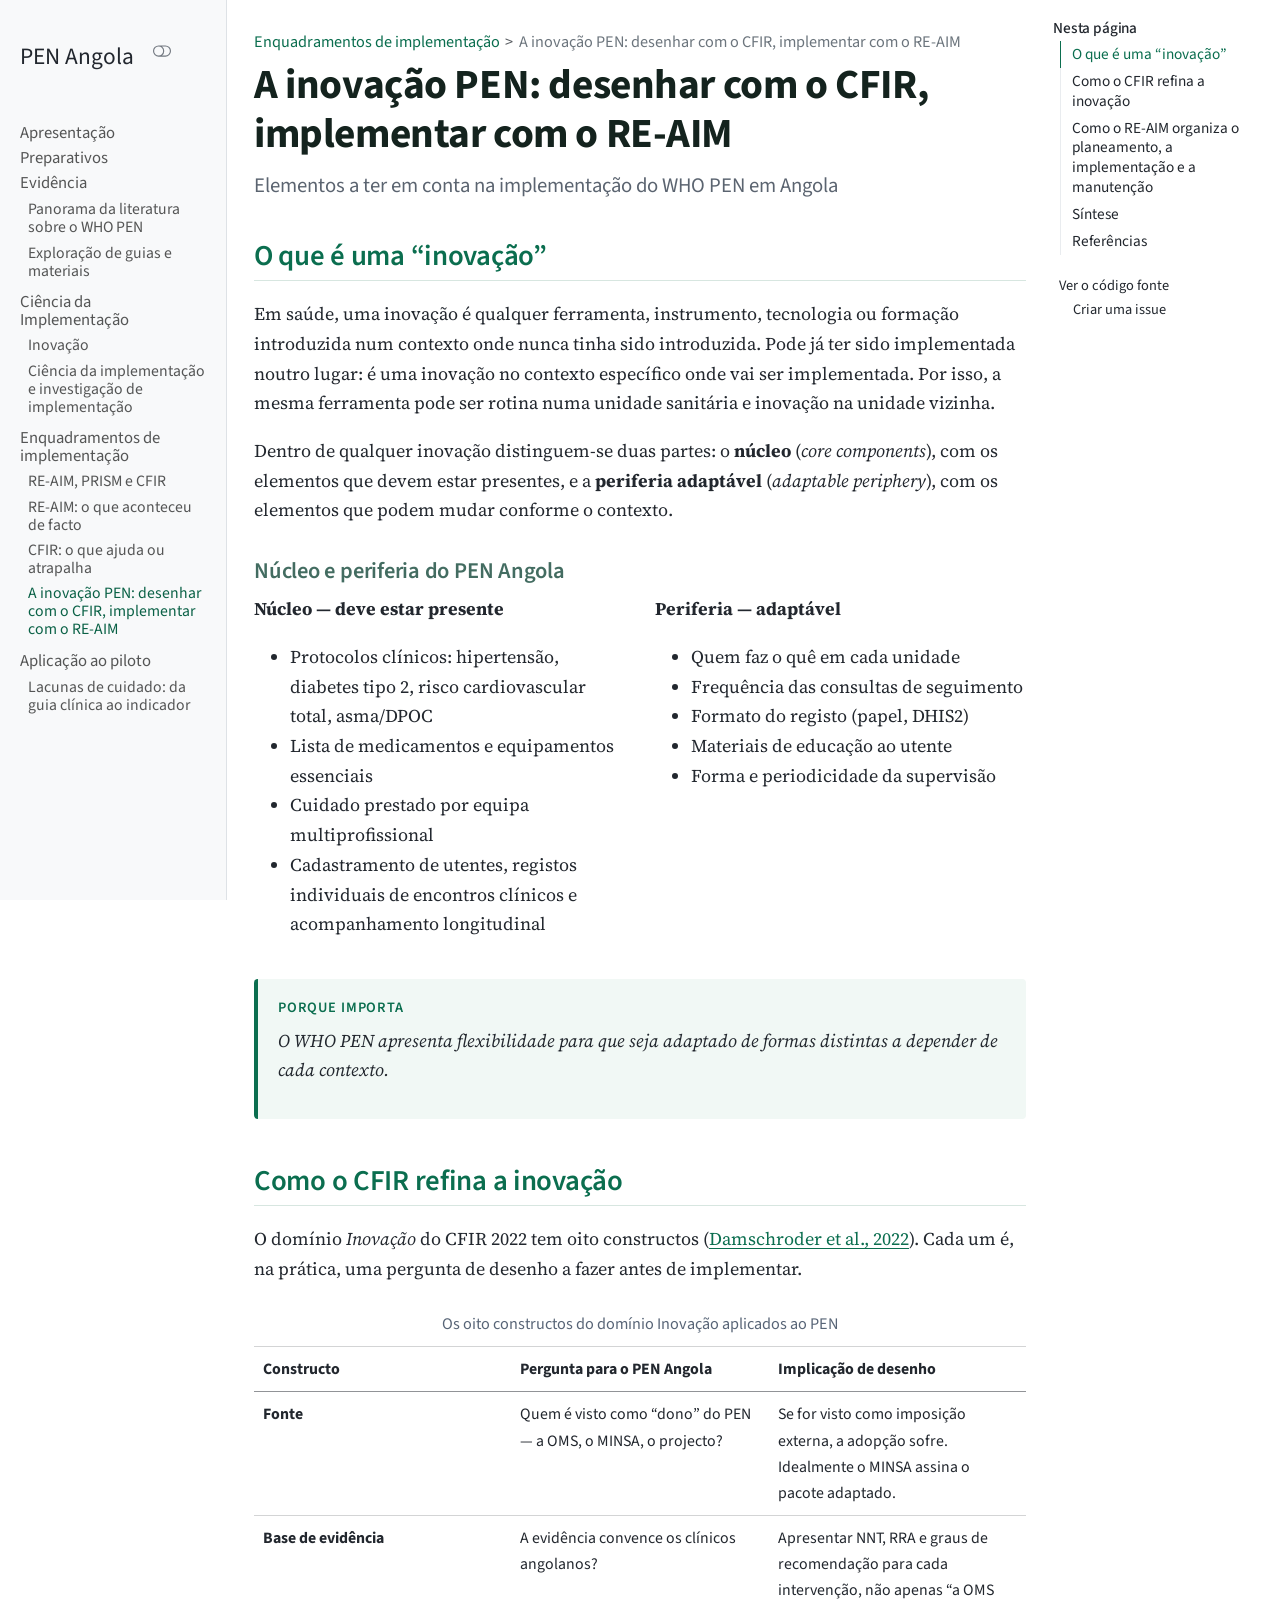
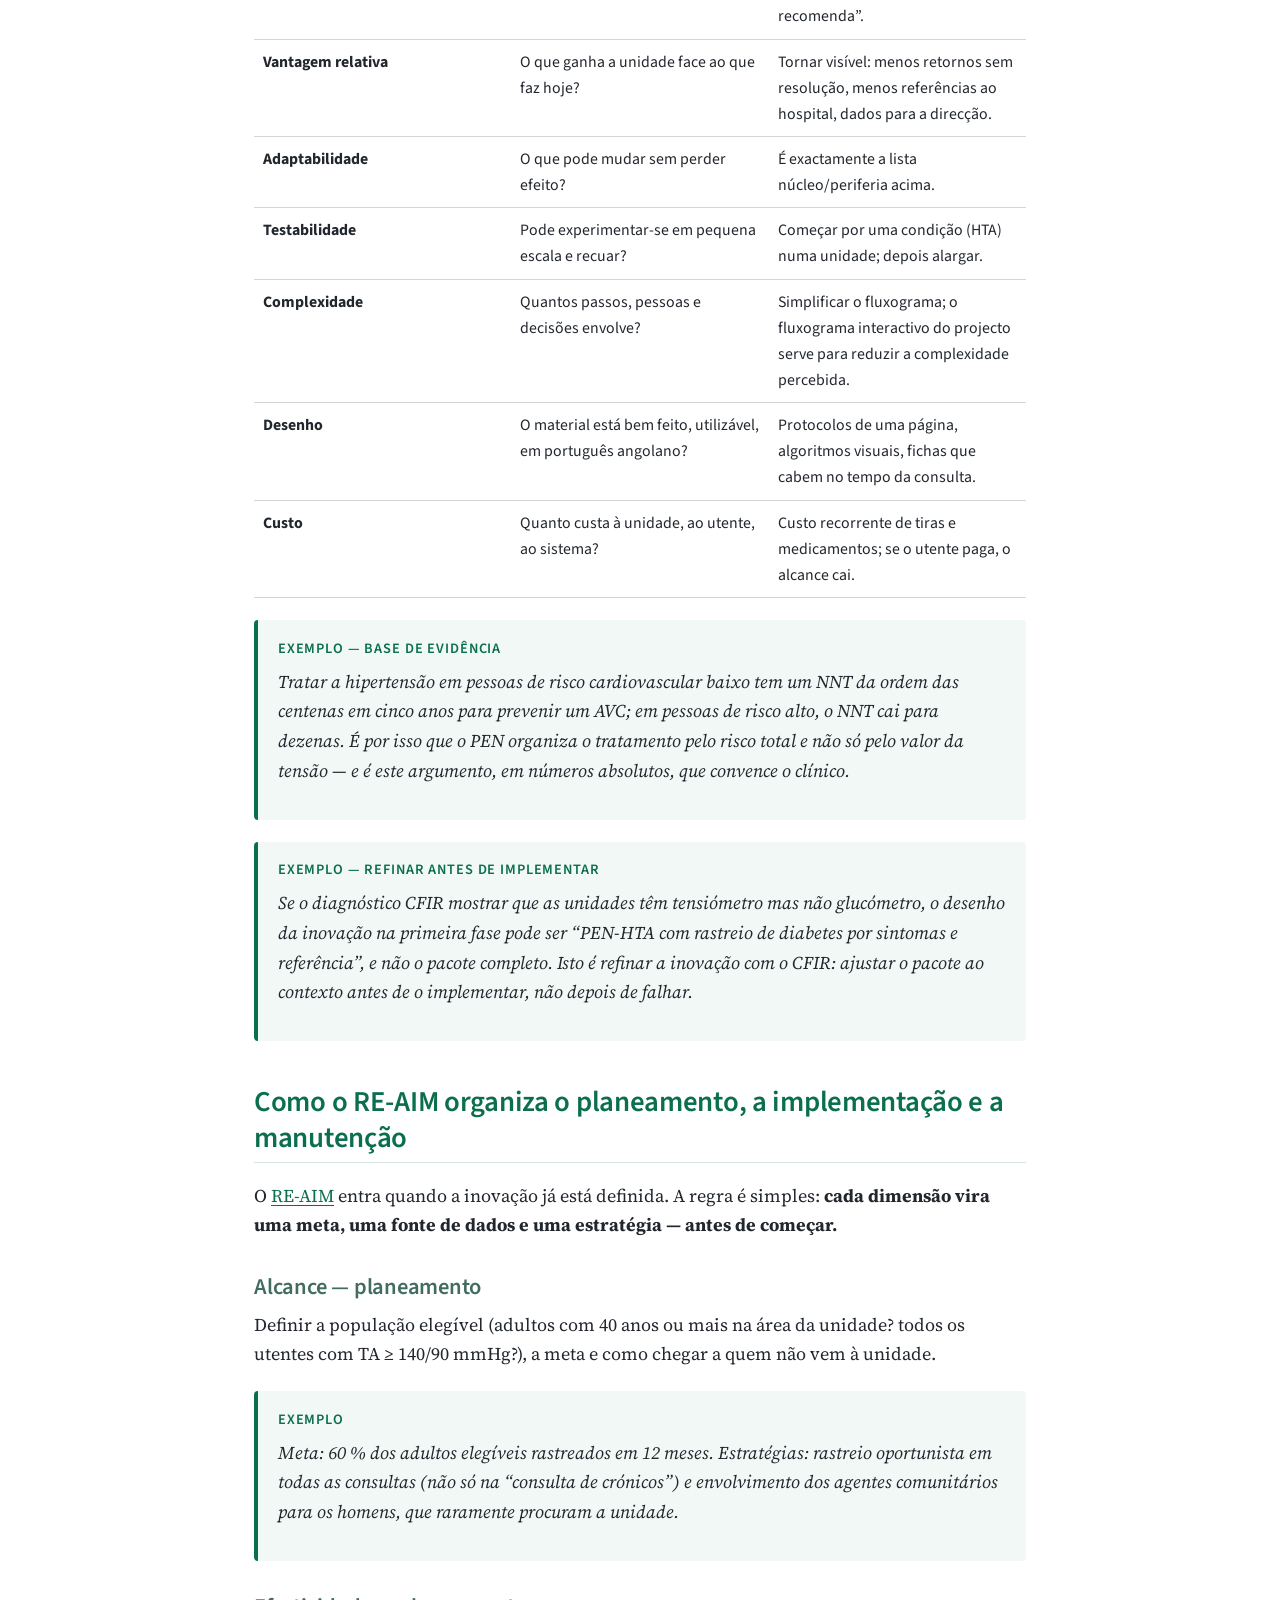
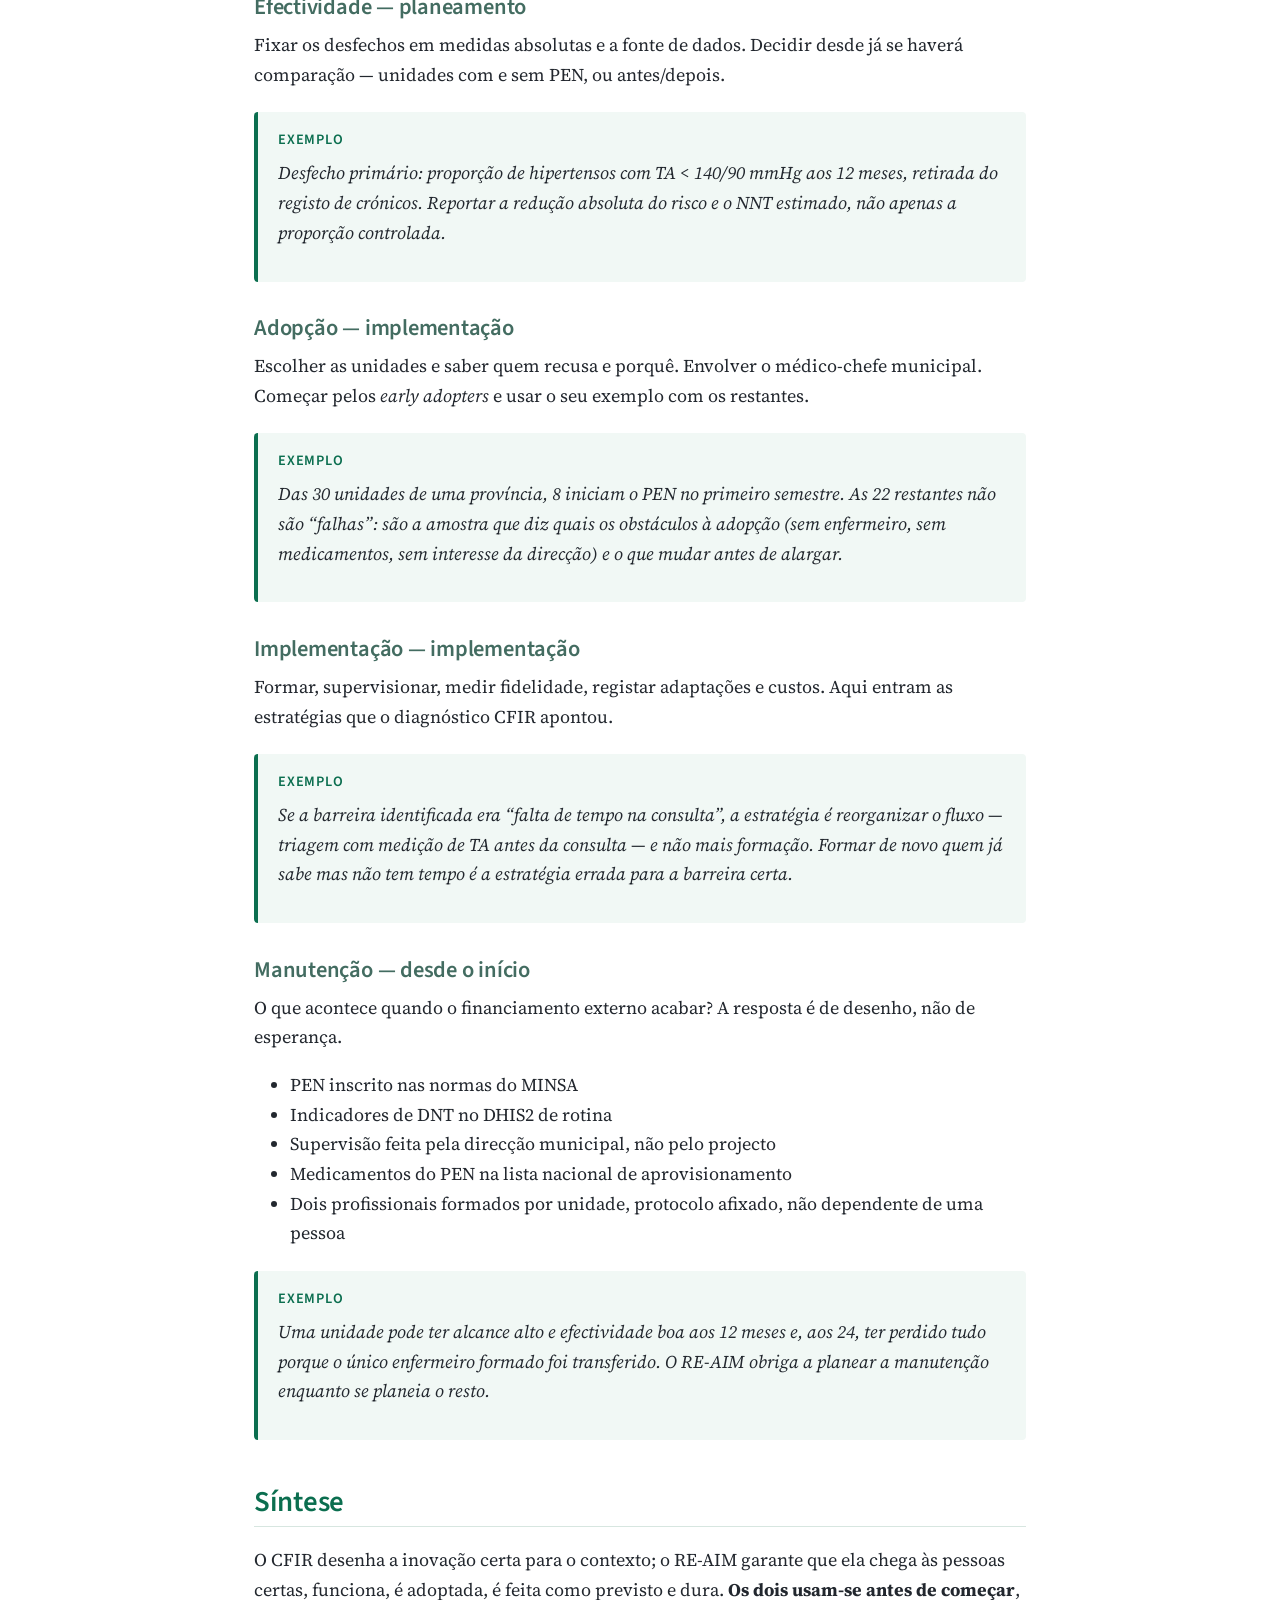
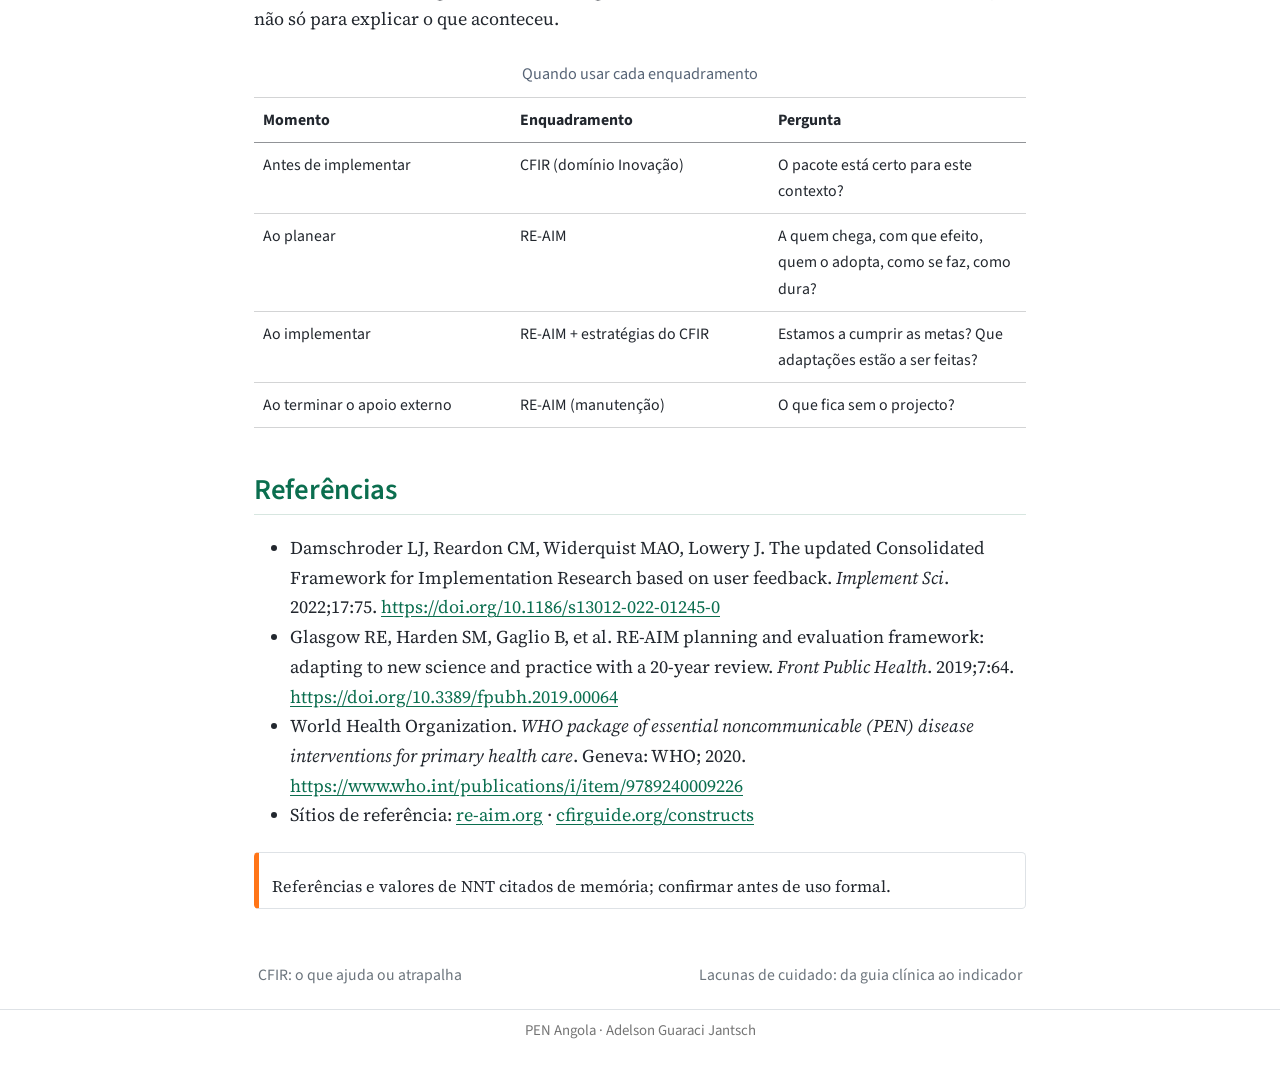
==== commit 4e8f26fe: "Built site for gh-pages" ====
--- a/cfir-reaim-desenho-pen.html
+++ b/cfir-reaim-desenho-pen.html
@@ -334,6 +334,11 @@
           <li class="sidebar-item">
   <div class="sidebar-item-container"> 
   <a href="./inovacao.html" class="sidebar-item-text sidebar-link"><span class="chapter-title">Inovação</span></a>
+  </div>
+</li>
+          <li class="sidebar-item">
+  <div class="sidebar-item-container"> 
+  <a href="./ciencia-implementacao.html" class="sidebar-item-text sidebar-link"><span class="chapter-title">Ciência da implementação e investigação de implementação</span></a>
   </div>
 </li>
       </ul>
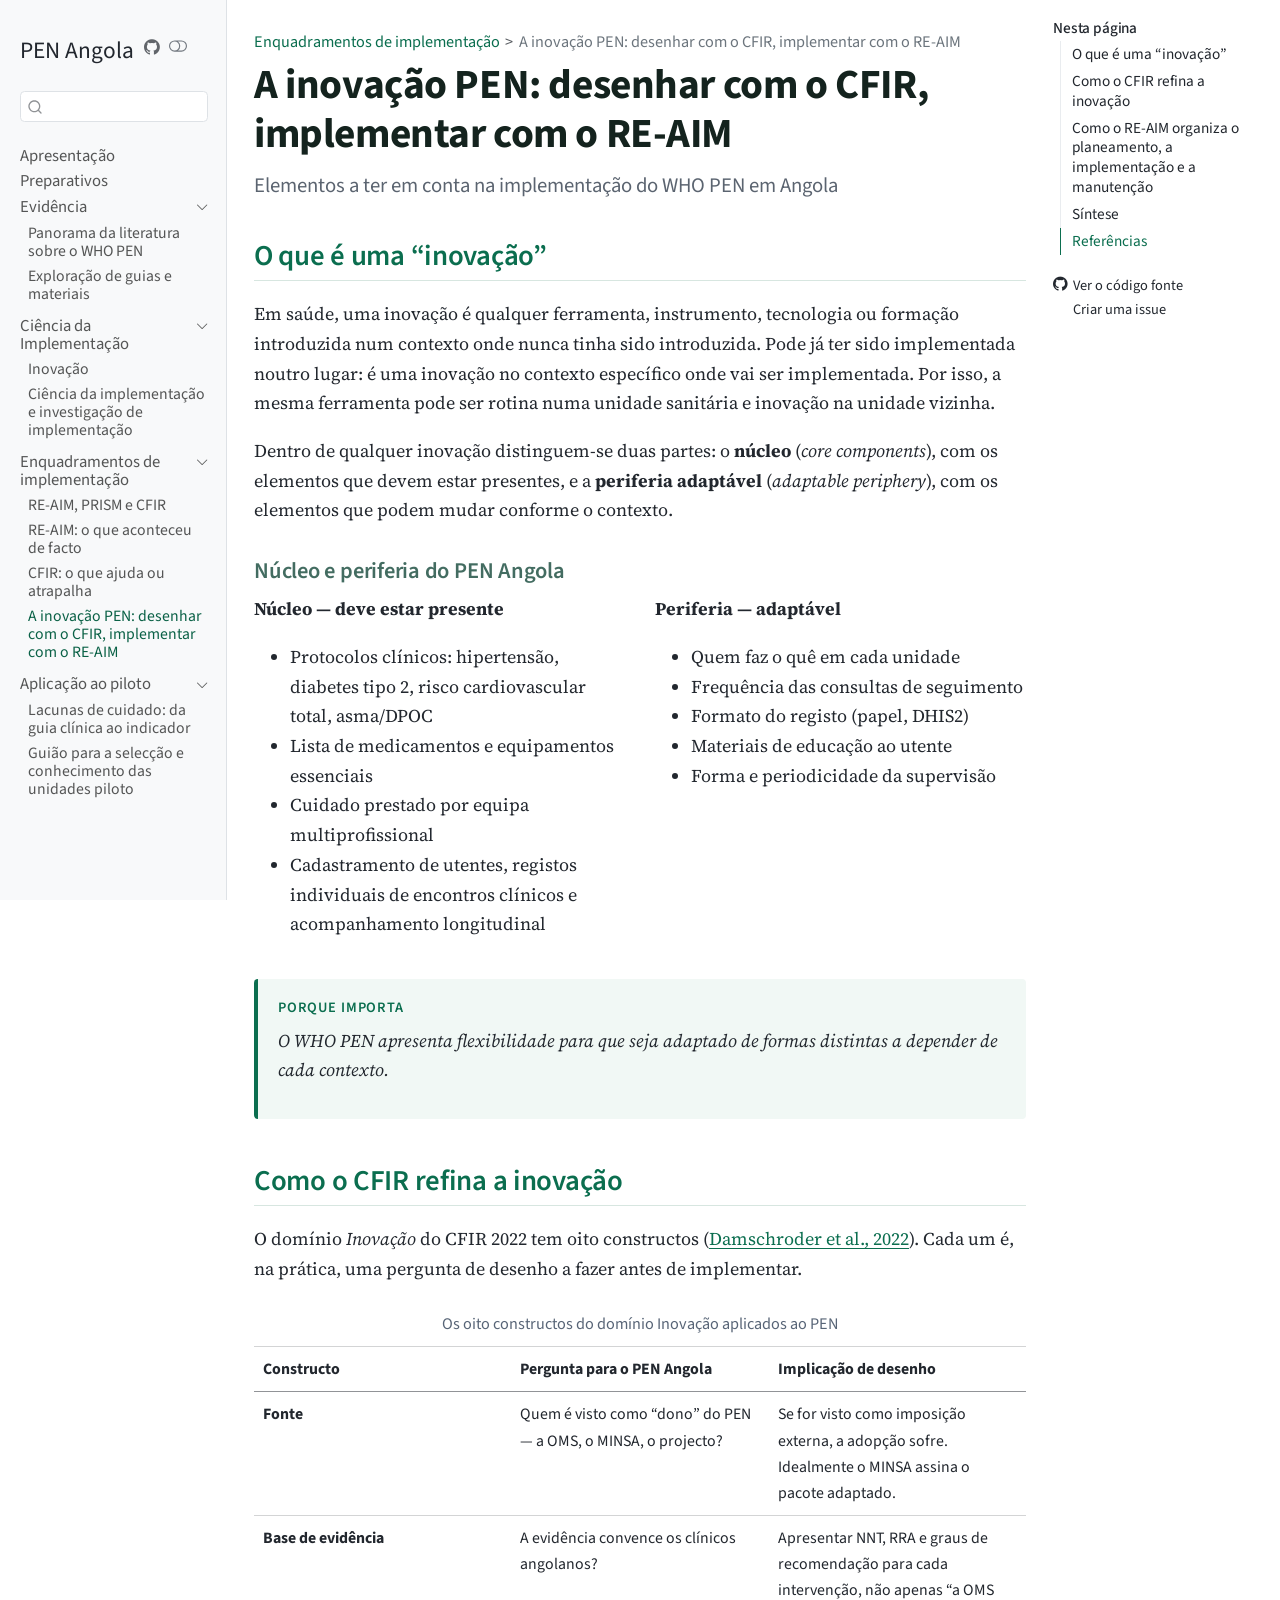
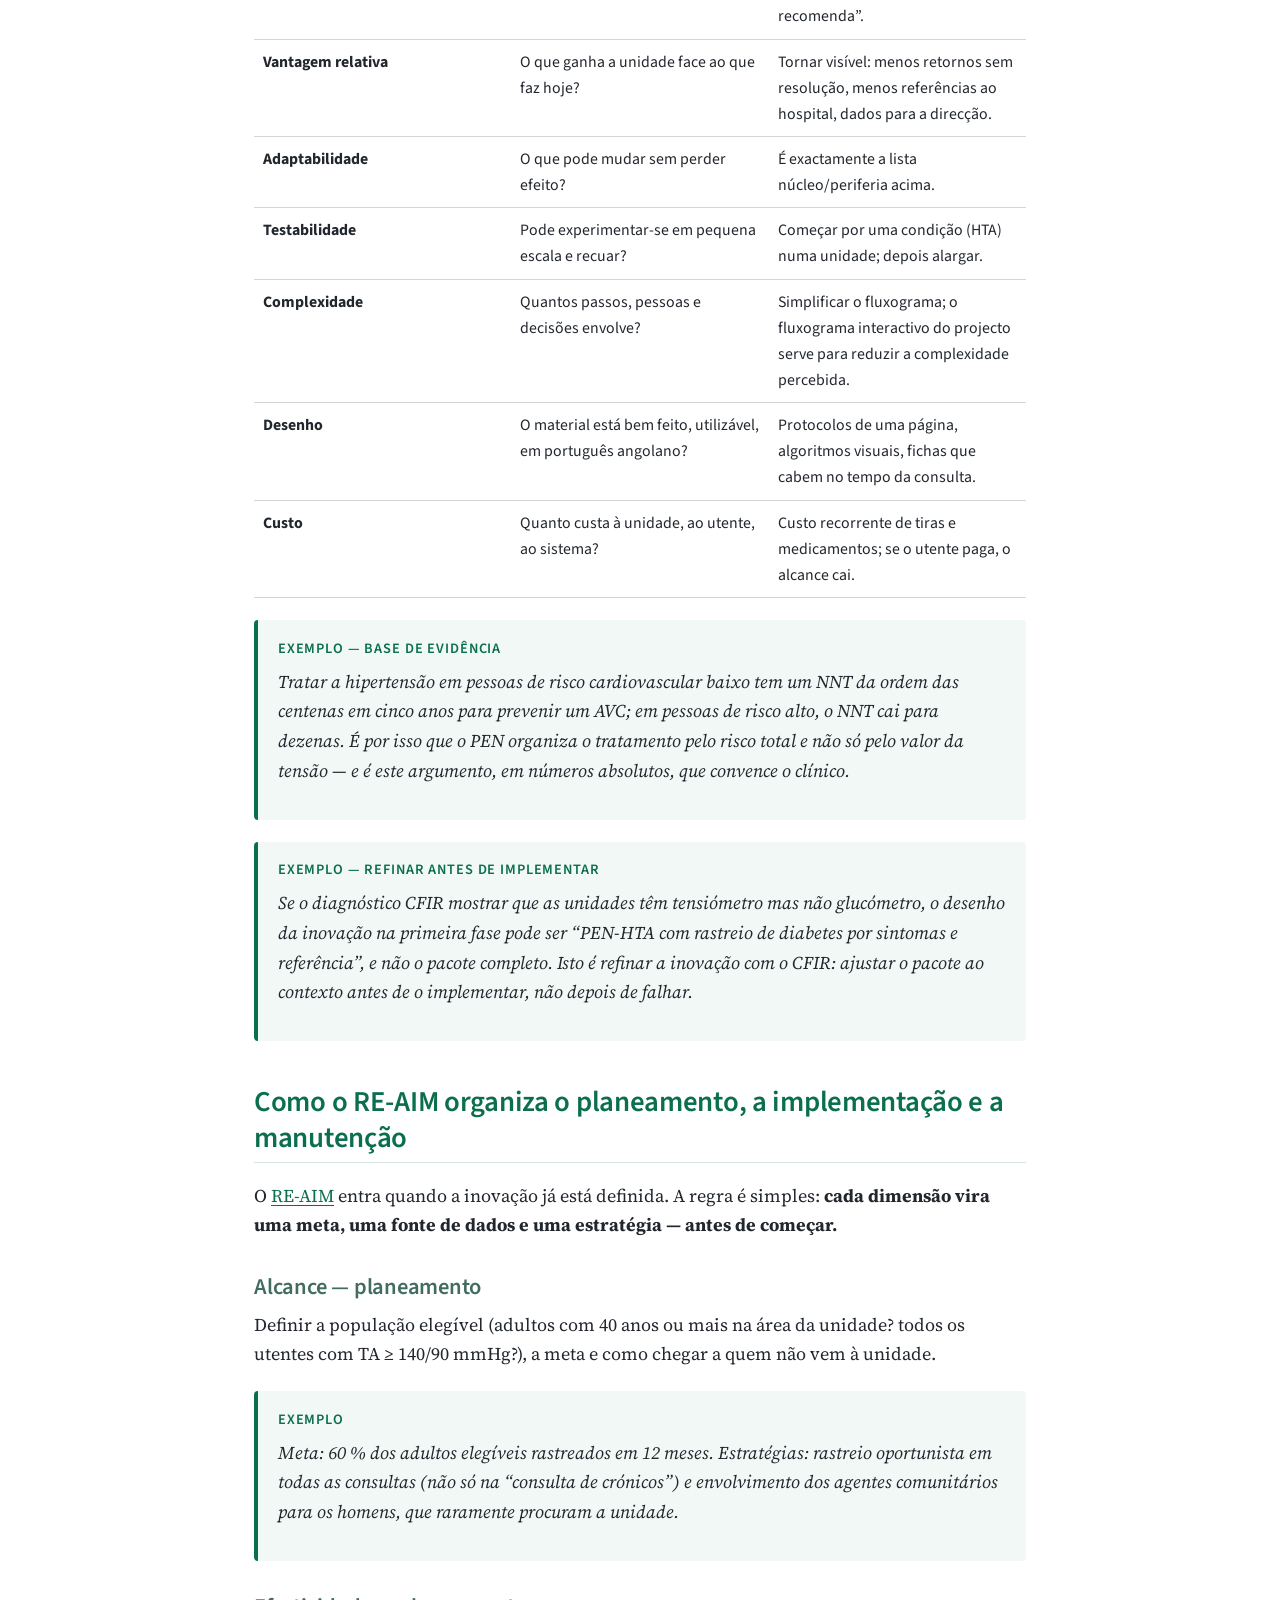
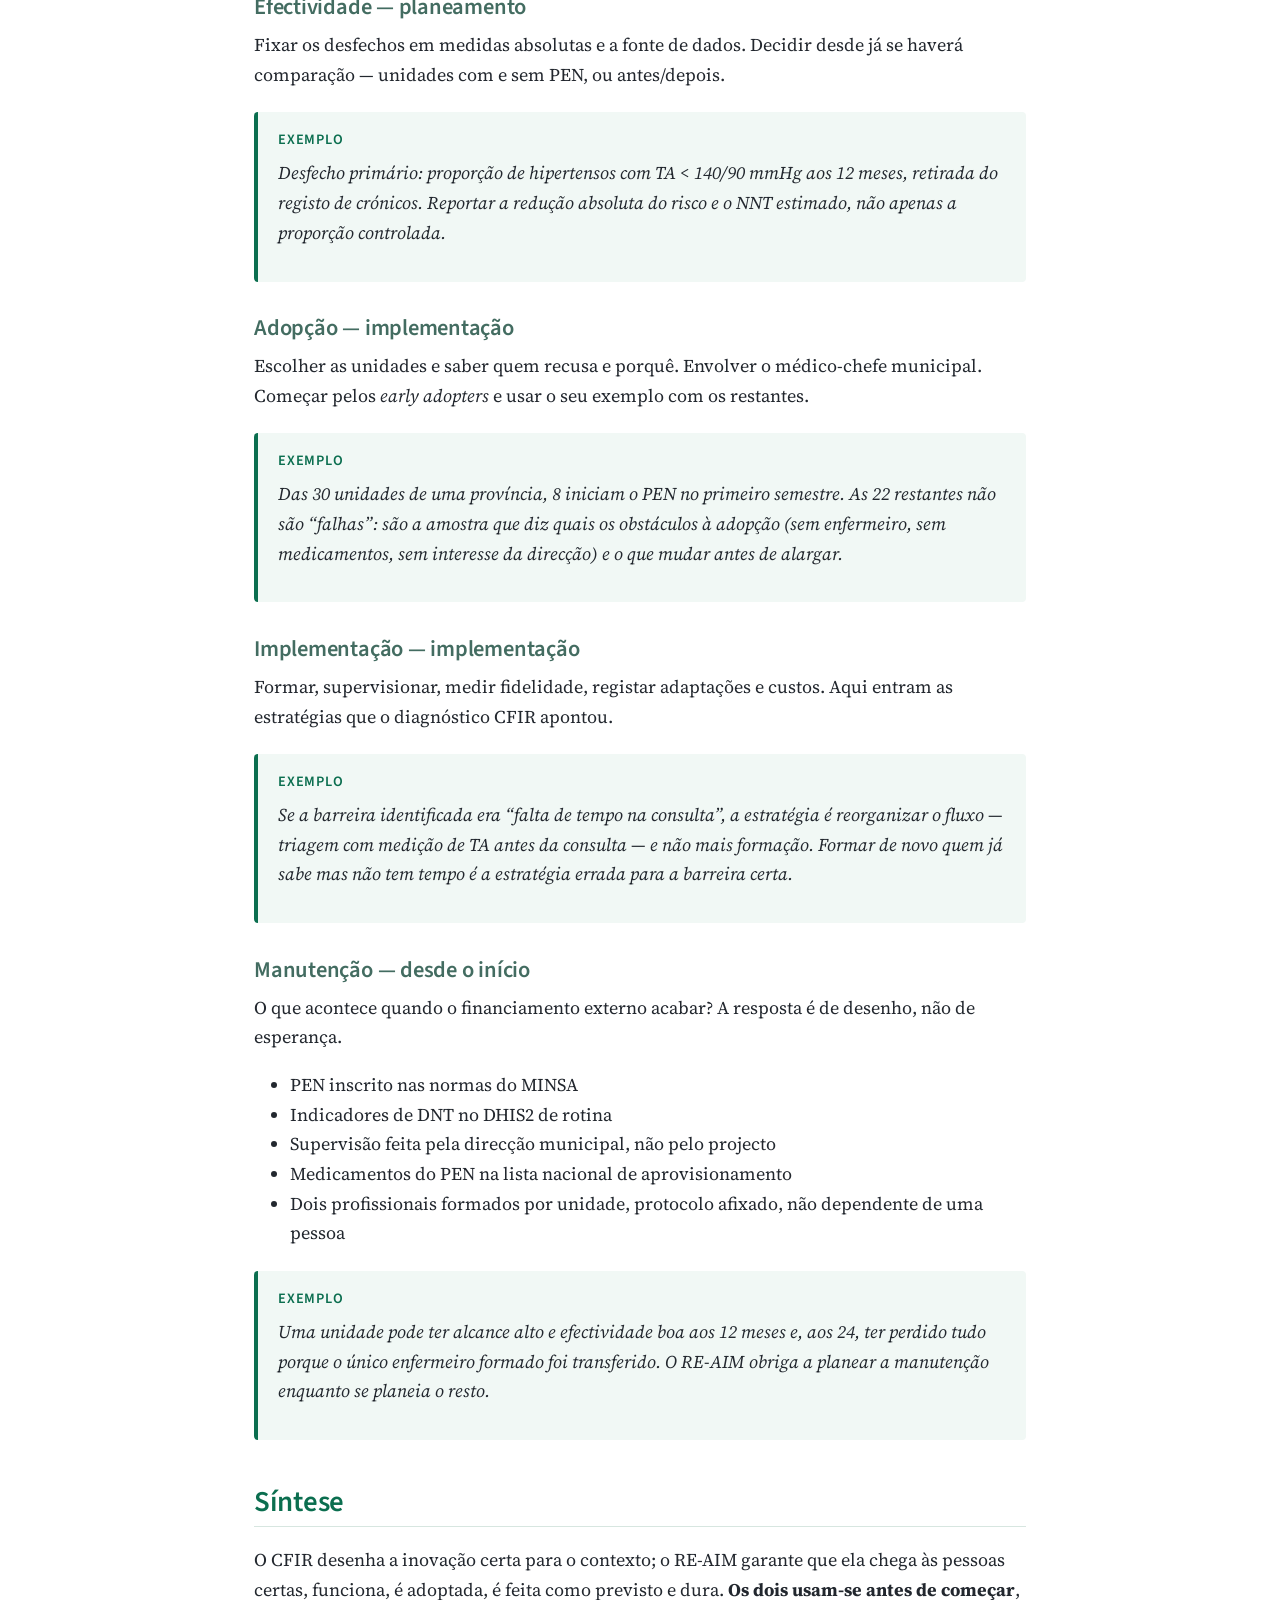
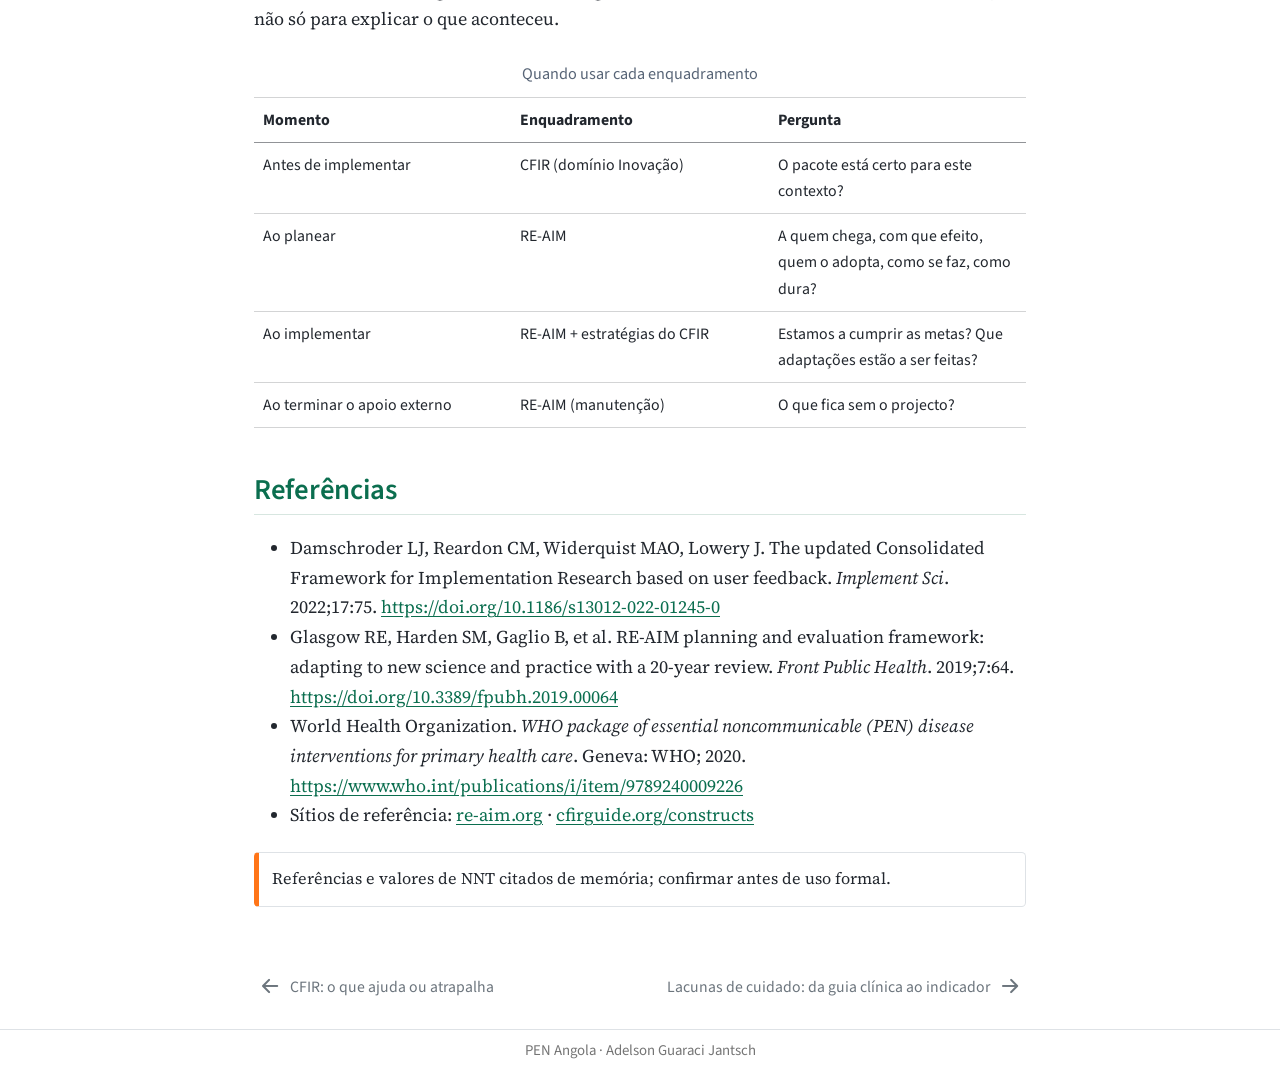
==== commit e12107a6: "Built site for gh-pages" ====
--- a/cfir-reaim-desenho-pen.html
+++ b/cfir-reaim-desenho-pen.html
@@ -2,7 +2,7 @@
 <html xmlns="http://www.w3.org/1999/xhtml" lang="pt" xml:lang="pt"><head>
 
 <meta charset="utf-8">
-<meta name="generator" content="quarto-1.8.25">
+<meta name="generator" content="quarto-1.6.42">
 
 <meta name="viewport" content="width=device-width, initial-scale=1.0, user-scalable=yes">
 
@@ -32,21 +32,17 @@
 <meta name="quarto:offset" content="./">
 <link href="./lacunas-de-cuidado-pen-angola.html" rel="next">
 <link href="./cfir.html" rel="prev">
-<script src="site_libs/quarto-html/quarto.js" type="module"></script>
-<script src="site_libs/quarto-html/tabsets/tabsets.js" type="module"></script>
-<script src="site_libs/quarto-html/axe/axe-check.js" type="module"></script>
+<script src="site_libs/quarto-html/quarto.js"></script>
 <script src="site_libs/quarto-html/popper.min.js"></script>
 <script src="site_libs/quarto-html/tippy.umd.min.js"></script>
 <script src="site_libs/quarto-html/anchor.min.js"></script>
 <link href="site_libs/quarto-html/tippy.css" rel="stylesheet">
-<link href="site_libs/quarto-html/quarto-syntax-highlighting-d9f556602a4d0dbd54f48a35e9d6f275.css" rel="stylesheet" class="quarto-color-scheme" id="quarto-text-highlighting-styles">
-<link href="site_libs/quarto-html/quarto-syntax-highlighting-dark-a410ac0594f3f60730e10a6a17a25e0c.css" rel="stylesheet" class="quarto-color-scheme quarto-color-alternate" id="quarto-text-highlighting-styles">
-<link href="site_libs/quarto-html/quarto-syntax-highlighting-d9f556602a4d0dbd54f48a35e9d6f275.css" rel="stylesheet" class="quarto-color-scheme-extra" id="quarto-text-highlighting-styles">
+<link href="site_libs/quarto-html/quarto-syntax-highlighting-4861398f4ea4dd5626286ff060da9aaa.css" rel="stylesheet" class="quarto-color-scheme" id="quarto-text-highlighting-styles">
+<link href="site_libs/quarto-html/quarto-syntax-highlighting-dark-8ec700a41a46c83acda2eba9f9d2be0c.css" rel="prefetch" class="quarto-color-scheme quarto-color-alternate" id="quarto-text-highlighting-styles">
 <script src="site_libs/bootstrap/bootstrap.min.js"></script>
 <link href="site_libs/bootstrap/bootstrap-icons.css" rel="stylesheet">
-<link href="site_libs/bootstrap/bootstrap-0578e7881288616dbf8e3ea461469366.min.css" rel="stylesheet" append-hash="true" class="quarto-color-scheme" id="quarto-bootstrap" data-mode="light">
-<link href="site_libs/bootstrap/bootstrap-dark-7978bb4974cbd753efe6f779a684a65d.min.css" rel="stylesheet" append-hash="true" class="quarto-color-scheme quarto-color-alternate" id="quarto-bootstrap" data-mode="dark">
-<link href="site_libs/bootstrap/bootstrap-0578e7881288616dbf8e3ea461469366.min.css" rel="stylesheet" append-hash="true" class="quarto-color-scheme-extra" id="quarto-bootstrap" data-mode="light">
+<link href="site_libs/bootstrap/bootstrap-f7fa54daab96ddf3f471d8b822569a91.min.css" rel="stylesheet" append-hash="true" class="quarto-color-scheme" id="quarto-bootstrap" data-mode="light">
+<link href="site_libs/bootstrap/bootstrap-dark-57233b4793763523764f64a2e98dc056.min.css" rel="prefetch" append-hash="true" class="quarto-color-scheme quarto-color-alternate" id="quarto-bootstrap" data-mode="dark">
 <script id="quarto-search-options" type="application/json">{
   "location": "sidebar",
   "copy-button": false,
@@ -79,178 +75,7 @@
 
 </head>
 
-<body class="nav-sidebar docked quarto-light"><script id="quarto-html-before-body" type="application/javascript">
-    const toggleBodyColorMode = (bsSheetEl) => {
-      const mode = bsSheetEl.getAttribute("data-mode");
-      const bodyEl = window.document.querySelector("body");
-      if (mode === "dark") {
-        bodyEl.classList.add("quarto-dark");
-        bodyEl.classList.remove("quarto-light");
-      } else {
-        bodyEl.classList.add("quarto-light");
-        bodyEl.classList.remove("quarto-dark");
-      }
-    }
-    const toggleBodyColorPrimary = () => {
-      const bsSheetEl = window.document.querySelector("link#quarto-bootstrap:not([rel=disabled-stylesheet])");
-      if (bsSheetEl) {
-        toggleBodyColorMode(bsSheetEl);
-      }
-    }
-    const setColorSchemeToggle = (alternate) => {
-      const toggles = window.document.querySelectorAll('.quarto-color-scheme-toggle');
-      for (let i=0; i < toggles.length; i++) {
-        const toggle = toggles[i];
-        if (toggle) {
-          if (alternate) {
-            toggle.classList.add("alternate");
-          } else {
-            toggle.classList.remove("alternate");
-          }
-        }
-      }
-    };
-    const toggleColorMode = (alternate) => {
-      // Switch the stylesheets
-      const primaryStylesheets = window.document.querySelectorAll('link.quarto-color-scheme:not(.quarto-color-alternate)');
-      const alternateStylesheets = window.document.querySelectorAll('link.quarto-color-scheme.quarto-color-alternate');
-      manageTransitions('#quarto-margin-sidebar .nav-link', false);
-      if (alternate) {
-        // note: dark is layered on light, we don't disable primary!
-        enableStylesheet(alternateStylesheets);
-        for (const sheetNode of alternateStylesheets) {
-          if (sheetNode.id === "quarto-bootstrap") {
-            toggleBodyColorMode(sheetNode);
-          }
-        }
-      } else {
-        disableStylesheet(alternateStylesheets);
-        enableStylesheet(primaryStylesheets)
-        toggleBodyColorPrimary();
-      }
-      manageTransitions('#quarto-margin-sidebar .nav-link', true);
-      // Switch the toggles
-      setColorSchemeToggle(alternate)
-      // Hack to workaround the fact that safari doesn't
-      // properly recolor the scrollbar when toggling (#1455)
-      if (navigator.userAgent.indexOf('Safari') > 0 && navigator.userAgent.indexOf('Chrome') == -1) {
-        manageTransitions("body", false);
-        window.scrollTo(0, 1);
-        setTimeout(() => {
-          window.scrollTo(0, 0);
-          manageTransitions("body", true);
-        }, 40);
-      }
-    }
-    const disableStylesheet = (stylesheets) => {
-      for (let i=0; i < stylesheets.length; i++) {
-        const stylesheet = stylesheets[i];
-        stylesheet.rel = 'disabled-stylesheet';
-      }
-    }
-    const enableStylesheet = (stylesheets) => {
-      for (let i=0; i < stylesheets.length; i++) {
-        const stylesheet = stylesheets[i];
-        if(stylesheet.rel !== 'stylesheet') { // for Chrome, which will still FOUC without this check
-          stylesheet.rel = 'stylesheet';
-        }
-      }
-    }
-    const manageTransitions = (selector, allowTransitions) => {
-      const els = window.document.querySelectorAll(selector);
-      for (let i=0; i < els.length; i++) {
-        const el = els[i];
-        if (allowTransitions) {
-          el.classList.remove('notransition');
-        } else {
-          el.classList.add('notransition');
-        }
-      }
-    }
-    const isFileUrl = () => {
-      return window.location.protocol === 'file:';
-    }
-    const hasAlternateSentinel = () => {
-      let styleSentinel = getColorSchemeSentinel();
-      if (styleSentinel !== null) {
-        return styleSentinel === "alternate";
-      } else {
-        return false;
-      }
-    }
-    const setStyleSentinel = (alternate) => {
-      const value = alternate ? "alternate" : "default";
-      if (!isFileUrl()) {
-        window.localStorage.setItem("quarto-color-scheme", value);
-      } else {
-        localAlternateSentinel = value;
-      }
-    }
-    const getColorSchemeSentinel = () => {
-      if (!isFileUrl()) {
-        const storageValue = window.localStorage.getItem("quarto-color-scheme");
-        return storageValue != null ? storageValue : localAlternateSentinel;
-      } else {
-        return localAlternateSentinel;
-      }
-    }
-    const toggleGiscusIfUsed = (isAlternate, darkModeDefault) => {
-      const baseTheme = document.querySelector('#giscus-base-theme')?.value ?? 'light';
-      const alternateTheme = document.querySelector('#giscus-alt-theme')?.value ?? 'dark';
-      let newTheme = '';
-      if(authorPrefersDark) {
-        newTheme = isAlternate ? baseTheme : alternateTheme;
-      } else {
-        newTheme = isAlternate ? alternateTheme : baseTheme;
-      }
-      const changeGiscusTheme = () => {
-        // From: https://github.com/giscus/giscus/issues/336
-        const sendMessage = (message) => {
-          const iframe = document.querySelector('iframe.giscus-frame');
-          if (!iframe) return;
-          iframe.contentWindow.postMessage({ giscus: message }, 'https://giscus.app');
-        }
-        sendMessage({
-          setConfig: {
-            theme: newTheme
-          }
-        });
-      }
-      const isGiscussLoaded = window.document.querySelector('iframe.giscus-frame') !== null;
-      if (isGiscussLoaded) {
-        changeGiscusTheme();
-      }
-    };
-    const authorPrefersDark = false;
-    const queryPrefersDark = window.matchMedia('(prefers-color-scheme: dark)');
-    const darkModeDefault = queryPrefersDark.matches;
-      document.querySelector('link#quarto-text-highlighting-styles.quarto-color-scheme-extra').rel = 'disabled-stylesheet';
-      document.querySelector('link#quarto-bootstrap.quarto-color-scheme-extra').rel = 'disabled-stylesheet';
-    let localAlternateSentinel = darkModeDefault ? 'alternate' : 'default';
-    // Dark / light mode switch
-    window.quartoToggleColorScheme = () => {
-      // Read the current dark / light value
-      let toAlternate = !hasAlternateSentinel();
-      toggleColorMode(toAlternate);
-      setStyleSentinel(toAlternate);
-      toggleGiscusIfUsed(toAlternate, darkModeDefault);
-      window.dispatchEvent(new Event('resize'));
-    };
-    queryPrefersDark.addEventListener("change", e => {
-      if(window.localStorage.getItem("quarto-color-scheme") !== null)
-        return;
-      const alternate = e.matches
-      toggleColorMode(alternate);
-      localAlternateSentinel = e.matches ? 'alternate' : 'default'; // this is used alongside local storage!
-      toggleGiscusIfUsed(alternate, darkModeDefault);
-    });
-    // Switch to dark mode if need be
-    if (hasAlternateSentinel()) {
-      toggleColorMode(true);
-    } else {
-      toggleColorMode(false);
-    }
-  </script>
+<body class="nav-sidebar docked">
 
 <div id="quarto-search-results"></div>
   <header id="quarto-header" class="headroom fixed-top">
@@ -272,9 +97,7 @@
 <div id="quarto-content" class="quarto-container page-columns page-rows-contents page-layout-article">
 <!-- sidebar -->
   <nav id="quarto-sidebar" class="sidebar collapse collapse-horizontal quarto-sidebar-collapse-item sidebar-navigation docked overflow-auto">
-    <div class="pt-lg-2 mt-2 text-left sidebar-header sidebar-header-stacked">
-      <a href="./index.html" class="sidebar-logo-link">
-      </a>
+    <div class="pt-lg-2 mt-2 text-left sidebar-header">
     <div class="sidebar-title mb-0 py-0">
       <a href="./">PEN Angola</a> 
         <div class="sidebar-tools-main">
@@ -386,6 +209,11 @@
           <li class="sidebar-item">
   <div class="sidebar-item-container"> 
   <a href="./lacunas-de-cuidado-pen-angola.html" class="sidebar-item-text sidebar-link"><span class="chapter-title">Lacunas de cuidado: da guia clínica ao indicador</span></a>
+  </div>
+</li>
+          <li class="sidebar-item">
+  <div class="sidebar-item-container"> 
+  <a href="./guiao-unidades-piloto.html" class="sidebar-item-text sidebar-link"><span class="chapter-title">Guião para a selecção e conhecimento das unidades piloto</span></a>
   </div>
 </li>
       </ul>
@@ -421,7 +249,6 @@
 <!-- main -->
 <main class="content" id="quarto-document-content">
 
-
 <header id="title-block-header" class="quarto-title-block default"><nav class="quarto-page-breadcrumbs quarto-title-breadcrumbs d-none d-lg-block" aria-label="breadcrumb"><ol class="breadcrumb"><li class="breadcrumb-item"><a href="./reaim-prism-cfir-pen-angola.html">Enquadramentos de implementação</a></li><li class="breadcrumb-item"><a href="./cfir-reaim-desenho-pen.html"><span class="chapter-title">A inovação PEN: desenhar com o CFIR, implementar com o RE-AIM</span></a></li></ol></nav>
 <div class="quarto-title">
 <h1 class="title"><span id="sec-desenho" class="quarto-section-identifier"><span class="chapter-title">A inovação PEN: desenhar com o CFIR, implementar com o RE-AIM</span></span></h1>
@@ -679,252 +506,400 @@
 
 </main> <!-- /main -->
 <script id="quarto-html-after-body" type="application/javascript">
-  window.document.addEventListener("DOMContentLoaded", function (event) {
-    // Ensure there is a toggle, if there isn't float one in the top right
-    if (window.document.querySelector('.quarto-color-scheme-toggle') === null) {
-      const a = window.document.createElement('a');
-      a.classList.add('top-right');
-      a.classList.add('quarto-color-scheme-toggle');
-      a.href = "";
-      a.onclick = function() { try { window.quartoToggleColorScheme(); } catch {} return false; };
-      const i = window.document.createElement("i");
-      i.classList.add('bi');
-      a.appendChild(i);
-      window.document.body.appendChild(a);
-    }
-    setColorSchemeToggle(hasAlternateSentinel())
-    const icon = "";
-    const anchorJS = new window.AnchorJS();
-    anchorJS.options = {
-      placement: 'right',
-      icon: icon
-    };
-    anchorJS.add('.anchored');
-    const isCodeAnnotation = (el) => {
-      for (const clz of el.classList) {
-        if (clz.startsWith('code-annotation-')) {                     
-          return true;
+window.document.addEventListener("DOMContentLoaded", function (event) {
+  const toggleBodyColorMode = (bsSheetEl) => {
+    const mode = bsSheetEl.getAttribute("data-mode");
+    const bodyEl = window.document.querySelector("body");
+    if (mode === "dark") {
+      bodyEl.classList.add("quarto-dark");
+      bodyEl.classList.remove("quarto-light");
+    } else {
+      bodyEl.classList.add("quarto-light");
+      bodyEl.classList.remove("quarto-dark");
+    }
+  }
+  const toggleBodyColorPrimary = () => {
+    const bsSheetEl = window.document.querySelector("link#quarto-bootstrap");
+    if (bsSheetEl) {
+      toggleBodyColorMode(bsSheetEl);
+    }
+  }
+  toggleBodyColorPrimary();  
+  const disableStylesheet = (stylesheets) => {
+    for (let i=0; i < stylesheets.length; i++) {
+      const stylesheet = stylesheets[i];
+      stylesheet.rel = 'prefetch';
+    }
+  }
+  const enableStylesheet = (stylesheets) => {
+    for (let i=0; i < stylesheets.length; i++) {
+      const stylesheet = stylesheets[i];
+      stylesheet.rel = 'stylesheet';
+    }
+  }
+  const manageTransitions = (selector, allowTransitions) => {
+    const els = window.document.querySelectorAll(selector);
+    for (let i=0; i < els.length; i++) {
+      const el = els[i];
+      if (allowTransitions) {
+        el.classList.remove('notransition');
+      } else {
+        el.classList.add('notransition');
+      }
+    }
+  }
+  const toggleGiscusIfUsed = (isAlternate, darkModeDefault) => {
+    const baseTheme = document.querySelector('#giscus-base-theme')?.value ?? 'light';
+    const alternateTheme = document.querySelector('#giscus-alt-theme')?.value ?? 'dark';
+    let newTheme = '';
+    if(darkModeDefault) {
+      newTheme = isAlternate ? baseTheme : alternateTheme;
+    } else {
+      newTheme = isAlternate ? alternateTheme : baseTheme;
+    }
+    const changeGiscusTheme = () => {
+      // From: https://github.com/giscus/giscus/issues/336
+      const sendMessage = (message) => {
+        const iframe = document.querySelector('iframe.giscus-frame');
+        if (!iframe) return;
+        iframe.contentWindow.postMessage({ giscus: message }, 'https://giscus.app');
+      }
+      sendMessage({
+        setConfig: {
+          theme: newTheme
+        }
+      });
+    }
+    const isGiscussLoaded = window.document.querySelector('iframe.giscus-frame') !== null;
+    if (isGiscussLoaded) {
+      changeGiscusTheme();
+    }
+  }
+  const toggleColorMode = (alternate) => {
+    // Switch the stylesheets
+    const alternateStylesheets = window.document.querySelectorAll('link.quarto-color-scheme.quarto-color-alternate');
+    manageTransitions('#quarto-margin-sidebar .nav-link', false);
+    if (alternate) {
+      enableStylesheet(alternateStylesheets);
+      for (const sheetNode of alternateStylesheets) {
+        if (sheetNode.id === "quarto-bootstrap") {
+          toggleBodyColorMode(sheetNode);
         }
       }
+    } else {
+      disableStylesheet(alternateStylesheets);
+      toggleBodyColorPrimary();
+    }
+    manageTransitions('#quarto-margin-sidebar .nav-link', true);
+    // Switch the toggles
+    const toggles = window.document.querySelectorAll('.quarto-color-scheme-toggle');
+    for (let i=0; i < toggles.length; i++) {
+      const toggle = toggles[i];
+      if (toggle) {
+        if (alternate) {
+          toggle.classList.add("alternate");     
+        } else {
+          toggle.classList.remove("alternate");
+        }
+      }
+    }
+    // Hack to workaround the fact that safari doesn't
+    // properly recolor the scrollbar when toggling (#1455)
+    if (navigator.userAgent.indexOf('Safari') > 0 && navigator.userAgent.indexOf('Chrome') == -1) {
+      manageTransitions("body", false);
+      window.scrollTo(0, 1);
+      setTimeout(() => {
+        window.scrollTo(0, 0);
+        manageTransitions("body", true);
+      }, 40);  
+    }
+  }
+  const isFileUrl = () => { 
+    return window.location.protocol === 'file:';
+  }
+  const hasAlternateSentinel = () => {  
+    let styleSentinel = getColorSchemeSentinel();
+    if (styleSentinel !== null) {
+      return styleSentinel === "alternate";
+    } else {
       return false;
     }
-    const onCopySuccess = function(e) {
-      // button target
-      const button = e.trigger;
-      // don't keep focus
-      button.blur();
-      // flash "checked"
-      button.classList.add('code-copy-button-checked');
-      var currentTitle = button.getAttribute("title");
-      button.setAttribute("title", "Copiada");
-      let tooltip;
-      if (window.bootstrap) {
-        button.setAttribute("data-bs-toggle", "tooltip");
-        button.setAttribute("data-bs-placement", "left");
-        button.setAttribute("data-bs-title", "Copiada");
-        tooltip = new bootstrap.Tooltip(button, 
-          { trigger: "manual", 
-            customClass: "code-copy-button-tooltip",
-            offset: [0, -8]});
-        tooltip.show();    
+  }
+  const setStyleSentinel = (alternate) => {
+    const value = alternate ? "alternate" : "default";
+    if (!isFileUrl()) {
+      window.localStorage.setItem("quarto-color-scheme", value);
+    } else {
+      localAlternateSentinel = value;
+    }
+  }
+  const getColorSchemeSentinel = () => {
+    if (!isFileUrl()) {
+      const storageValue = window.localStorage.getItem("quarto-color-scheme");
+      return storageValue != null ? storageValue : localAlternateSentinel;
+    } else {
+      return localAlternateSentinel;
+    }
+  }
+  const darkModeDefault = false;
+  let localAlternateSentinel = darkModeDefault ? 'alternate' : 'default';
+  // Dark / light mode switch
+  window.quartoToggleColorScheme = () => {
+    // Read the current dark / light value 
+    let toAlternate = !hasAlternateSentinel();
+    toggleColorMode(toAlternate);
+    setStyleSentinel(toAlternate);
+    toggleGiscusIfUsed(toAlternate, darkModeDefault);
+  };
+  // Ensure there is a toggle, if there isn't float one in the top right
+  if (window.document.querySelector('.quarto-color-scheme-toggle') === null) {
+    const a = window.document.createElement('a');
+    a.classList.add('top-right');
+    a.classList.add('quarto-color-scheme-toggle');
+    a.href = "";
+    a.onclick = function() { try { window.quartoToggleColorScheme(); } catch {} return false; };
+    const i = window.document.createElement("i");
+    i.classList.add('bi');
+    a.appendChild(i);
+    window.document.body.appendChild(a);
+  }
+  // Switch to dark mode if need be
+  if (hasAlternateSentinel()) {
+    toggleColorMode(true);
+  } else {
+    toggleColorMode(false);
+  }
+  const icon = "";
+  const anchorJS = new window.AnchorJS();
+  anchorJS.options = {
+    placement: 'right',
+    icon: icon
+  };
+  anchorJS.add('.anchored');
+  const isCodeAnnotation = (el) => {
+    for (const clz of el.classList) {
+      if (clz.startsWith('code-annotation-')) {                     
+        return true;
       }
-      setTimeout(function() {
-        if (tooltip) {
-          tooltip.hide();
-          button.removeAttribute("data-bs-title");
-          button.removeAttribute("data-bs-toggle");
-          button.removeAttribute("data-bs-placement");
-        }
-        button.setAttribute("title", currentTitle);
-        button.classList.remove('code-copy-button-checked');
-      }, 1000);
-      // clear code selection
-      e.clearSelection();
-    }
-    const getTextToCopy = function(trigger) {
-      const outerScaffold = trigger.parentElement.cloneNode(true);
-      const codeEl = outerScaffold.querySelector('code');
+    }
+    return false;
+  }
+  const onCopySuccess = function(e) {
+    // button target
+    const button = e.trigger;
+    // don't keep focus
+    button.blur();
+    // flash "checked"
+    button.classList.add('code-copy-button-checked');
+    var currentTitle = button.getAttribute("title");
+    button.setAttribute("title", "Copiada");
+    let tooltip;
+    if (window.bootstrap) {
+      button.setAttribute("data-bs-toggle", "tooltip");
+      button.setAttribute("data-bs-placement", "left");
+      button.setAttribute("data-bs-title", "Copiada");
+      tooltip = new bootstrap.Tooltip(button, 
+        { trigger: "manual", 
+          customClass: "code-copy-button-tooltip",
+          offset: [0, -8]});
+      tooltip.show();    
+    }
+    setTimeout(function() {
+      if (tooltip) {
+        tooltip.hide();
+        button.removeAttribute("data-bs-title");
+        button.removeAttribute("data-bs-toggle");
+        button.removeAttribute("data-bs-placement");
+      }
+      button.setAttribute("title", currentTitle);
+      button.classList.remove('code-copy-button-checked');
+    }, 1000);
+    // clear code selection
+    e.clearSelection();
+  }
+  const getTextToCopy = function(trigger) {
+      const codeEl = trigger.previousElementSibling.cloneNode(true);
       for (const childEl of codeEl.children) {
         if (isCodeAnnotation(childEl)) {
           childEl.remove();
         }
       }
       return codeEl.innerText;
-    }
-    const clipboard = new window.ClipboardJS('.code-copy-button:not([data-in-quarto-modal])', {
-      text: getTextToCopy
+  }
+  const clipboard = new window.ClipboardJS('.code-copy-button:not([data-in-quarto-modal])', {
+    text: getTextToCopy
+  });
+  clipboard.on('success', onCopySuccess);
+  if (window.document.getElementById('quarto-embedded-source-code-modal')) {
+    const clipboardModal = new window.ClipboardJS('.code-copy-button[data-in-quarto-modal]', {
+      text: getTextToCopy,
+      container: window.document.getElementById('quarto-embedded-source-code-modal')
     });
-    clipboard.on('success', onCopySuccess);
-    if (window.document.getElementById('quarto-embedded-source-code-modal')) {
-      const clipboardModal = new window.ClipboardJS('.code-copy-button[data-in-quarto-modal]', {
-        text: getTextToCopy,
-        container: window.document.getElementById('quarto-embedded-source-code-modal')
-      });
-      clipboardModal.on('success', onCopySuccess);
-    }
-      var localhostRegex = new RegExp(/^(?:http|https):\/\/localhost\:?[0-9]*\//);
-      var mailtoRegex = new RegExp(/^mailto:/);
-        var filterRegex = new RegExp("^(?:http:|https:)\/\/filustrias\.github\.io\/PEN_Angola\/");
-      var isInternal = (href) => {
-          return filterRegex.test(href) || localhostRegex.test(href) || mailtoRegex.test(href);
+    clipboardModal.on('success', onCopySuccess);
+  }
+    var localhostRegex = new RegExp(/^(?:http|https):\/\/localhost\:?[0-9]*\//);
+    var mailtoRegex = new RegExp(/^mailto:/);
+      var filterRegex = new RegExp("^(?:http:|https:)\/\/filustrias\.github\.io\/PEN_Angola\/");
+    var isInternal = (href) => {
+        return filterRegex.test(href) || localhostRegex.test(href) || mailtoRegex.test(href);
+    }
+    // Inspect non-navigation links and adorn them if external
+ 	var links = window.document.querySelectorAll('a[href]:not(.nav-link):not(.navbar-brand):not(.toc-action):not(.sidebar-link):not(.sidebar-item-toggle):not(.pagination-link):not(.no-external):not([aria-hidden]):not(.dropdown-item):not(.quarto-navigation-tool):not(.about-link)');
+    for (var i=0; i<links.length; i++) {
+      const link = links[i];
+      if (!isInternal(link.href)) {
+        // undo the damage that might have been done by quarto-nav.js in the case of
+        // links that we want to consider external
+        if (link.dataset.originalHref !== undefined) {
+          link.href = link.dataset.originalHref;
+        }
+          // target, if specified
+          link.setAttribute("target", "_blank");
+          if (link.getAttribute("rel") === null) {
+            link.setAttribute("rel", "noopener");
+          }
       }
-      // Inspect non-navigation links and adorn them if external
-     var links = window.document.querySelectorAll('a[href]:not(.nav-link):not(.navbar-brand):not(.toc-action):not(.sidebar-link):not(.sidebar-item-toggle):not(.pagination-link):not(.no-external):not([aria-hidden]):not(.dropdown-item):not(.quarto-navigation-tool):not(.about-link)');
-      for (var i=0; i<links.length; i++) {
-        const link = links[i];
-        if (!isInternal(link.href)) {
-          // undo the damage that might have been done by quarto-nav.js in the case of
-          // links that we want to consider external
-          if (link.dataset.originalHref !== undefined) {
-            link.href = link.dataset.originalHref;
+    }
+  function tippyHover(el, contentFn, onTriggerFn, onUntriggerFn) {
+    const config = {
+      allowHTML: true,
+      maxWidth: 500,
+      delay: 100,
+      arrow: false,
+      appendTo: function(el) {
+          return el.parentElement;
+      },
+      interactive: true,
+      interactiveBorder: 10,
+      theme: 'quarto',
+      placement: 'bottom-start',
+    };
+    if (contentFn) {
+      config.content = contentFn;
+    }
+    if (onTriggerFn) {
+      config.onTrigger = onTriggerFn;
+    }
+    if (onUntriggerFn) {
+      config.onUntrigger = onUntriggerFn;
+    }
+    window.tippy(el, config); 
+  }
+      let selectedAnnoteEl;
+      const selectorForAnnotation = ( cell, annotation) => {
+        let cellAttr = 'data-code-cell="' + cell + '"';
+        let lineAttr = 'data-code-annotation="' +  annotation + '"';
+        const selector = 'span[' + cellAttr + '][' + lineAttr + ']';
+        return selector;
+      }
+      const selectCodeLines = (annoteEl) => {
+        const doc = window.document;
+        const targetCell = annoteEl.getAttribute("data-target-cell");
+        const targetAnnotation = annoteEl.getAttribute("data-target-annotation");
+        const annoteSpan = window.document.querySelector(selectorForAnnotation(targetCell, targetAnnotation));
+        const lines = annoteSpan.getAttribute("data-code-lines").split(",");
+        const lineIds = lines.map((line) => {
+          return targetCell + "-" + line;
+        })
+        let top = null;
+        let height = null;
+        let parent = null;
+        if (lineIds.length > 0) {
+            //compute the position of the single el (top and bottom and make a div)
+            const el = window.document.getElementById(lineIds[0]);
+            top = el.offsetTop;
+            height = el.offsetHeight;
+            parent = el.parentElement.parentElement;
+          if (lineIds.length > 1) {
+            const lastEl = window.document.getElementById(lineIds[lineIds.length - 1]);
+            const bottom = lastEl.offsetTop + lastEl.offsetHeight;
+            height = bottom - top;
           }
-            // target, if specified
-            link.setAttribute("target", "_blank");
-            if (link.getAttribute("rel") === null) {
-              link.setAttribute("rel", "noopener");
+          if (top !== null && height !== null && parent !== null) {
+            // cook up a div (if necessary) and position it 
+            let div = window.document.getElementById("code-annotation-line-highlight");
+            if (div === null) {
+              div = window.document.createElement("div");
+              div.setAttribute("id", "code-annotation-line-highlight");
+              div.style.position = 'absolute';
+              parent.appendChild(div);
             }
+            div.style.top = top - 2 + "px";
+            div.style.height = height + 4 + "px";
+            div.style.left = 0;
+            let gutterDiv = window.document.getElementById("code-annotation-line-highlight-gutter");
+            if (gutterDiv === null) {
+              gutterDiv = window.document.createElement("div");
+              gutterDiv.setAttribute("id", "code-annotation-line-highlight-gutter");
+              gutterDiv.style.position = 'absolute';
+              const codeCell = window.document.getElementById(targetCell);
+              const gutter = codeCell.querySelector('.code-annotation-gutter');
+              gutter.appendChild(gutterDiv);
+            }
+            gutterDiv.style.top = top - 2 + "px";
+            gutterDiv.style.height = height + 4 + "px";
+          }
+          selectedAnnoteEl = annoteEl;
         }
+      };
+      const unselectCodeLines = () => {
+        const elementsIds = ["code-annotation-line-highlight", "code-annotation-line-highlight-gutter"];
+        elementsIds.forEach((elId) => {
+          const div = window.document.getElementById(elId);
+          if (div) {
+            div.remove();
+          }
+        });
+        selectedAnnoteEl = undefined;
+      };
+        // Handle positioning of the toggle
+    window.addEventListener(
+      "resize",
+      throttle(() => {
+        elRect = undefined;
+        if (selectedAnnoteEl) {
+          selectCodeLines(selectedAnnoteEl);
+        }
+      }, 10)
+    );
+    function throttle(fn, ms) {
+    let throttle = false;
+    let timer;
+      return (...args) => {
+        if(!throttle) { // first call gets through
+            fn.apply(this, args);
+            throttle = true;
+        } else { // all the others get throttled
+            if(timer) clearTimeout(timer); // cancel #2
+            timer = setTimeout(() => {
+              fn.apply(this, args);
+              timer = throttle = false;
+            }, ms);
+        }
+      };
+    }
+      // Attach click handler to the DT
+      const annoteDls = window.document.querySelectorAll('dt[data-target-cell]');
+      for (const annoteDlNode of annoteDls) {
+        annoteDlNode.addEventListener('click', (event) => {
+          const clickedEl = event.target;
+          if (clickedEl !== selectedAnnoteEl) {
+            unselectCodeLines();
+            const activeEl = window.document.querySelector('dt[data-target-cell].code-annotation-active');
+            if (activeEl) {
+              activeEl.classList.remove('code-annotation-active');
+            }
+            selectCodeLines(clickedEl);
+            clickedEl.classList.add('code-annotation-active');
+          } else {
+            // Unselect the line
+            unselectCodeLines();
+            clickedEl.classList.remove('code-annotation-active');
+          }
+        });
       }
-    function tippyHover(el, contentFn, onTriggerFn, onUntriggerFn) {
-      const config = {
-        allowHTML: true,
-        maxWidth: 500,
-        delay: 100,
-        arrow: false,
-        appendTo: function(el) {
-            return el.parentElement;
-        },
-        interactive: true,
-        interactiveBorder: 10,
-        theme: 'quarto',
-        placement: 'bottom-start',
-      };
-      if (contentFn) {
-        config.content = contentFn;
-      }
-      if (onTriggerFn) {
-        config.onTrigger = onTriggerFn;
-      }
-      if (onUntriggerFn) {
-        config.onUntrigger = onUntriggerFn;
-      }
-      window.tippy(el, config); 
-    }
-        let selectedAnnoteEl;
-        const selectorForAnnotation = ( cell, annotation) => {
-          let cellAttr = 'data-code-cell="' + cell + '"';
-          let lineAttr = 'data-code-annotation="' +  annotation + '"';
-          const selector = 'span[' + cellAttr + '][' + lineAttr + ']';
-          return selector;
-        }
-        const selectCodeLines = (annoteEl) => {
-          const doc = window.document;
-          const targetCell = annoteEl.getAttribute("data-target-cell");
-          const targetAnnotation = annoteEl.getAttribute("data-target-annotation");
-          const annoteSpan = window.document.querySelector(selectorForAnnotation(targetCell, targetAnnotation));
-          const lines = annoteSpan.getAttribute("data-code-lines").split(",");
-          const lineIds = lines.map((line) => {
-            return targetCell + "-" + line;
-          })
-          let top = null;
-          let height = null;
-          let parent = null;
-          if (lineIds.length > 0) {
-              //compute the position of the single el (top and bottom and make a div)
-              const el = window.document.getElementById(lineIds[0]);
-              top = el.offsetTop;
-              height = el.offsetHeight;
-              parent = el.parentElement.parentElement;
-            if (lineIds.length > 1) {
-              const lastEl = window.document.getElementById(lineIds[lineIds.length - 1]);
-              const bottom = lastEl.offsetTop + lastEl.offsetHeight;
-              height = bottom - top;
-            }
-            if (top !== null && height !== null && parent !== null) {
-              // cook up a div (if necessary) and position it 
-              let div = window.document.getElementById("code-annotation-line-highlight");
-              if (div === null) {
-                div = window.document.createElement("div");
-                div.setAttribute("id", "code-annotation-line-highlight");
-                div.style.position = 'absolute';
-                parent.appendChild(div);
-              }
-              div.style.top = top - 2 + "px";
-              div.style.height = height + 4 + "px";
-              div.style.left = 0;
-              let gutterDiv = window.document.getElementById("code-annotation-line-highlight-gutter");
-              if (gutterDiv === null) {
-                gutterDiv = window.document.createElement("div");
-                gutterDiv.setAttribute("id", "code-annotation-line-highlight-gutter");
-                gutterDiv.style.position = 'absolute';
-                const codeCell = window.document.getElementById(targetCell);
-                const gutter = codeCell.querySelector('.code-annotation-gutter');
-                gutter.appendChild(gutterDiv);
-              }
-              gutterDiv.style.top = top - 2 + "px";
-              gutterDiv.style.height = height + 4 + "px";
-            }
-            selectedAnnoteEl = annoteEl;
-          }
-        };
-        const unselectCodeLines = () => {
-          const elementsIds = ["code-annotation-line-highlight", "code-annotation-line-highlight-gutter"];
-          elementsIds.forEach((elId) => {
-            const div = window.document.getElementById(elId);
-            if (div) {
-              div.remove();
-            }
-          });
-          selectedAnnoteEl = undefined;
-        };
-          // Handle positioning of the toggle
-      window.addEventListener(
-        "resize",
-        throttle(() => {
-          elRect = undefined;
-          if (selectedAnnoteEl) {
-            selectCodeLines(selectedAnnoteEl);
-          }
-        }, 10)
-      );
-      function throttle(fn, ms) {
-      let throttle = false;
-      let timer;
-        return (...args) => {
-          if(!throttle) { // first call gets through
-              fn.apply(this, args);
-              throttle = true;
-          } else { // all the others get throttled
-              if(timer) clearTimeout(timer); // cancel #2
-              timer = setTimeout(() => {
-                fn.apply(this, args);
-                timer = throttle = false;
-              }, ms);
-          }
-        };
-      }
-        // Attach click handler to the DT
-        const annoteDls = window.document.querySelectorAll('dt[data-target-cell]');
-        for (const annoteDlNode of annoteDls) {
-          annoteDlNode.addEventListener('click', (event) => {
-            const clickedEl = event.target;
-            if (clickedEl !== selectedAnnoteEl) {
-              unselectCodeLines();
-              const activeEl = window.document.querySelector('dt[data-target-cell].code-annotation-active');
-              if (activeEl) {
-                activeEl.classList.remove('code-annotation-active');
-              }
-              selectCodeLines(clickedEl);
-              clickedEl.classList.add('code-annotation-active');
-            } else {
-              // Unselect the line
-              unselectCodeLines();
-              clickedEl.classList.remove('code-annotation-active');
-            }
-          });
-        }
-  });
-  </script>
+});
+</script>
 <nav class="page-navigation">
   <div class="nav-page nav-page-previous">
       <a href="./cfir.html" class="pagination-link" aria-label="CFIR: o que ajuda ou atrapalha">
--- a/site_libs/quarto-html/quarto-syntax-highlighting-4861398f4ea4dd5626286ff060da9aaa.css
+++ b/site_libs/quarto-html/quarto-syntax-highlighting-4861398f4ea4dd5626286ff060da9aaa.css
@@ -0,0 +1,205 @@
+/* quarto syntax highlight colors */
+:root {
+  --quarto-hl-ot-color: #003B4F;
+  --quarto-hl-at-color: #657422;
+  --quarto-hl-ss-color: #20794D;
+  --quarto-hl-an-color: #5E5E5E;
+  --quarto-hl-fu-color: #4758AB;
+  --quarto-hl-st-color: #20794D;
+  --quarto-hl-cf-color: #003B4F;
+  --quarto-hl-op-color: #5E5E5E;
+  --quarto-hl-er-color: #AD0000;
+  --quarto-hl-bn-color: #AD0000;
+  --quarto-hl-al-color: #AD0000;
+  --quarto-hl-va-color: #111111;
+  --quarto-hl-bu-color: inherit;
+  --quarto-hl-ex-color: inherit;
+  --quarto-hl-pp-color: #AD0000;
+  --quarto-hl-in-color: #5E5E5E;
+  --quarto-hl-vs-color: #20794D;
+  --quarto-hl-wa-color: #5E5E5E;
+  --quarto-hl-do-color: #5E5E5E;
+  --quarto-hl-im-color: #00769E;
+  --quarto-hl-ch-color: #20794D;
+  --quarto-hl-dt-color: #AD0000;
+  --quarto-hl-fl-color: #AD0000;
+  --quarto-hl-co-color: #5E5E5E;
+  --quarto-hl-cv-color: #5E5E5E;
+  --quarto-hl-cn-color: #8f5902;
+  --quarto-hl-sc-color: #5E5E5E;
+  --quarto-hl-dv-color: #AD0000;
+  --quarto-hl-kw-color: #003B4F;
+}
+
+/* other quarto variables */
+:root {
+  --quarto-font-monospace: "JetBrains Mono", Consolas, monospace;
+}
+
+pre > code.sourceCode > span {
+  color: #003B4F;
+}
+
+code span {
+  color: #003B4F;
+}
+
+code.sourceCode > span {
+  color: #003B4F;
+}
+
+div.sourceCode,
+div.sourceCode pre.sourceCode {
+  color: #003B4F;
+}
+
+code span.ot {
+  color: #003B4F;
+  font-style: inherit;
+}
+
+code span.at {
+  color: #657422;
+  font-style: inherit;
+}
+
+code span.ss {
+  color: #20794D;
+  font-style: inherit;
+}
+
+code span.an {
+  color: #5E5E5E;
+  font-style: inherit;
+}
+
+code span.fu {
+  color: #4758AB;
+  font-style: inherit;
+}
+
+code span.st {
+  color: #20794D;
+  font-style: inherit;
+}
+
+code span.cf {
+  color: #003B4F;
+  font-weight: bold;
+  font-style: inherit;
+}
+
+code span.op {
+  color: #5E5E5E;
+  font-style: inherit;
+}
+
+code span.er {
+  color: #AD0000;
+  font-style: inherit;
+}
+
+code span.bn {
+  color: #AD0000;
+  font-style: inherit;
+}
+
+code span.al {
+  color: #AD0000;
+  font-style: inherit;
+}
+
+code span.va {
+  color: #111111;
+  font-style: inherit;
+}
+
+code span.bu {
+  font-style: inherit;
+}
+
+code span.ex {
+  font-style: inherit;
+}
+
+code span.pp {
+  color: #AD0000;
+  font-style: inherit;
+}
+
+code span.in {
+  color: #5E5E5E;
+  font-style: inherit;
+}
+
+code span.vs {
+  color: #20794D;
+  font-style: inherit;
+}
+
+code span.wa {
+  color: #5E5E5E;
+  font-style: italic;
+}
+
+code span.do {
+  color: #5E5E5E;
+  font-style: italic;
+}
+
+code span.im {
+  color: #00769E;
+  font-style: inherit;
+}
+
+code span.ch {
+  color: #20794D;
+  font-style: inherit;
+}
+
+code span.dt {
+  color: #AD0000;
+  font-style: inherit;
+}
+
+code span.fl {
+  color: #AD0000;
+  font-style: inherit;
+}
+
+code span.co {
+  color: #5E5E5E;
+  font-style: inherit;
+}
+
+code span.cv {
+  color: #5E5E5E;
+  font-style: italic;
+}
+
+code span.cn {
+  color: #8f5902;
+  font-style: inherit;
+}
+
+code span.sc {
+  color: #5E5E5E;
+  font-style: inherit;
+}
+
+code span.dv {
+  color: #AD0000;
+  font-style: inherit;
+}
+
+code span.kw {
+  color: #003B4F;
+  font-weight: bold;
+  font-style: inherit;
+}
+
+.prevent-inlining {
+  content: "</";
+}
+
+/*# sourceMappingURL=5c33beeef6db645b246270ea40814a8d.css.map */
--- a/site_libs/quarto-html/quarto-syntax-highlighting-dark-8ec700a41a46c83acda2eba9f9d2be0c.css
+++ b/site_libs/quarto-html/quarto-syntax-highlighting-dark-8ec700a41a46c83acda2eba9f9d2be0c.css
@@ -0,0 +1,189 @@
+/* quarto syntax highlight colors */
+:root {
+  --quarto-hl-al-color: #f07178;
+  --quarto-hl-an-color: #d4d0ab;
+  --quarto-hl-at-color: #00e0e0;
+  --quarto-hl-bn-color: #d4d0ab;
+  --quarto-hl-bu-color: #abe338;
+  --quarto-hl-ch-color: #abe338;
+  --quarto-hl-co-color: #f8f8f2;
+  --quarto-hl-cv-color: #ffd700;
+  --quarto-hl-cn-color: #ffd700;
+  --quarto-hl-cf-color: #ffa07a;
+  --quarto-hl-dt-color: #ffa07a;
+  --quarto-hl-dv-color: #d4d0ab;
+  --quarto-hl-do-color: #f8f8f2;
+  --quarto-hl-er-color: #f07178;
+  --quarto-hl-ex-color: #00e0e0;
+  --quarto-hl-fl-color: #d4d0ab;
+  --quarto-hl-fu-color: #ffa07a;
+  --quarto-hl-im-color: #abe338;
+  --quarto-hl-in-color: #d4d0ab;
+  --quarto-hl-kw-color: #ffa07a;
+  --quarto-hl-op-color: #ffa07a;
+  --quarto-hl-ot-color: #00e0e0;
+  --quarto-hl-pp-color: #dcc6e0;
+  --quarto-hl-re-color: #00e0e0;
+  --quarto-hl-sc-color: #abe338;
+  --quarto-hl-ss-color: #abe338;
+  --quarto-hl-st-color: #abe338;
+  --quarto-hl-va-color: #00e0e0;
+  --quarto-hl-vs-color: #abe338;
+  --quarto-hl-wa-color: #dcc6e0;
+}
+
+/* other quarto variables */
+:root {
+  --quarto-font-monospace: "JetBrains Mono", Consolas, monospace;
+}
+
+code span.al {
+  background-color: #2a0f15;
+  font-weight: bold;
+  color: #f07178;
+}
+
+code span.an {
+  color: #d4d0ab;
+}
+
+code span.at {
+  color: #00e0e0;
+}
+
+code span.bn {
+  color: #d4d0ab;
+}
+
+code span.bu {
+  color: #abe338;
+}
+
+code span.ch {
+  color: #abe338;
+}
+
+code span.co {
+  font-style: italic;
+  color: #f8f8f2;
+}
+
+code span.cv {
+  color: #ffd700;
+}
+
+code span.cn {
+  color: #ffd700;
+}
+
+code span.cf {
+  font-weight: bold;
+  color: #ffa07a;
+}
+
+code span.dt {
+  color: #ffa07a;
+}
+
+code span.dv {
+  color: #d4d0ab;
+}
+
+code span.do {
+  color: #f8f8f2;
+}
+
+code span.er {
+  color: #f07178;
+  text-decoration: underline;
+}
+
+code span.ex {
+  font-weight: bold;
+  color: #00e0e0;
+}
+
+code span.fl {
+  color: #d4d0ab;
+}
+
+code span.fu {
+  color: #ffa07a;
+}
+
+code span.im {
+  color: #abe338;
+}
+
+code span.in {
+  color: #d4d0ab;
+}
+
+code span.kw {
+  font-weight: bold;
+  color: #ffa07a;
+}
+
+pre > code.sourceCode > span {
+  color: #f8f8f2;
+}
+
+code span {
+  color: #f8f8f2;
+}
+
+code.sourceCode > span {
+  color: #f8f8f2;
+}
+
+div.sourceCode,
+div.sourceCode pre.sourceCode {
+  color: #f8f8f2;
+}
+
+code span.op {
+  color: #ffa07a;
+}
+
+code span.ot {
+  color: #00e0e0;
+}
+
+code span.pp {
+  color: #dcc6e0;
+}
+
+code span.re {
+  background-color: #f8f8f2;
+  color: #00e0e0;
+}
+
+code span.sc {
+  color: #abe338;
+}
+
+code span.ss {
+  color: #abe338;
+}
+
+code span.st {
+  color: #abe338;
+}
+
+code span.va {
+  color: #00e0e0;
+}
+
+code span.vs {
+  color: #abe338;
+}
+
+code span.wa {
+  color: #dcc6e0;
+}
+
+.prevent-inlining {
+  content: "</";
+}
+
+/*# sourceMappingURL=f03e1f199e2a87dfd0864eb641e05d42.css.map */
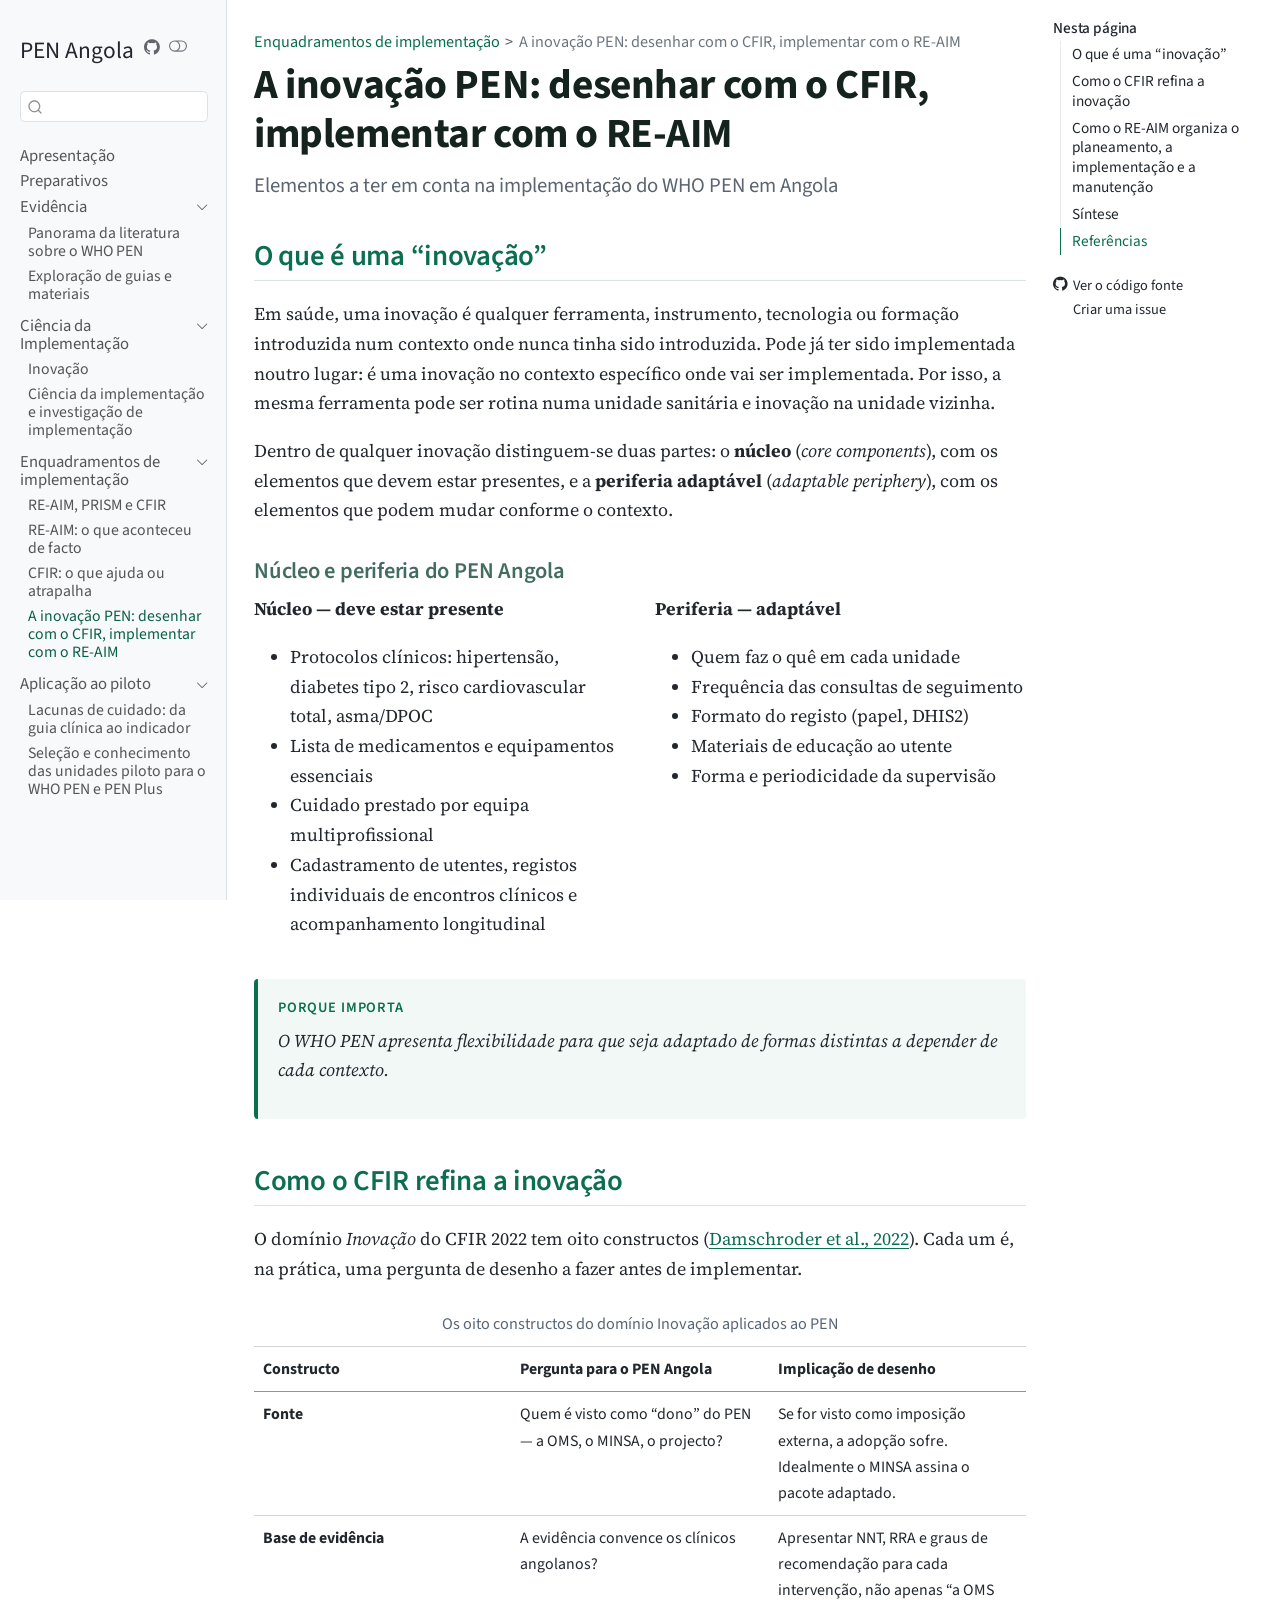
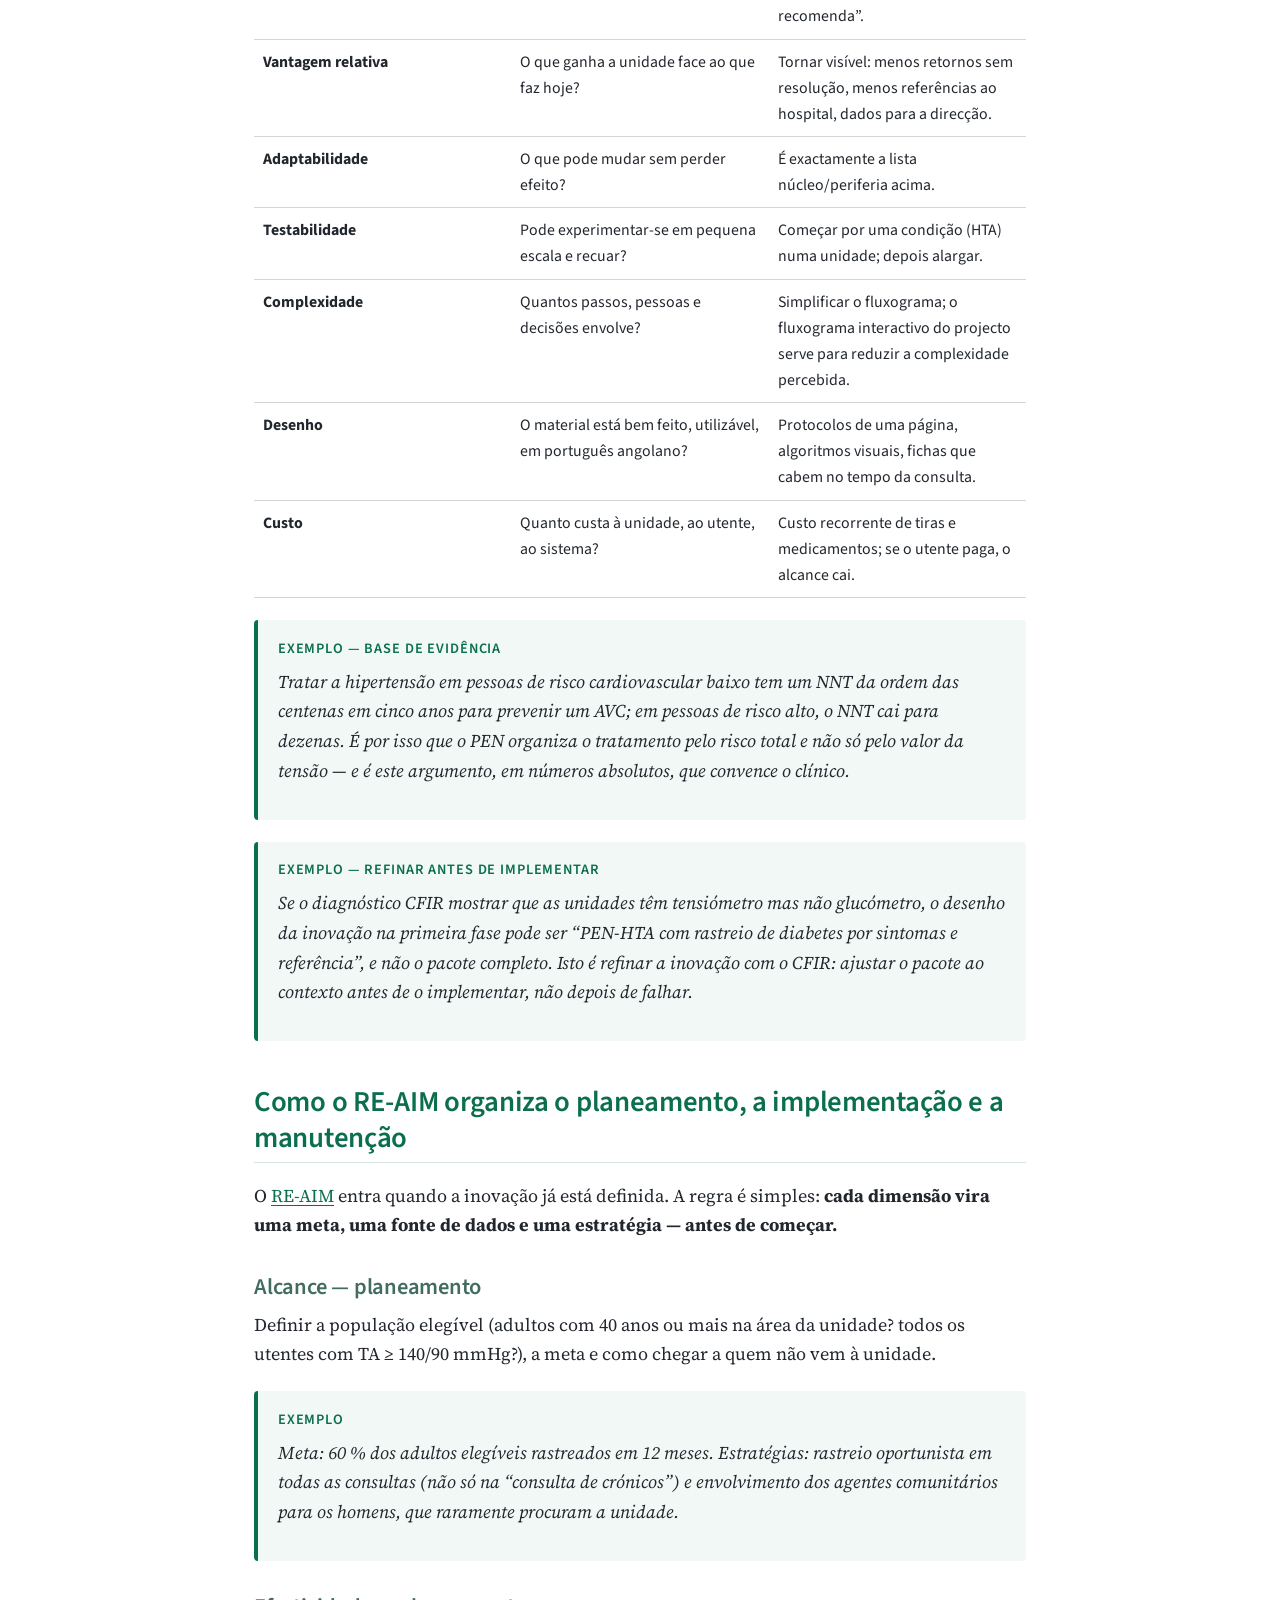
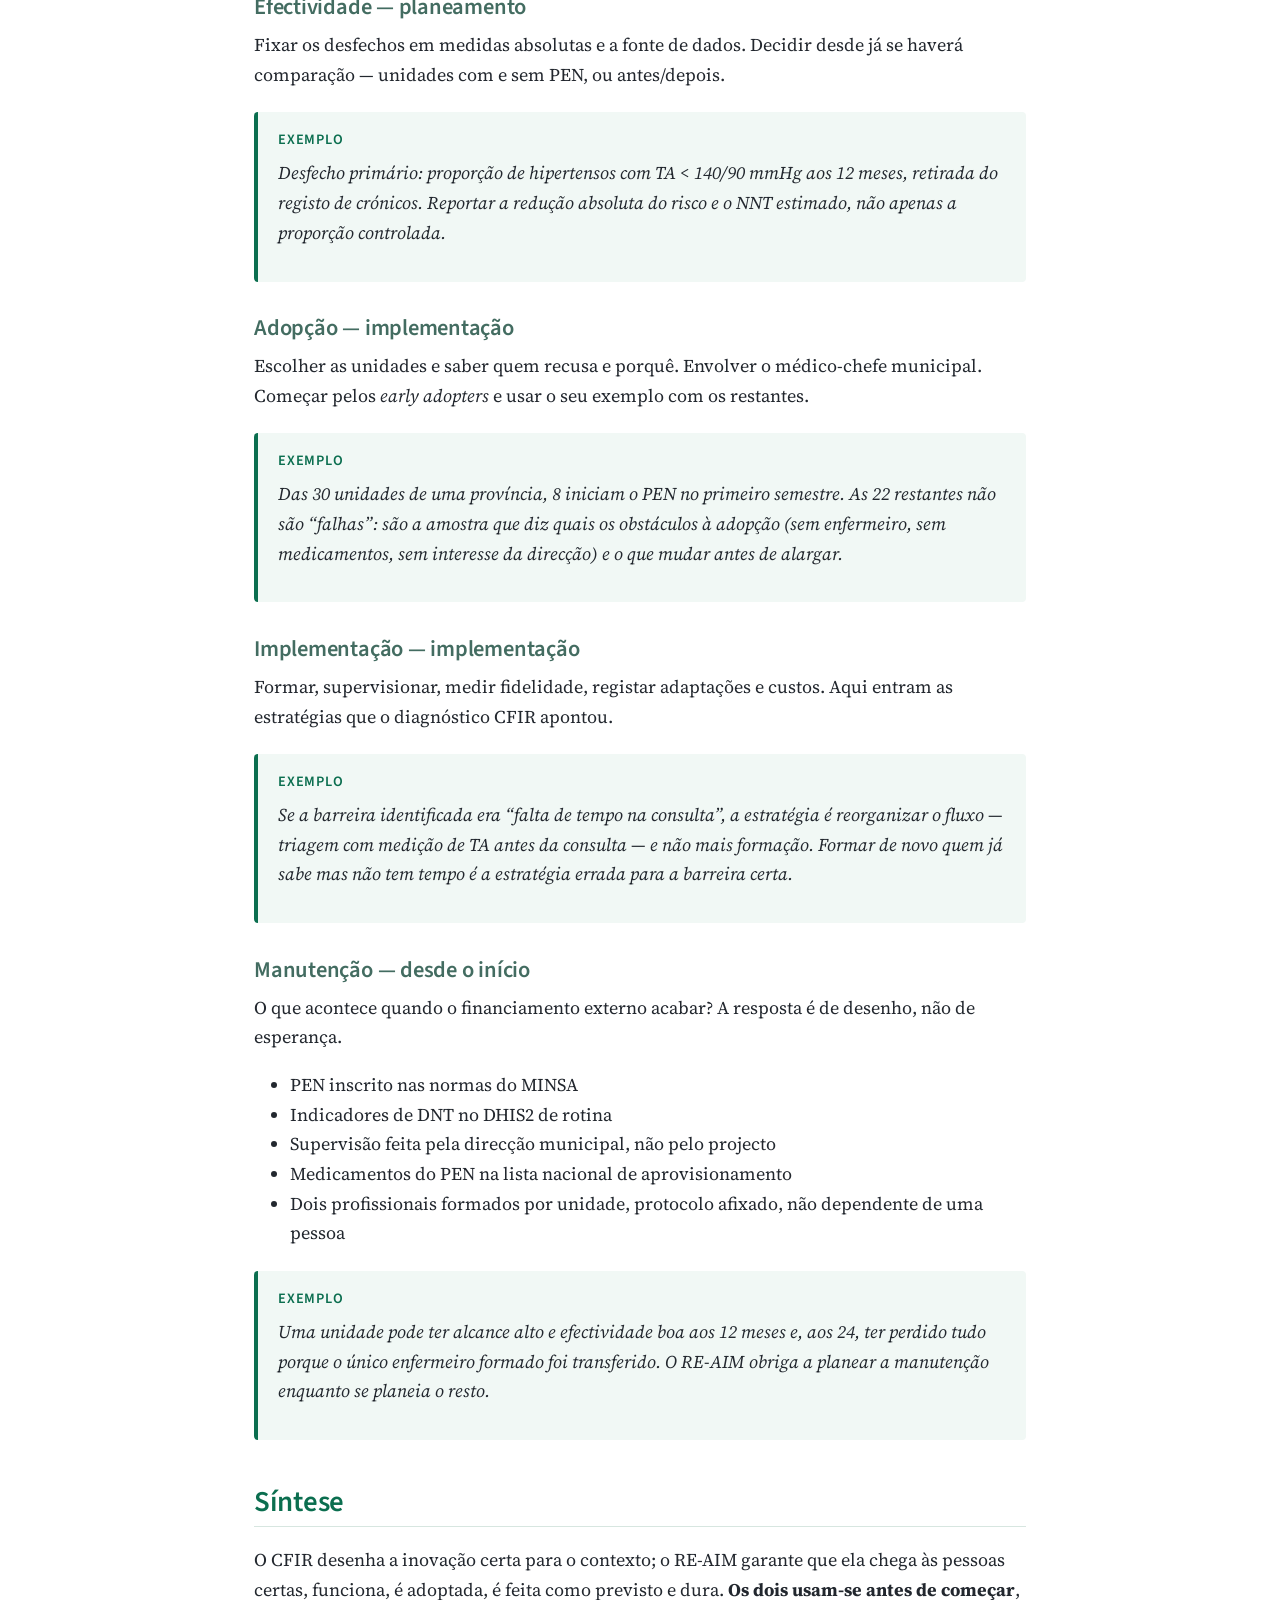
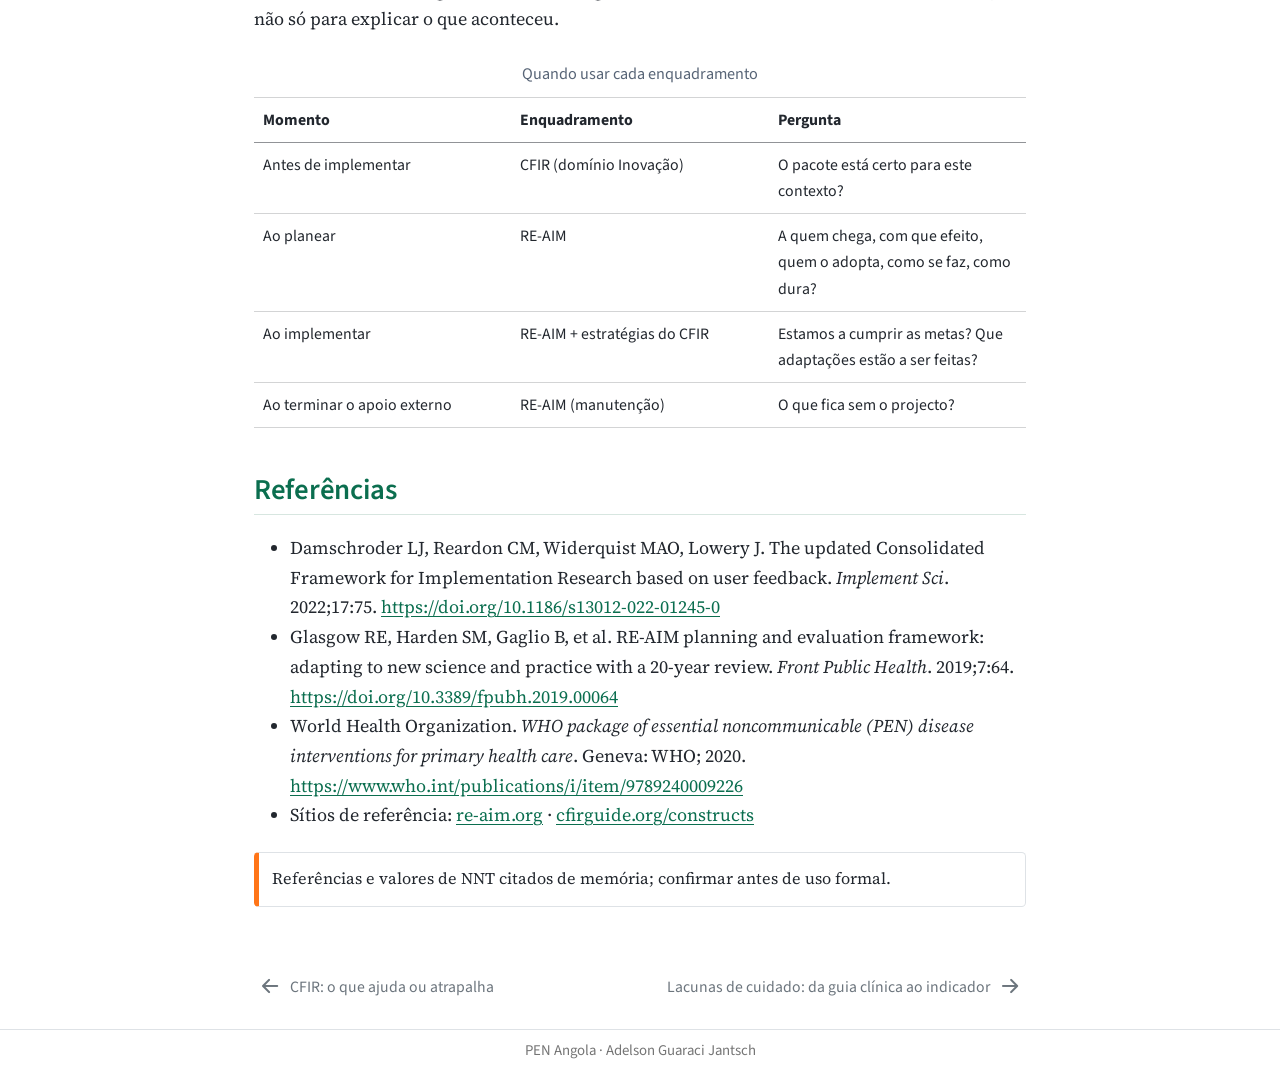
==== commit c8c1a847: "Built site for gh-pages" ====
--- a/cfir-reaim-desenho-pen.html
+++ b/cfir-reaim-desenho-pen.html
@@ -213,7 +213,7 @@
 </li>
           <li class="sidebar-item">
   <div class="sidebar-item-container"> 
-  <a href="./guiao-unidades-piloto.html" class="sidebar-item-text sidebar-link"><span class="chapter-title">Guião para a selecção e conhecimento das unidades piloto</span></a>
+  <a href="./guiao-unidades-piloto.html" class="sidebar-item-text sidebar-link"><span class="chapter-title">Seleção e conhecimento das unidades piloto para o WHO PEN e PEN Plus</span></a>
   </div>
 </li>
       </ul>
